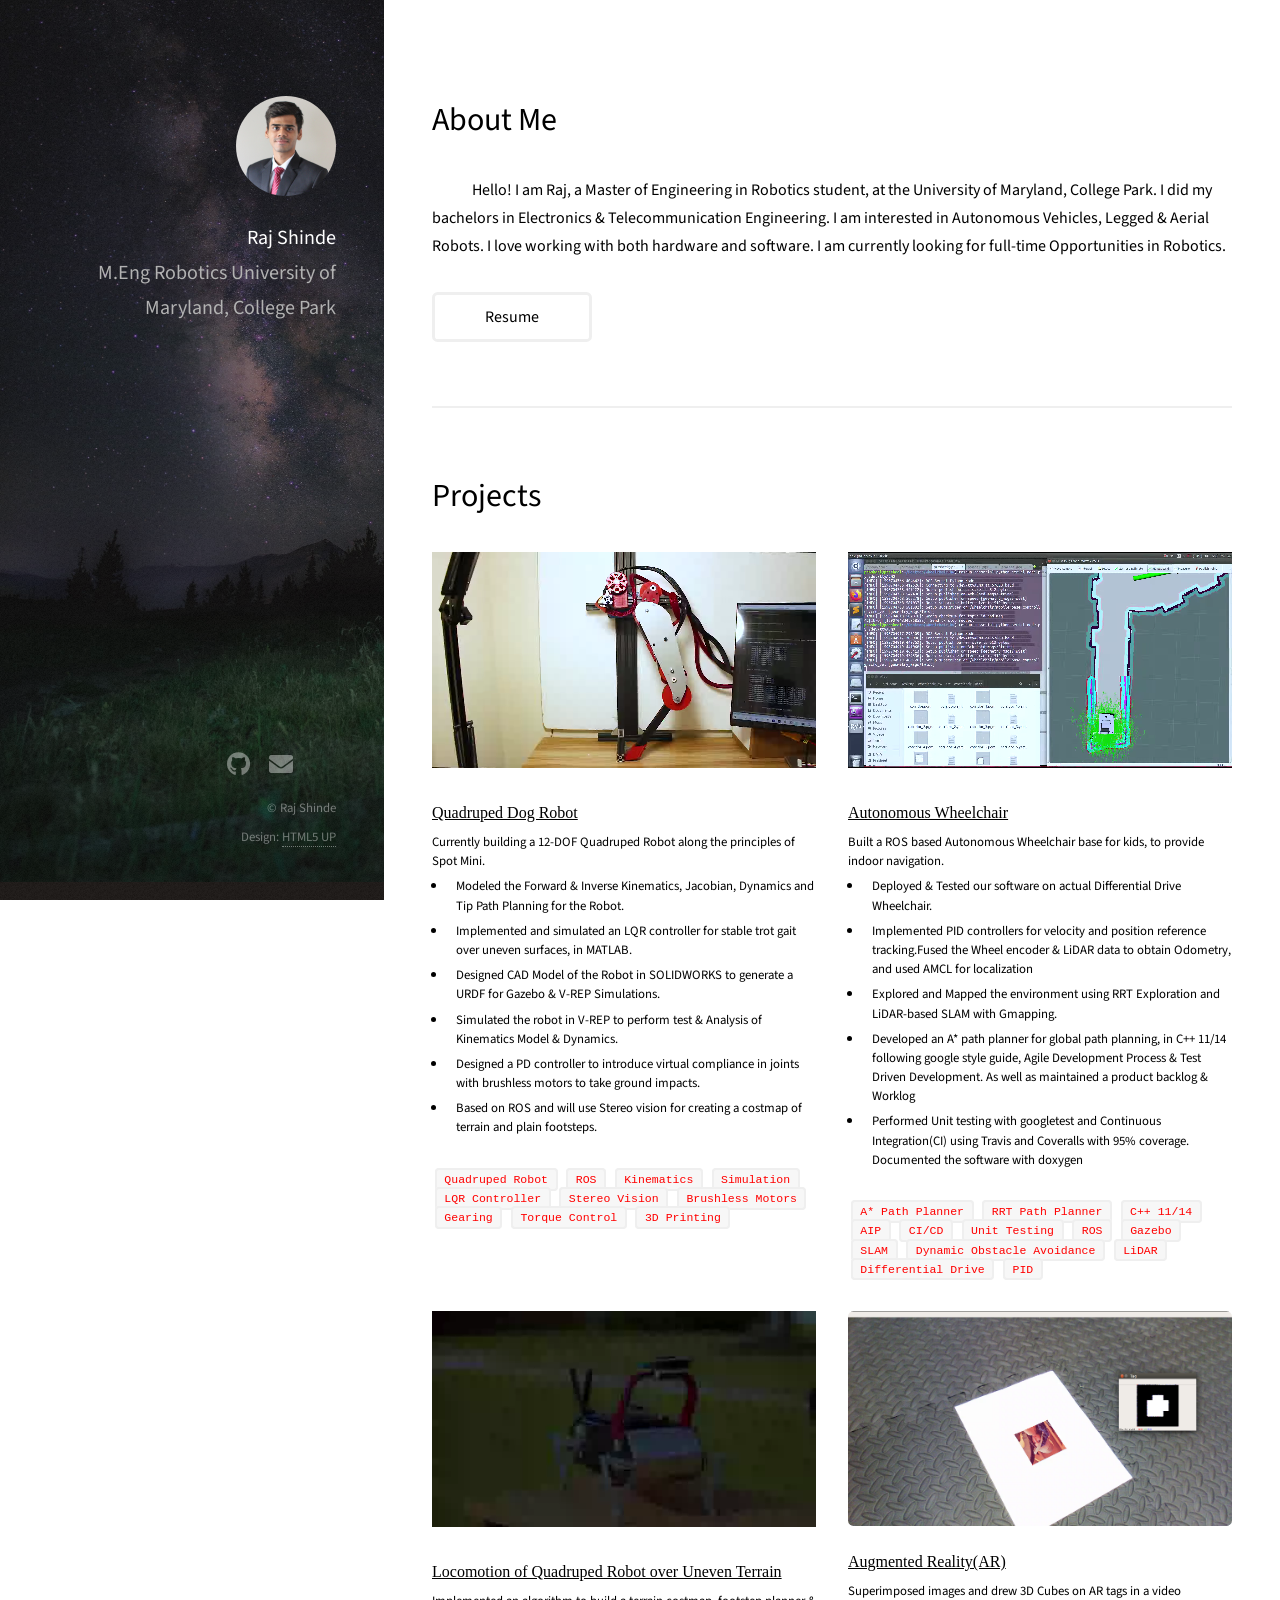
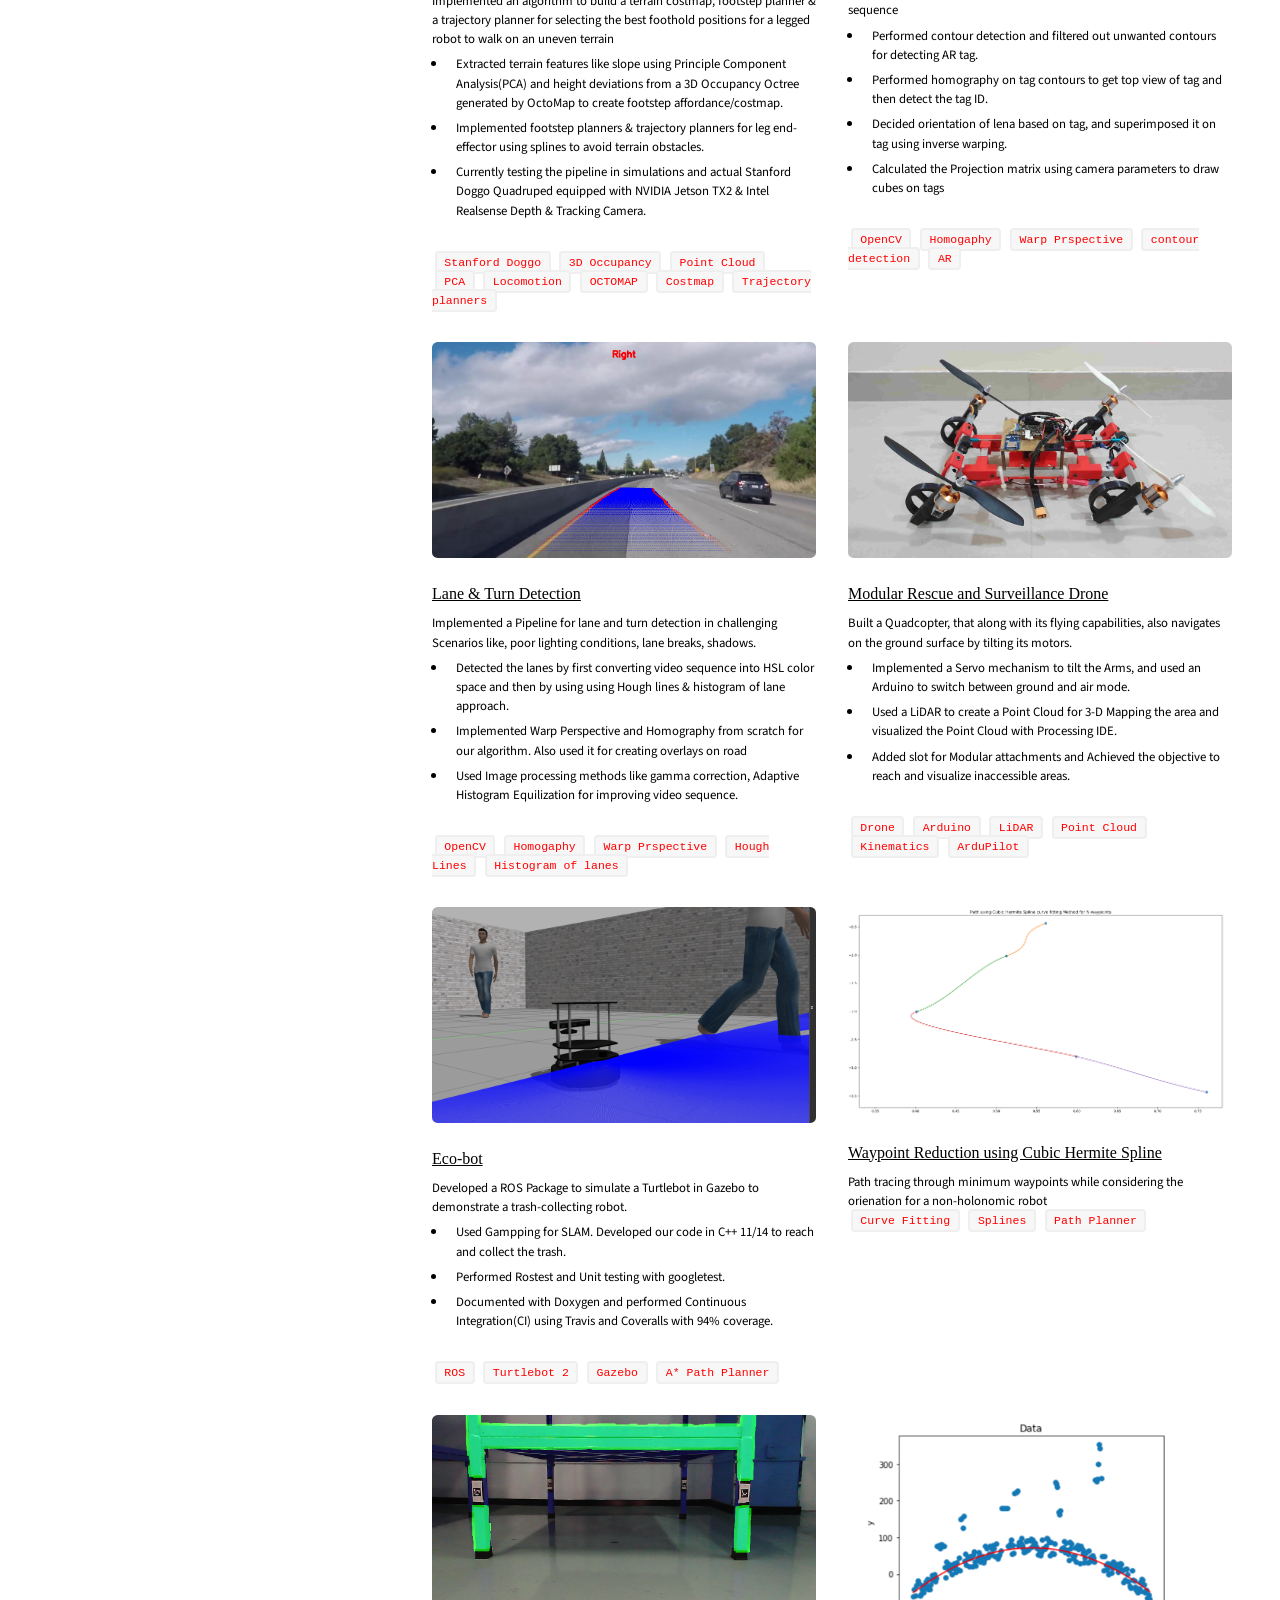
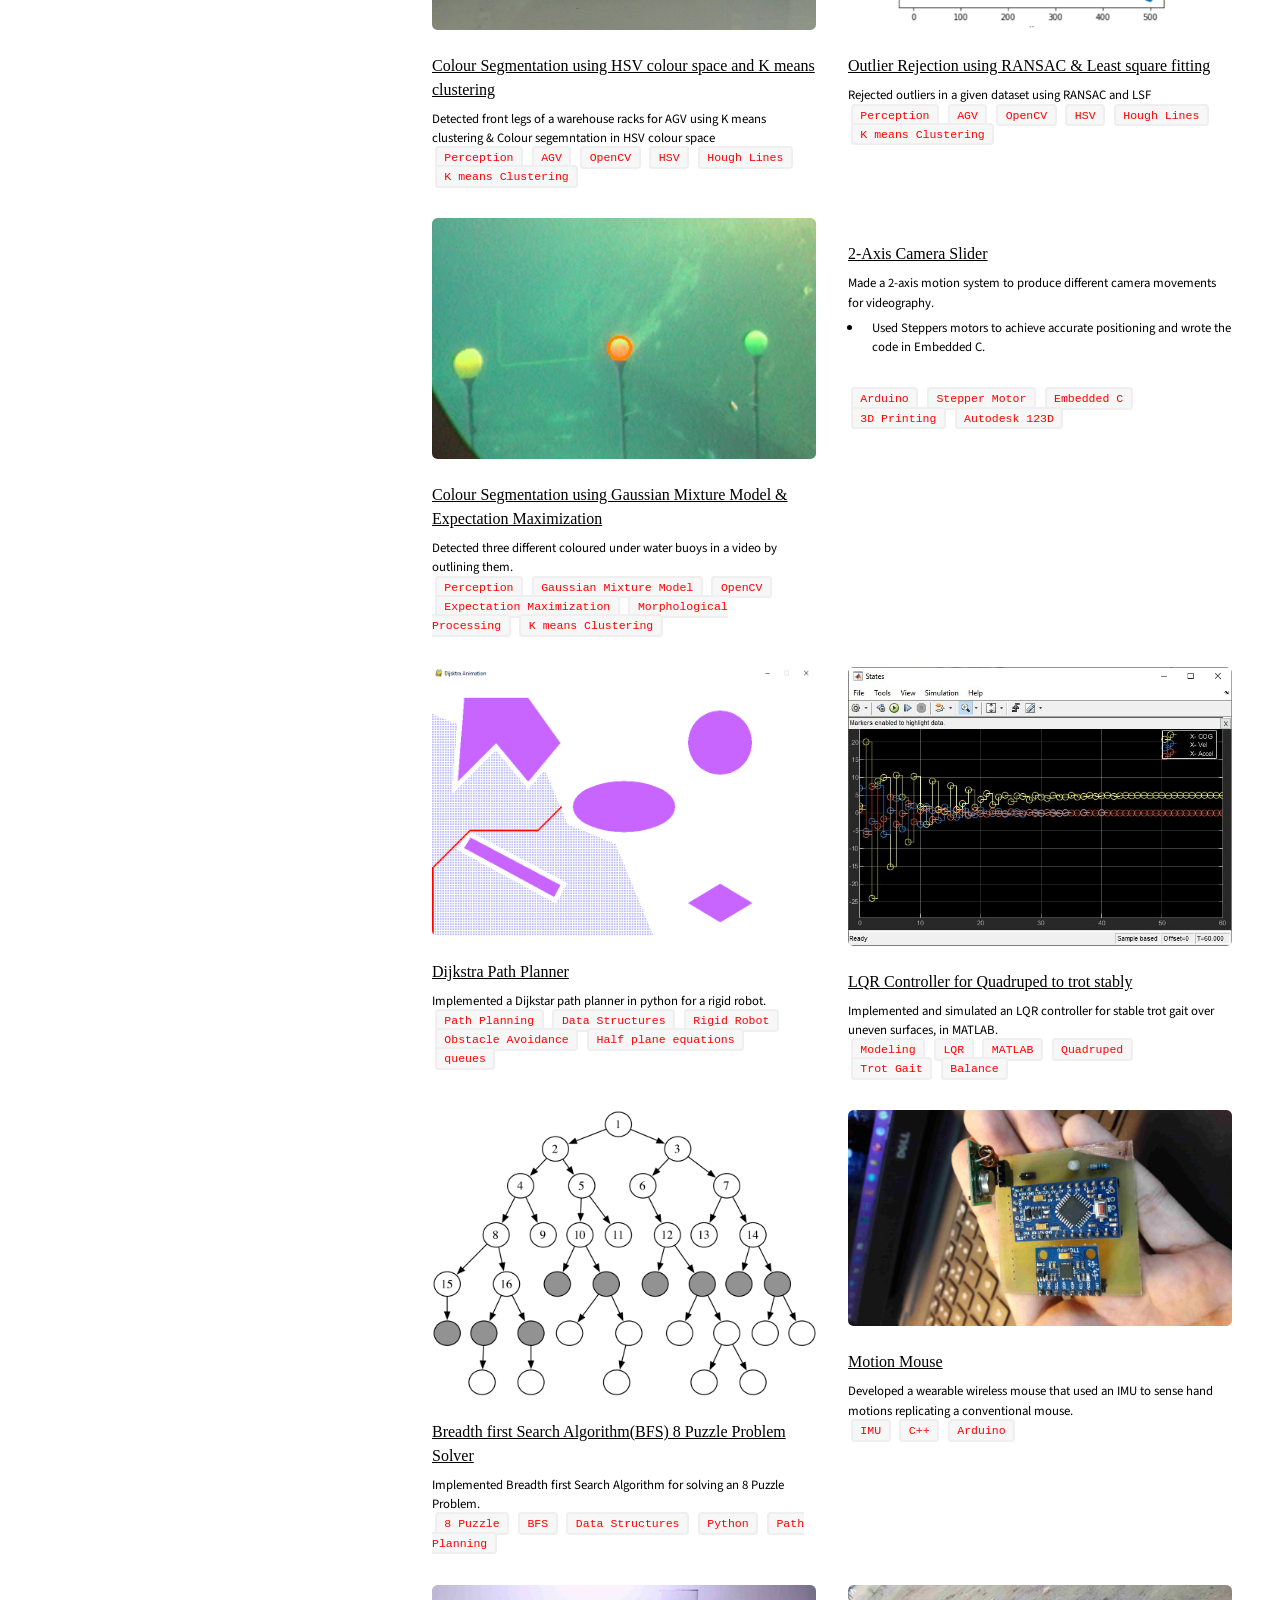
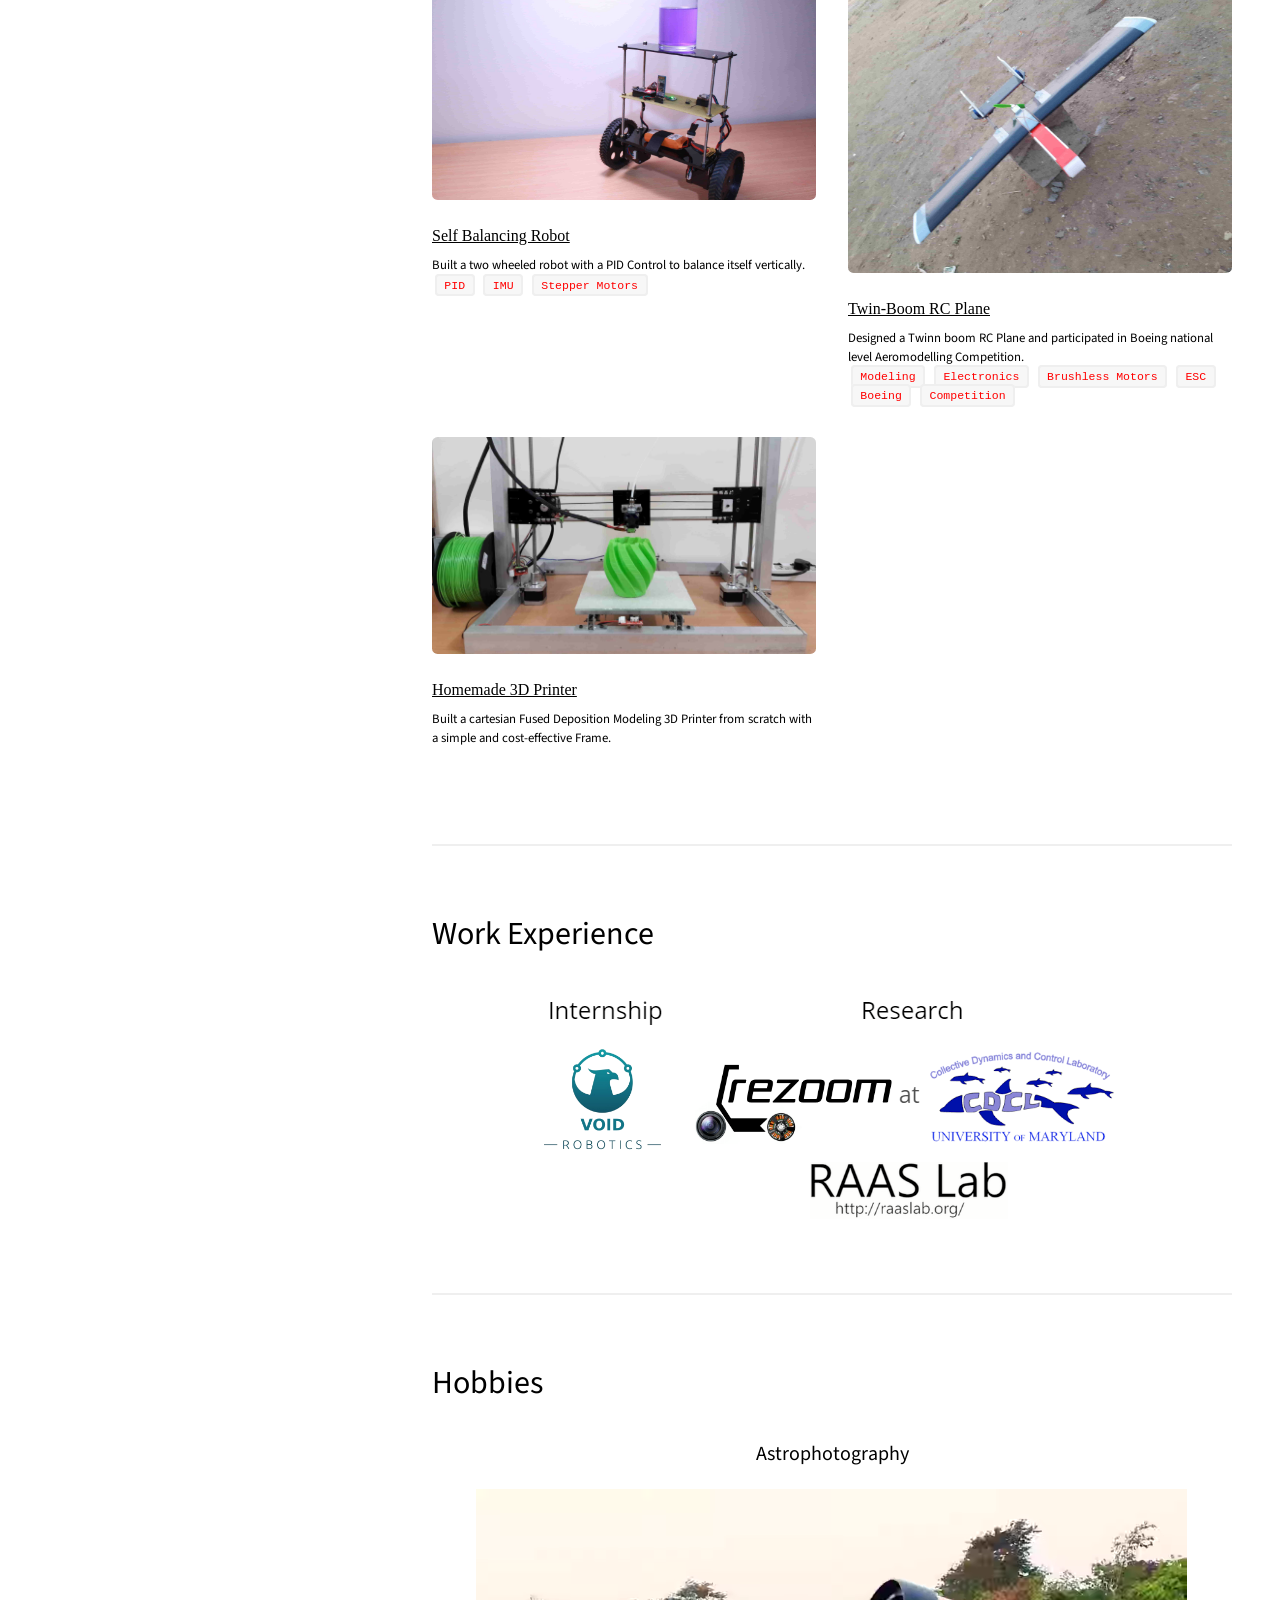
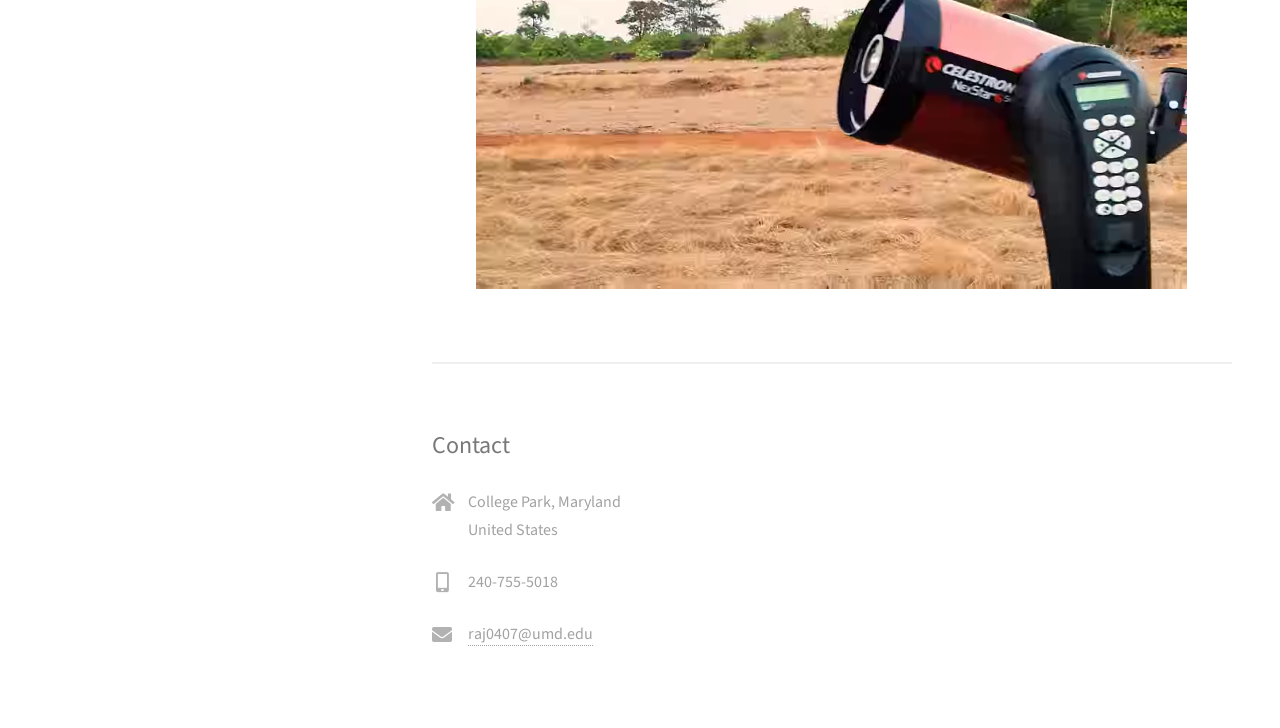
==== index.html @ 2ee38713 "Add new video" ====
<!DOCTYPE HTML>
<!--
	Strata by HTML5 UP
	html5up.net | @ajlkn
	Free for personal and commercial use under the CCA 3.0 license (html5up.net/license)
-->
<html>
	<head>
		<title>Raj Shinde: Portfolio</title>
		<meta charset="utf-8" />
		<meta name="viewport" content="width=device-width, initial-scale=1, user-scalable=no" />
		<link rel="stylesheet" href="assets/css/main.css" />
		<link href="images/r.JPG" rel="icon">
		<style>
			video {
			  width: 100%;
			  
			}
		</style>
	</head>
	<body class="is-preload">

		<!-- Header -->
			<header id="header">
				<div class="inner">
					<a href="index.html" class="image avatar"><img src="images/avatar.jpg" alt="" /></a>
					<h1><strong>Raj Shinde<br /></strong>
					  <div id="home" class="intro route bg-image" style="background-image: url(img/intro-bg.jpg)">
   
					<p class="intro-subtitle">

					M.Eng Robotics<br />
					University of Maryland, College Park<br />
					<!-- <br /><br /> -->
				    <!-- <strong>Work Experience<br /></strong> -->
				</h1>
				</div>
			</header>

		<!-- Main -->
			<div id="main">

				<!-- One -->
					<section id="one">
						<header class="major">
							<font color="black"><h2>About Me</font></h2>
						</header>
						<font color="black"><p style="text-indent: 40px">Hello! I am Raj, a Master of Engineering in Robotics student, at the University of Maryland, College Park. I did my bachelors in Electronics & Telecommunication Engineering. I am interested in Autonomous Vehicles, Legged & Aerial Robots. I love working with both hardware and software. I am currently looking for full-time Opportunities in Robotics.</p></font>
                        <ul class="actions">
							<li><a href="Resume.html" target="_blank" class="button"><font color="black">Resume</font></a></li>
						</ul>
					</section>

				<!-- Two -->
					<section id="two">
					<header class="major">
						<h2><font color="black">Projects</font></h2></header>
						<div class="row">
							<article class="col-6 col-12-xsmall work-item">
								<a href="https://youtu.be/ba20b0fPaM4?autoplay=1" class="image fit thumb"><video autoplay loop id="video-background" muted plays-inline><source src="images/thumbs/quadruped/quadruped.webm" type="video/webm"></video></a>
								<h3 style="font-family:verdana;"><font color="black"><u>Quadruped Dog Robot</u></font></h3>
								<p><font color="black">Currently building a 12-DOF Quadruped Robot along the principles of Spot Mini.<br/>
								<ul>
                                  <li><p>Modeled the Forward & Inverse Kinematics, Jacobian, Dynamics and Tip Path Planning for the Robot.</p></li>
                                  <li><p>Implemented and simulated an LQR controller for stable trot gait over uneven surfaces, in MATLAB.</p></li>
                                  <li><p>Designed CAD Model of the Robot in SOLIDWORKS to generate a URDF for Gazebo & V-REP Simulations.</p></li>
                                  <li><p>Simulated the robot in V-REP to perform test & Analysis of Kinematics Model & Dynamics.</p></li>
                                  <li><p>Designed a PD controller to introduce virtual compliance in joints with brushless motors to take ground impacts.</p></li>
                                  <li><p>Based on ROS and will use Stereo vision for creating a costmap of terrain and plain footsteps.</p></li>
                                </ul></font><p>
                                <code><font color="Red">Quadruped Robot</font></code>
								<code><font color="Red">ROS</font></code>
								<code><font color="Red">Kinematics</font></code>
								<code><font color="Red">Simulation</font></code>
								<code><font color="Red">LQR Controller</font></code>
								<code><font color="Red">Stereo Vision</font></code>
								<code><font color="Red">Brushless Motors</font></code>	
								<code><font color="Red">Gearing</font></code>
								<code><font color="Red">Torque Control</font></code>
								<code><font color="Red">3D Printing</font></code>			
								</p>
							</article>

							<article class="col-6 col-12-xsmall work-item">
								<a href="https://youtu.be/1xzaJWrJJi0?autoplay=1" class="image fit thumb"><video autoplay loop id="video-background" muted plays-inline><source src="images/thumbs/AutonomousWheelchair/AutonomousWheelchair.webm" type="video/webm"></video></a>
								<h3 style="font-family:verdana;"><font color="black"><u>Autonomous Wheelchair</u></font></h3>
								<p><font color="black">Built a ROS based Autonomous Wheelchair base for kids, to provide indoor navigation.<br/>
								<ul>
								  <li><p>Deployed & Tested our software on actual Differential Drive Wheelchair.</p></li>
								  <li><p>Implemented PID controllers for velocity and position reference tracking.Fused the Wheel encoder & LiDAR data to obtain Odometry, and used AMCL for localization</p></li>
								  <li><p>Explored and Mapped the environment using RRT Exploration and LiDAR-based SLAM with Gmapping.</p></li>
								  <li><p>Developed an A* path planner for global path planning, in C++ 11/14 following google style guide, Agile Development Process & Test Driven Development. As well as maintained a product backlog & Worklog</p></li>
								  <li><p>Performed Unit testing with googletest and Continuous Integration(CI) using Travis and Coveralls with 95% coverage. Documented the software with doxygen</p></li>
                                </ul></font><p>
                                <code><font color="Red">A* Path Planner</font></code>
								<code><font color="Red">RRT Path Planner</font></code>
								<code><font color="Red">C++ 11/14</font></code>
								<code><font color="Red">AIP</font></code>
								<code><font color="Red">CI/CD</font></code>
								<code><font color="Red">Unit Testing</font></code>
								<code><font color="Red">ROS</font></code>
								<code><font color="Red">Gazebo</font></code>
								<code><font color="Red">SLAM</font></code>
								<code><font color="Red">Dynamic Obstacle Avoidance</font></code>
								<code><font color="Red">LiDAR</font></code>
								<code><font color="Red">Differential Drive</font></code>
								<code><font color="Red">PID</font></code>
								</p>
							</article>

							<article class="col-6 col-12-xsmall work-item">
								<a href="https://youtu.be/Ulml3lL2lwg?autoplay=1" class="image fit thumb"><video autoplay loop id="video-background" muted plays-inline><source src="images/thumbs/doggo/doggo.webm" type="video/webm"></video></a>
								<h3 style="font-family:verdana;"><font color="black"><u>Locomotion of Quadruped Robot over Uneven Terrain</u></font></h3>
								<p><font color="black">Implemented an algorithm to build a terrain costmap, footstep planner & a trajectory planner for selecting the best foothold positions for a legged robot to walk on an uneven terrain<br/>
								<ul>
                                  <li><p>Extracted terrain features like slope using Principle Component Analysis(PCA) and height deviations from a 3D Occupancy Octree generated by OctoMap to create footstep affordance/costmap.</p></li>
								  <li><p>Implemented footstep planners & trajectory planners for leg end-effector using splines to avoid terrain obstacles.</p></li>
								  <li><p>Currently testing the pipeline in simulations and actual Stanford Doggo Quadruped equipped with NVIDIA Jetson TX2 & Intel Realsense Depth & Tracking Camera.</p></li>
                                </ul></font><p>
								<code><font color="Red">Stanford Doggo</font></code>
								<code><font color="Red">3D Occupancy</font></code>
								<code><font color="Red">Point Cloud</font></code>
								<code><font color="Red">PCA</font></code>
								<code><font color="Red">Locomotion</font></code>
								<code><font color="Red">OCTOMAP</font></code>
								<code><font color="Red">Costmap</font></code>
								<code><font color="Red">Trajectory planners</font></code>
								</p>
							</article>

							<article class="col-6 col-12-xsmall work-item">
								<a href="images/fulls/artag/lena.png" class="image fit thumb"><img src="images/thumbs/artag/lena.png" alt="" /></a>
								<h3 style="font-family:verdana;"><font color="black"><u>Augmented Reality(AR)</u></font></h3>
								<p><font color="black">Superimposed images and drew 3D Cubes on AR tags in a video sequence<br/>
								<ul>
								  <li><p>Performed contour detection and filtered out unwanted contours for detecting AR tag.</p></li>
								  <li><p>Performed homography on tag contours to get top view of tag and then detect the tag ID.</p></li>
								  <li><p>Decided orientation of lena based on tag, and superimposed it on tag using inverse warping.</p></li>
								  <li><p>Calculated the Projection matrix using camera parameters to draw cubes on tags</p></li>
								</ul></font><p>								
								<code><font color="Red">OpenCV</font></code>
								<code><font color="Red">Homogaphy</font></code>
								<code><font color="Red">Warp Prspective</font></code>
								<code><font color="Red">contour detection</font></code>
								<code><font color="Red">AR</font></code>
								</p>	
							</article>

							<article class="col-6 col-12-xsmall work-item">
								<a href="images/fulls/LaneDetection/LaneDetection.png" class="image fit thumb"><img src="images/thumbs/LaneDetection/LaneDetection.png" alt="" /></a>
								<h3 style="font-family:verdana;"><font color="black"><u>Lane & Turn Detection</u></font></h3>
								<p><font color="black">Implemented a Pipeline for lane and turn detection in challenging Scenarios like, poor lighting conditions, lane breaks, shadows.<br/>
								<ul>
                                  <li><p>Detected the lanes by first converting video sequence into HSL color space and then by using using Hough lines & histogram of lane approach.</p></li>
								  <li><p>Implemented Warp Perspective and Homography from scratch for our algorithm. Also used it for creating overlays on road</p></li>
								  <li><p>Used Image processing methods like gamma correction, Adaptive Histogram Equilization for improving video sequence.</p></li>
                                </ul></font><p>								
								<code><font color="Red">OpenCV</font></code>
								<code><font color="Red">Homogaphy</font></code>
								<code><font color="Red">Warp Prspective</font></code>
								<code><font color="Red">Hough Lines</font></code>
								<code><font color="Red">Histogram of lanes</font></code>
								</p>		
							</article>

							<article class="col-6 col-12-xsmall work-item">
								<a href="https://youtu.be/Osv7k-miXK8?autoplay=1" class="image fit thumb"><img src="images/thumbs/drone/drone.jpg" alt="" /></a>
								<h3 style="font-family:verdana;"><font color="black"><u>Modular Rescue and Surveillance Drone</u></font></h3>
								<p><font color="black">Built a Quadcopter, that along with its flying capabilities, also navigates on the ground surface by tilting its motors.<br/>
								<ul>
                                  <li><p>Implemented a Servo mechanism to tilt the Arms, and used an Arduino to switch between ground and air mode.</p></li>
								  <li><p>Used a LiDAR to create a Point Cloud for 3-D Mapping the area and visualized the Point Cloud with Processing IDE.</p></li>
								  <li><p>Added slot for Modular attachments and Achieved the objective to reach and visualize inaccessible areas.</p></li>
                                </ul></font><p>
								<code><font color="Red">Drone</font></code>
								<code><font color="Red">Arduino</font></code>
								<code><font color="Red">LiDAR</font></code>
								<code><font color="Red">Point Cloud</font></code>
								<code><font color="Red">Kinematics</font></code>
								<code><font color="Red">ArduPilot</font></code>
								</p>  	
							</article>

							<article class="col-6 col-12-xsmall work-item">
								<a href="https://github.com/RajPShinde/eco-bot" class="image fit thumb"><img src="images/thumbs/ecobot/ecobot.png" alt="" /></a>
								<h3 style="font-family:verdana;"><font color="black"><u>Eco-bot</u></font></h3>
								<p><font color="black">Developed a ROS Package to simulate a Turtlebot in Gazebo to demonstrate a trash-collecting robot.<br/>
								<ul>
                                  <li><p>Used Gampping for SLAM. Developed our code in C++ 11/14 to reach and collect the trash.</p></li>
								  <li><p>Performed Rostest and Unit testing with googletest.</p></li>
								  <li><p>Documented with Doxygen and performed Continuous Integration(CI) using Travis and Coveralls with 94% coverage.</p></li>
                                </ul></font><p>
								<code><font color="Red">ROS</font></code>
								<code><font color="Red">Turtlebot 2</font></code>
								<code><font color="Red">Gazebo</font></code>
								<code><font color="Red">A* Path Planner</font></code>
								</p>
							</article>




							<article class="col-6 col-12-xsmall work-item">
								<a href="images/fulls/WaypointReducer/WaypointReducer.png" class="image fit thumb"><img src="images/thumbs/WaypointReducer/WaypointReducer.png" alt="" /></a>
								<h3 style="font-family:verdana;"><font color="black"><u>Waypoint Reduction using Cubic Hermite Spline</u></font></h3>
								<p><font color="black">Path tracing through minimum waypoints while considering the orienation for a non-holonomic robot<br/>
																</font>
																
								<code><font color="Red">Curve Fitting</font></code>
								<code><font color="Red">Splines</font></code>
								<code><font color="Red">Path Planner</font></code>
								</p>
								
							</article>


							<article class="col-6 col-12-xsmall work-item">
								<a href="images/fulls/ColourSegmentation/ColourSegmentation.PNG" class="image fit thumb"><img src="images/thumbs/ColourSegmentation/ColourSegmentation.PNG" alt="" /></a>
								<h3 style="font-family:verdana;"><font color="black"><u>Colour Segmentation using HSV colour space and K means clustering</u></font></h3>
								<p><font color="black">Detected front legs of a warehouse racks for AGV using K means clustering & Colour segemntation in HSV colour space<br/>
																</font>
																
								<code><font color="Red">Perception</font></code>
								<code><font color="Red">AGV</font></code>
								<code><font color="Red">OpenCV</font></code>
								<code><font color="Red">HSV</font></code>
								<code><font color="Red">Hough Lines</font></code>
								<code><font color="Red">K means Clustering</font></code>
								</p>
								
							</article>


							<article class="col-6 col-12-xsmall work-item">
								<a href="images/fulls/ransac/ransac.png" class="image fit thumb"><img src="images/thumbs/ransac/ransac.png" alt="" /></a>
								<h3 style="font-family:verdana;"><font color="black"><u>Outlier Rejection using RANSAC & Least square fitting</u></font></h3>
								<p><font color="black">Rejected outliers in a given dataset using RANSAC and LSF<br/>
																</font>
																
								<code><font color="Red">Perception</font></code> 
								<code><font color="Red">AGV</font></code>
								<code><font color="Red">OpenCV</font></code>
								<code><font color="Red">HSV</font></code>
								<code><font color="Red">Hough Lines</font></code>
								<code><font color="Red">K means Clustering</font></code>
								</p>
								
							</article>

							<article class="col-6 col-12-xsmall work-item">
								<a href="images/fulls/Gaussian/Gaussian.PNG" class="image fit thumb"><img src="images/thumbs/Gaussian/Gaussian.PNG" alt="" /></a>
								<h3 style="font-family:verdana;"><font color="black"><u>Colour Segmentation using Gaussian Mixture Model & Expectation Maximization</u></font></h3>
								<p><font color="black">Detected three different coloured under water buoys in a video by outlining them.<br/>
																</font>
																
								<code><font color="Red">Perception</font></code>
								<code><font color="Red">Gaussian Mixture Model</font></code>
								<code><font color="Red">OpenCV</font></code>
								<code><font color="Red">Expectation Maximization</font></code>
								<code><font color="Red">Morphological Processing</font></code>
								<code><font color="Red">K means Clustering</font></code>
								</p>
								
							</article>


							<article class="col-6 col-12-xsmall work-item">
								<a href="images/fulls/slider/slider.gif" class="image fit thumb"><img src="images/fulls/slider/slider.gif" alt="" /></a>
								<h3 style="font-family:verdana;"><font color="black"><u>2-Axis Camera Slider</u></font></h3>
								<p><font color="black">Made a 2-axis motion system to produce different camera movements for videography.<br/>
										
										<ul>
                                  <li><p>Used Steppers motors to achieve accurate positioning and wrote the code in Embedded C.</p></li>
                                </ul></font><p>					
								<code><font color="Red">Arduino</font></code>
								<code><font color="Red">Stepper Motor</font></code>
								<code><font color="Red">Embedded C</font></code><br/>
								<code><font color="Red">3D Printing</font></code>
								<code><font color="Red">Autodesk 123D</font></code></p>
								
							</article>	

						    <article class="col-6 col-12-xsmall work-item">
								<a href="images/fulls/Dijkstra/Dijkstra.PNG" class="image fit thumb"><img src="images/thumbs/Dijkstra/Dijkstra.PNG" alt="" /></a>
								<h3 style="font-family:verdana;"><font color="black"><u>Dijkstra Path Planner</u></font></h3>
								<p><font color="black">Implemented a Dijkstar path planner in python for a rigid robot.<br/>
																</font>
																
								<code><font color="Red">Path Planning</font></code>
								<code><font color="Red">Data Structures</font></code>
								<code><font color="Red">Rigid Robot</font></code>
								<code><font color="Red">Obstacle Avoidance</font></code>
								<code><font color="Red">Half plane equations</font></code>
								<code><font color="Red">queues</font></code>
								</p>
								
							</article>

							<article class="col-6 col-12-xsmall work-item">
								<a href="images/fulls/lqr/lqr.jpg" class="image fit thumb"><img src="images/thumbs/lqr/lqr.jpg" alt="" /></a>
								<h3 style="font-family:verdana;"><font color="black"><u>LQR Controller for Quadruped to trot stably</u></font></h3>
								<p><font color="black">Implemented and simulated an LQR controller for stable trot gait over uneven surfaces, in MATLAB.<br/>
								</font>
																<code><font color="Red">Modeling</font></code>
								<code><font color="Red">LQR</font></code>
								<code><font color="Red">MATLAB</font></code>
								<code><font color="Red">Quadruped</font></code><br/>
								<code><font color="Red">Trot Gait</font></code>
								<code><font color="Red">Balance</font></code></p>
							</article>
                             
                             <article class="col-6 col-12-xsmall work-item">
								<a href="images/fulls/BFS/BFS.PNG" class="image fit thumb"><img src="images/thumbs/BFS/BFS.PNG" alt="" /></a>
								<h3 style="font-family:verdana;"><font color="black"><u>Breadth first Search Algorithm(BFS) 8 Puzzle Problem Solver</u></font></h3>
								<p><font color="black">Implemented Breadth first Search Algorithm for solving an 8 Puzzle Problem.<br/>
																</font>
																
								<code><font color="Red">8 Puzzle</font></code>
								<code><font color="Red">BFS</font></code>
								<code><font color="Red">Data Structures</font></code>
								<code><font color="Red">Python</font></code>
								<code><font color="Red">Path Planning</font></code>
								</p>
								
							</article>
                             							
							<article class="col-6 col-12-xsmall work-item">
								<a href="images/fulls/mouse/mouse.gif" class="image fit thumb"><img src="images/thumbs/mouse/mouse.jpg" alt="" /></a>
								<h3 style="font-family:verdana;"><font color="black"><u>Motion Mouse</u></font></h3>
								<p><font color="black">Developed a wearable wireless mouse that used an IMU to sense hand motions replicating a conventional mouse.<br/>
								</font>
								<code><font color="Red">IMU</font></code>
								<code><font color="Red">C++</font></code>
								<code><font color="Red">Arduino</font></code></p>
								
							</article>
														
							<article class="col-6 col-12-xsmall work-item">
								<a href="images/fulls/balance/balance.gif" class="image fit thumb"><img src="images/thumbs/balance/balance.JPG" alt="" /></a>
								<h3 style="font-family:verdana;"><font color="black"><u>Self Balancing Robot</u></font></h3>
								<p><font color="black">Built a two wheeled robot with a PID Control to balance itself vertically.<br/>
								</font>
								<code><font color="Red">PID</font></code>
								<code><font color="Red">IMU</font></code>
								<code><font color="Red">Stepper Motors</font></code><br/>
							</article>

							<article class="col-6 col-12-xsmall work-item">
								<a href="images/fulls/plane/plane.gif" class="image fit thumb"><img src="images/thumbs/plane/plane.jpg" alt="" /></a>
								<h3 style="font-family:verdana;"><font color="black"><u>Twin-Boom RC Plane</u></font></h3>
								<p><font color="black">Designed a Twinn boom RC Plane and participated in Boeing national level Aeromodelling Competition.<br/>
																</font>
																
								<code><font color="Red">Modeling</font></code>
								<code><font color="Red">Electronics</font></code>
								<code><font color="Red">Brushless Motors</font></code>
								<code><font color="Red">ESC</font></code>
								<code><font color="Red">Boeing</font></code>
								<code><font color="Red">Competition</font></code>
								</p>		
							</article>
							
							<article class="col-6 col-12-xsmall work-item">
								<a href="images/fulls/printer/printer.gif" class="image fit thumb"><img src="images/thumbs/printer/printer.jpg" alt="" /></a>
								<h3 style="font-family:verdana;"><font color="black"><u>Homemade 3D Printer</u></font></h3>
								<p><font color="black">Built a cartesian Fused Deposition Modeling 3D Printer from scratch with a simple and cost-effective Frame.<br/>
								</font>
								</p>
								
							</article>
						</div>
					</section>

				<!-- Three -->
					<section id="three">
						<header class="major">
							<font color="black"><h2>Work Experience</font></h2>
						</header>
						<center>
							<img src="images/1.png" alt=""/>
							<img src="images/2.png" alt=""/>
						</center>
					</section>

				    <!-- Four -->
					<section id="Four">
						<header class="major">
							<font color="black"><h2>Hobbies</font></h2>
						</header>
						<center><font color="black"><h3>Astrophotography</font></h2></center>
						<center>
							<video height="400" autoplay loop id="video-background" muted plays-inline><source src="images/thumbs/hobbies/astrophotography.webm" type="video/webm"></video>
						</center>
<!-- 						<center><font color="black"><h3>Rubik's Cubes</font></h2></center>
						<center><font color="black"><h3>MIDI</font></h2></center> -->
					</section>

				<!-- Five -->
					<section id="Four">
<!-- 						<header class="major">
							<font color="black"><h2>Contact</font></h2>
						</header> -->
						<h2>Contact</h2>
							<div class="col-4 col-12-small">
								<ul class="labeled-icons">
									<li>
										<h3 class="icon solid fa-home"><span class="label">Address</span></h3>
										College Park, Maryland<br />
										United States
									</li>
									<li>
										<h3 class="icon solid fa-mobile-alt"><span class="label">Phone</span></h3>
										240-755-5018
									</li>
									<li>
										<h3 class="icon solid fa-envelope"><span class="label">Email</span></h3>
										<a href="#">raj0407@umd.edu</a>
									</li>
								</ul>
							</div>
						</div>
					</section>
				<!-- Four -->
				<!--
					<section id="four">
						<h2>Elements</h2>

						<section>
							<h4>Text</h4>
							<p>This is <b>bold</b> and this is <strong>strong</strong>. This is <i>italic</i> and this is <em>emphasized</em>.
							This is <sup>superscript</sup> text and this is <sub>subscript</sub> text.
							This is <u>underlined</u> and this is code: <code>for (;;) { ... }</code>. Finally, <a href="#">this is a link</a>.</p>
							<hr />
							<header>
								<h4>Heading with a Subtitle</h4>
								<p>Lorem ipsum dolor sit amet nullam id egestas urna aliquam</p>
							</header>
							<p>Nunc lacinia ante nunc ac lobortis. Interdum adipiscing gravida odio porttitor sem non mi integer non faucibus ornare mi ut ante amet placerat aliquet. Volutpat eu sed ante lacinia sapien lorem accumsan varius montes viverra nibh in adipiscing blandit tempus accumsan.</p>
							<header>
								<h5>Heading with a Subtitle</h5>
								<p>Lorem ipsum dolor sit amet nullam id egestas urna aliquam</p>
							</header>
							<p>Nunc lacinia ante nunc ac lobortis. Interdum adipiscing gravida odio porttitor sem non mi integer non faucibus ornare mi ut ante amet placerat aliquet. Volutpat eu sed ante lacinia sapien lorem accumsan varius montes viverra nibh in adipiscing blandit tempus accumsan.</p>
							<hr />
							<h2>Heading Level 2</h2>
							<h3>Heading Level 3</h3>
							<h4>Heading Level 4</h4>
							<h5>Heading Level 5</h5>
							<h6>Heading Level 6</h6>
							<hr />
							<h5>Blockquote</h5>
							<blockquote>Fringilla nisl. Donec accumsan interdum nisi, quis tincidunt felis sagittis eget tempus euismod. Vestibulum ante ipsum primis in faucibus vestibulum. Blandit adipiscing eu felis iaculis volutpat ac adipiscing accumsan faucibus. Vestibulum ante ipsum primis in faucibus lorem ipsum dolor sit amet nullam adipiscing eu felis.</blockquote>
							<h5>Preformatted</h5>
							<pre><code>i = 0;

while (!deck.isInOrder()) {
print 'Iteration ' + i;
deck.shuffle();
i++;
}

print 'It took ' + i + ' iterations to sort the deck.';</code></pre>
						</section>

						<section>
							<h4>Lists</h4>
							<div class="row">
								<div class="col-6 col-12-xsmall">
									<h5>Unordered</h5>
									<ul>
										<li>Dolor pulvinar etiam magna etiam.</li>
										<li>Sagittis adipiscing lorem eleifend.</li>
										<li>Felis enim feugiat dolore viverra.</li>
									</ul>
									<h5>Alternate</h5>
									<ul class="alt">
										<li>Dolor pulvinar etiam magna etiam.</li>
										<li>Sagittis adipiscing lorem eleifend.</li>
										<li>Felis enim feugiat dolore viverra.</li>
									</ul>
								</div>
								<div class="col-6 col-12-xsmall">
									<h5>Ordered</h5>
									<ol>
										<li>Dolor pulvinar etiam magna etiam.</li>
										<li>Etiam vel felis at lorem sed viverra.</li>
										<li>Felis enim feugiat dolore viverra.</li>
										<li>Dolor pulvinar etiam magna etiam.</li>
										<li>Etiam vel felis at lorem sed viverra.</li>
										<li>Felis enim feugiat dolore viverra.</li>
									</ol>
									<h5>Icons</h5>
									<ul class="icons">
										<li><a href="#" class="icon brands fa-twitter"><span class="label">Twitter</span></a></li>
										<li><a href="#" class="icon brands fa-facebook-f"><span class="label">Facebook</span></a></li>
										<li><a href="#" class="icon brands fa-instagram"><span class="label">Instagram</span></a></li>
										<li><a href="#" class="icon brands fa-github"><span class="label">Github</span></a></li>
										<li><a href="#" class="icon brands fa-dribbble"><span class="label">Dribbble</span></a></li>
										<li><a href="#" class="icon brands fa-tumblr"><span class="label">Tumblr</span></a></li>
									</ul>
								</div>
							</div>
							<h5>Actions</h5>
							<ul class="actions">
								<li><a href="#" class="button primary">Default</a></li>
								<li><a href="#" class="button">Default</a></li>
							</ul>
							<ul class="actions small">
								<li><a href="#" class="button primary small">Small</a></li>
								<li><a href="#" class="button small">Small</a></li>
							</ul>
							<div class="row">
								<div class="col-6 col-12-small">
									<ul class="actions stacked">
										<li><a href="#" class="button primary">Default</a></li>
										<li><a href="#" class="button">Default</a></li>
									</ul>
								</div>
								<div class="col-6 col-12-small">
									<ul class="actions stacked">
										<li><a href="#" class="button primary small">Small</a></li>
										<li><a href="#" class="button small">Small</a></li>
									</ul>
								</div>
								<div class="col-6 col-12-small">
									<ul class="actions stacked">
										<li><a href="#" class="button primary fit">Default</a></li>
										<li><a href="#" class="button fit">Default</a></li>
									</ul>
								</div>
								<div class="col-6 col-12-small">
									<ul class="actions stacked">
										<li><a href="#" class="button primary small fit">Small</a></li>
										<li><a href="#" class="button small fit">Small</a></li>
									</ul>
								</div>
							</div>
						</section>

						<section>
							<h4>Table</h4>
							<h5>Default</h5>
							<div class="table-wrapper">
								<table>
									<thead>
										<tr>
											<th>Name</th>
											<th>Description</th>
											<th>Price</th>
										</tr>
									</thead>
									<tbody>
										<tr>
											<td>Item One</td>
											<td>Ante turpis integer aliquet porttitor.</td>
											<td>29.99</td>
										</tr>
										<tr>
											<td>Item Two</td>
											<td>Vis ac commodo adipiscing arcu aliquet.</td>
											<td>19.99</td>
										</tr>
										<tr>
											<td>Item Three</td>
											<td> Morbi faucibus arcu accumsan lorem.</td>
											<td>29.99</td>
										</tr>
										<tr>
											<td>Item Four</td>
											<td>Vitae integer tempus condimentum.</td>
											<td>19.99</td>
										</tr>
										<tr>
											<td>Item Five</td>
											<td>Ante turpis integer aliquet porttitor.</td>
											<td>29.99</td>
										</tr>
									</tbody>
									<tfoot>
										<tr>
											<td colspan="2"></td>
											<td>100.00</td>
										</tr>
									</tfoot>
								</table>
							</div>

							<h5>Alternate</h5>
							<div class="table-wrapper">
								<table class="alt">
									<thead>
										<tr>
											<th>Name</th>
											<th>Description</th>
											<th>Price</th>
										</tr>
									</thead>
									<tbody>
										<tr>
											<td>Item One</td>
											<td>Ante turpis integer aliquet porttitor.</td>
											<td>29.99</td>
										</tr>
										<tr>
											<td>Item Two</td>
											<td>Vis ac commodo adipiscing arcu aliquet.</td>
											<td>19.99</td>
										</tr>
										<tr>
											<td>Item Three</td>
											<td> Morbi faucibus arcu accumsan lorem.</td>
											<td>29.99</td>
										</tr>
										<tr>
											<td>Item Four</td>
											<td>Vitae integer tempus condimentum.</td>
											<td>19.99</td>
										</tr>
										<tr>
											<td>Item Five</td>
											<td>Ante turpis integer aliquet porttitor.</td>
											<td>29.99</td>
										</tr>
									</tbody>
									<tfoot>
										<tr>
											<td colspan="2"></td>
											<td>100.00</td>
										</tr>
									</tfoot>
								</table>
							</div>
						</section>

						<section>
							<h4>Buttons</h4>
							<ul class="actions">
								<li><a href="#" class="button primary">Primary</a></li>
								<li><a href="#" class="button">Default</a></li>
							</ul>
							<ul class="actions">
								<li><a href="#" class="button large">Large</a></li>
								<li><a href="#" class="button">Default</a></li>
								<li><a href="#" class="button small">Small</a></li>
							</ul>
							<ul class="actions fit">
								<li><a href="#" class="button primary fit">Fit</a></li>
								<li><a href="#" class="button fit">Fit</a></li>
							</ul>
							<ul class="actions fit small">
								<li><a href="#" class="button primary fit small">Fit + Small</a></li>
								<li><a href="#" class="button fit small">Fit + Small</a></li>
							</ul>
							<ul class="actions">
								<li><a href="#" class="button primary icon solid fa-download">Icon</a></li>
								<li><a href="#" class="button icon solid fa-download">Icon</a></li>
							</ul>
							<ul class="actions">
								<li><span class="button primary disabled">Primary</span></li>
								<li><span class="button disabled">Default</span></li>
							</ul>
						</section>

						<section>
							<h4>Form</h4>
							<form method="post" action="#">
								<div class="row gtr-uniform gtr-50">
									<div class="col-6 col-12-xsmall">
										<input type="text" name="demo-name" id="demo-name" value="" placeholder="Name" />
									</div>
									<div class="col-6 col-12-xsmall">
										<input type="email" name="demo-email" id="demo-email" value="" placeholder="Email" />
									</div>
									<div class="col-12">
										<select name="demo-category" id="demo-category">
											<option value="">- Category -</option>
											<option value="1">Manufacturing</option>
											<option value="1">Shipping</option>
											<option value="1">Administration</option>
											<option value="1">Human Resources</option>
										</select>
									</div>
									<div class="col-4 col-12-small">
										<input type="radio" id="demo-priority-low" name="demo-priority" checked>
										<label for="demo-priority-low">Low Priority</label>
									</div>
									<div class="col-4 col-12-small">
										<input type="radio" id="demo-priority-normal" name="demo-priority">
										<label for="demo-priority-normal">Normal Priority</label>
									</div>
									<div class="col-4 col-12-small">
										<input type="radio" id="demo-priority-high" name="demo-priority">
										<label for="demo-priority-high">High Priority</label>
									</div>
									<div class="col-6 col-12-small">
										<input type="checkbox" id="demo-copy" name="demo-copy">
										<label for="demo-copy">Email me a copy of this message</label>
									</div>
									<div class="col-6 col-12-small">
										<input type="checkbox" id="demo-human" name="demo-human" checked>
										<label for="demo-human">I am a human and not a robot</label>
									</div>
									<div class="col-12">
										<textarea name="demo-message" id="demo-message" placeholder="Enter your message" rows="6"></textarea>
									</div>
									<div class="col-12">
										<ul class="actions">
											<li><input type="submit" value="Send Message" class="primary" /></li>
											<li><input type="reset" value="Reset" /></li>
										</ul>
									</div>
								</div>
							</form>
						</section>

						<section>
							<h4>Image</h4>
							<h5>Fit</h5>
							<div class="box alt">
								<div class="row gtr-50 gtr-uniform">
									<div class="col-12"><span class="image fit"><img src="images/fulls/05.jpg" alt="" /></span></div>
									<div class="col-4"><span class="image fit"><img src="images/thumbs/01.jpg" alt="" /></span></div>
									<div class="col-4"><span class="image fit"><img src="images/thumbs/02.jpg" alt="" /></span></div>
									<div class="col-4"><span class="image fit"><img src="images/thumbs/03.jpg" alt="" /></span></div>
									<div class="col-4"><span class="image fit"><img src="images/thumbs/04.jpg" alt="" /></span></div>
									<div class="col-4"><span class="image fit"><img src="images/thumbs/05.jpg" alt="" /></span></div>
									<div class="col-4"><span class="image fit"><img src="images/thumbs/06.jpg" alt="" /></span></div>
									<div class="col-4"><span class="image fit"><img src="images/thumbs/03.jpg" alt="" /></span></div>
									<div class="col-4"><span class="image fit"><img src="images/thumbs/02.jpg" alt="" /></span></div>
									<div class="col-4"><span class="image fit"><img src="images/thumbs/01.jpg" alt="" /></span></div>
								</div>
							</div>
							<h5>Left &amp; Right</h5>
							<p><span class="image left"><img src="images/avatar.jpg" alt="" /></span>Fringilla nisl. Donec accumsan interdum nisi, quis tincidunt felis sagittis eget. tempus euismod. Vestibulum ante ipsum primis in faucibus vestibulum. Blandit adipiscing eu felis iaculis volutpat ac adipiscing accumsan eu faucibus. Integer ac pellentesque praesent tincidunt felis sagittis eget. tempus euismod. Vestibulum ante ipsum primis in faucibus vestibulum. Blandit adipiscing eu felis iaculis volutpat ac adipiscing accumsan eu faucibus. Integer ac pellentesque praesent. Donec accumsan interdum nisi, quis tincidunt felis sagittis eget. tempus euismod. Vestibulum ante ipsum primis in faucibus vestibulum. Blandit adipiscing eu felis iaculis volutpat ac adipiscing accumsan eu faucibus. Integer ac pellentesque praesent tincidunt felis sagittis eget. tempus euismod. Vestibulum ante ipsum primis in faucibus vestibulum. Blandit adipiscing eu felis iaculis volutpat ac adipiscing accumsan eu faucibus. Integer ac pellentesque praesent.</p>
							<p><span class="image right"><img src="images/avatar.jpg" alt="" /></span>Fringilla nisl. Donec accumsan interdum nisi, quis tincidunt felis sagittis eget. tempus euismod. Vestibulum ante ipsum primis in faucibus vestibulum. Blandit adipiscing eu felis iaculis volutpat ac adipiscing accumsan eu faucibus. Integer ac pellentesque praesent tincidunt felis sagittis eget. tempus euismod. Vestibulum ante ipsum primis in faucibus vestibulum. Blandit adipiscing eu felis iaculis volutpat ac adipiscing accumsan eu faucibus. Integer ac pellentesque praesent. Donec accumsan interdum nisi, quis tincidunt felis sagittis eget. tempus euismod. Vestibulum ante ipsum primis in faucibus vestibulum. Blandit adipiscing eu felis iaculis volutpat ac adipiscing accumsan eu faucibus. Integer ac pellentesque praesent tincidunt felis sagittis eget. tempus euismod. Vestibulum ante ipsum primis in faucibus vestibulum. Blandit adipiscing eu felis iaculis volutpat ac adipiscing accumsan eu faucibus. Integer ac pellentesque praesent.</p>
						</section>

					</section>
				-->

			</div>

		<!-- Footer -->
			<footer id="footer">
				<div class="inner">
					<ul class="icons">
						<li><a href="https://github.com/RajPShinde" target="_blank" class="icon brands fa-github"><span class="label">Github</span></a></li>
						<li><a href="raj0407@umd.edu" target="_blank" class="icon solid fa-envelope"><span class="label">Email</span></a></li>
						<li><a href="raj0407@umd.edu" target="_blank" class="icon solid fa-linkedin"><span class="label">Email</span></a></li>
					</ul>
					<ul class="copyright">
						<li>&copy; Raj Shinde</li><li>Design: <a href="http://html5up.net">HTML5 UP</a></li>
					</ul>
				</div>
			</footer>

		<!-- Scripts -->
			<script src="assets/js/jquery.min.js"></script>
			<script src="assets/js/jquery.poptrox.min.js"></script>
			<script src="assets/js/browser.min.js"></script>
			<script src="assets/js/breakpoints.min.js"></script>
			<script src="assets/js/util.js"></script>
			<script src="assets/js/main.js"></script>

	</body>
</html>
---- assets/css/main.css ----
@import url("fontawesome-all.min.css");
@import url("https://fonts.googleapis.com/css?family=Source+Sans+Pro:400,400italic");

/*
	Strata by HTML5 UP
	html5up.net | @ajlkn
	Free for personal and commercial use under the CCA 3.0 license (html5up.net/license)
*/

html, body, div, span, applet, object,
iframe, h1, h2, h3, h4, h5, h6, p, blockquote,
pre, a, abbr, acronym, address, big, cite,
code, del, dfn, em, img, ins, kbd, q, s, samp,
small, strike, strong, sub, sup, tt, var, b,
u, i, center, dl, dt, dd, ol, ul, li, fieldset,
form, label, legend, table, caption, tbody,
tfoot, thead, tr, th, td, article, aside,
canvas, details, embed, figure, figcaption,
footer, header, hgroup, menu, nav, output, ruby,
section, summary, time, mark, audio, video {
	margin: 0;
	padding: 0;
	border: 0;
	font-size: 100%;
	font: inherit;
	vertical-align: baseline;}

article, aside, details, figcaption, figure,
footer, header, hgroup, menu, nav, section {
	display: block;}

body {
	line-height: 1;
}

ol, ul {
	list-style: none;
}

blockquote, q {
	quotes: none;
}

	blockquote:before, blockquote:after, q:before, q:after {
		content: '';
		content: none;
	}

table {
	border-collapse: collapse;
	border-spacing: 0;
}

body {
	-webkit-text-size-adjust: none;
}

mark {
	background-color: transparent;
	color: inherit;
}

input::-moz-focus-inner {
	border: 0;
	padding: 0;
}

input, select, textarea {
	-moz-appearance: none;
	-webkit-appearance: none;
	-ms-appearance: none;
	appearance: none;
}

/* Basic */

	html {
		box-sizing: border-box;
	}

	*, *:before, *:after {
		box-sizing: inherit;
	}

	body {
		background: #fff;
	}

		body.is-preload *, body.is-preload *:before, body.is-preload *:after {
			-moz-animation: none !important;
			-webkit-animation: none !important;
			-ms-animation: none !important;
			animation: none !important;
			-moz-transition: none !important;
			-webkit-transition: none !important;
			-ms-transition: none !important;
			transition: none !important;
		}

	body, input, select, textarea {
		color: #a2a2a2;
		font-family: "Source Sans Pro", Helvetica, sans-serif;
		font-size: 16pt;
		font-weight: 400;
		line-height: 1.75em;
	}

	a {
		-moz-transition: color 0.2s ease-in-out, border-color 0.2s ease-in-out;
		-webkit-transition: color 0.2s ease-in-out, border-color 0.2s ease-in-out;
		-ms-transition: color 0.2s ease-in-out, border-color 0.2s ease-in-out;
		transition: color 0.2s ease-in-out, border-color 0.2s ease-in-out;
		border-bottom: dotted 1px;
		color: #49bf9d;
		text-decoration: none;
	}

		a:hover {
			border-bottom-color: transparent;
			color: #49bf9d !important;
			text-decoration: none;
		}

	strong, b {
		color: #787878;
		font-weight: 400;
	}

	em, i {
		font-style: italic;
	}

	p {
		margin: 0 0 2em 0;
	}

	h1, h2, h3, h4, h5, h6 {
		color: #787878;
		font-weight: 400;
		line-height: 1em;
		margin: 0 0 1em 0;
	}

		h1 a, h2 a, h3 a, h4 a, h5 a, h6 a {
			color: inherit;
			text-decoration: none;
		}

	h1 {
		font-size: 2em;
		line-height: 1.5em;
	}

	h2 {
		font-size: 1.5em;
		line-height: 1.5em;
	}

	h3 {
		font-size: 1.25em;
		line-height: 1.5em;
	}

	h4 {
		font-size: 1.1em;
		line-height: 1.5em;
	}

	h5 {
		font-size: 0.9em;
		line-height: 1.5em;
	}

	h6 {
		font-size: 0.7em;
		line-height: 1.5em;
	}

	sub {
		font-size: 0.8em;
		position: relative;
		top: 0.5em;
	}

	sup {
		font-size: 0.8em;
		position: relative;
		top: -0.5em;
	}

	hr {
		border: 0;
		border-bottom: solid 2px #efefef;
		margin: 2em 0;
	}

		hr.major {
			margin: 3em 0;
		}

	blockquote {
		border-left: solid 6px #efefef;
		font-style: italic;
		margin: 0 0 2em 0;
		padding: 0.5em 0 0.5em 1.5em;
	}

	code {
		background: #f7f7f7;
		border-radius: 0.35em;
		border: solid 2px #efefef;
		font-family: "Courier New", monospace;
		font-size: 0.9em;
		margin: 0 0.25em;
		padding: 0.25em 0.65em;
	}

	pre {
		-webkit-overflow-scrolling: touch;
		font-family: "Courier New", monospace;
		font-size: 0.9em;
		margin: 0 0 2em 0;
	}

		pre code {
			display: block;
			line-height: 1.75em;
			padding: 1em 1.5em;
			overflow-x: auto;
		}

	.align-left {
		text-align: left;
	}

	.align-center {
		text-align: center;
	}

	.align-right {
		text-align: right;
	}

/* Container */

	.container {
		margin: 0 auto;
		max-width: calc(100% - 4em);
		width: 100%;
	}

		.container.xsmall {
			width: 25%;
		}

		.container.small {
			width: 50%;
		}

		.container.medium {
			width: 75%;
		}

		.container.large {
			width: 125%;
		}

		.container.xlarge {
			width: 150%;
		}

		.container.max {
			width: 100%;
		}

		@media screen and (max-width: 980px) {

			.container {
				width: 100% !important;
				max-width: 100% !important;
			}

		}

		@media screen and (max-width: 480px) {

			.container {
				max-width: calc(100% - 3em);
			}

		}

/* Row */

	.row {
		display: flex;
		flex-wrap: wrap;
		box-sizing: border-box;
		align-items: stretch;
	}

		.row > * {
			box-sizing: border-box;
		}

		.row.gtr-uniform > * > :last-child {
			margin-bottom: 0;
		}

		.row.aln-left {
			justify-content: flex-start;
		}

		.row.aln-center {
			justify-content: center;
		}

		.row.aln-right {
			justify-content: flex-end;
		}

		.row.aln-top {
			align-items: flex-start;
		}

		.row.aln-middle {
			align-items: center;
		}

		.row.aln-bottom {
			align-items: flex-end;
		}

		.row > .imp {
			order: -1;
		}

		.row > .col-1 {
			width: 8.33333%;
		}

		.row > .off-1 {
			margin-left: 8.33333%;
		}

		.row > .col-2 {
			width: 16.66667%;
		}

		.row > .off-2 {
			margin-left: 16.66667%;
		}

		.row > .col-3 {
			width: 25%;
		}

		.row > .off-3 {
			margin-left: 25%;
		}

		.row > .col-4 {
			width: 33.33333%;
		}

		.row > .off-4 {
			margin-left: 33.33333%;
		}

		.row > .col-5 {
			width: 41.66667%;
		}

		.row > .off-5 {
			margin-left: 41.66667%;
		}

		.row > .col-6 {
			width: 50%;
		}

		.row > .off-6 {
			margin-left: 50%;
		}

		.row > .col-7 {
			width: 58.33333%;
		}

		.row > .off-7 {
			margin-left: 58.33333%;
		}

		.row > .col-8 {
			width: 66.66667%;
		}

		.row > .off-8 {
			margin-left: 66.66667%;
		}

		.row > .col-9 {
			width: 75%;
		}

		.row > .off-9 {
			margin-left: 75%;
		}

		.row > .col-10 {
			width: 83.33333%;
		}

		.row > .off-10 {
			margin-left: 83.33333%;
		}

		.row > .col-11 {
			width: 91.66667%;
		}

		.row > .off-11 {
			margin-left: 91.66667%;
		}

		.row > .col-12 {
			width: 100%;
		}

		.row > .off-12 {
			margin-left: 100%;
		}

		.row.gtr-0 {
			margin-top: 0;
			margin-left: 0em;
		}

			.row.gtr-0 > * {
				padding: 0 0 0 0em;
			}

			.row.gtr-0.gtr-uniform {
				margin-top: 0em;
			}

				.row.gtr-0.gtr-uniform > * {
					padding-top: 0em;
				}

		.row.gtr-25 {
			margin-top: 0;
			margin-left: -0.625em;
		}

			.row.gtr-25 > * {
				padding: 0 0 0 0.625em;
			}

			.row.gtr-25.gtr-uniform {
				margin-top: -0.625em;
			}

				.row.gtr-25.gtr-uniform > * {
					padding-top: 0.625em;
				}

		.row.gtr-50 {
			margin-top: 0;
			margin-left: -1.25em;
		}

			.row.gtr-50 > * {
				padding: 0 0 0 1.25em;
			}

			.row.gtr-50.gtr-uniform {
				margin-top: -1.25em;
			}

				.row.gtr-50.gtr-uniform > * {
					padding-top: 1.25em;
				}

		.row {
			margin-top: 0;
			margin-left: -2.5em;
		}

			.row > * {
				padding: 0 0 0 2.5em;
			}

			.row.gtr-uniform {
				margin-top: -2.5em;
			}

				.row.gtr-uniform > * {
					padding-top: 2.5em;
				}

		.row.gtr-150 {
			margin-top: 0;
			margin-left: -3.75em;
		}

			.row.gtr-150 > * {
				padding: 0 0 0 3.75em;
			}

			.row.gtr-150.gtr-uniform {
				margin-top: -3.75em;
			}

				.row.gtr-150.gtr-uniform > * {
					padding-top: 3.75em;
				}

		.row.gtr-200 {
			margin-top: 0;
			margin-left: -5em;
		}

			.row.gtr-200 > * {
				padding: 0 0 0 5em;
			}

			.row.gtr-200.gtr-uniform {
				margin-top: -5em;
			}

				.row.gtr-200.gtr-uniform > * {
					padding-top: 5em;
				}

		@media screen and (max-width: 1800px) {

			.row {
				display: flex;
				flex-wrap: wrap;
				box-sizing: border-box;
				align-items: stretch;
			}

				.row > * {
					box-sizing: border-box;
				}

				.row.gtr-uniform > * > :last-child {
					margin-bottom: 0;
				}

				.row.aln-left {
					justify-content: flex-start;
				}

				.row.aln-center {
					justify-content: center;
				}

				.row.aln-right {
					justify-content: flex-end;
				}

				.row.aln-top {
					align-items: flex-start;
				}

				.row.aln-middle {
					align-items: center;
				}

				.row.aln-bottom {
					align-items: flex-end;
				}

				.row > .imp-xlarge {
					order: -1;
				}

				.row > .col-1-xlarge {
					width: 8.33333%;
				}

				.row > .off-1-xlarge {
					margin-left: 8.33333%;
				}

				.row > .col-2-xlarge {
					width: 16.66667%;
				}

				.row > .off-2-xlarge {
					margin-left: 16.66667%;
				}

				.row > .col-3-xlarge {
					width: 25%;
				}

				.row > .off-3-xlarge {
					margin-left: 25%;
				}

				.row > .col-4-xlarge {
					width: 33.33333%;
				}

				.row > .off-4-xlarge {
					margin-left: 33.33333%;
				}

				.row > .col-5-xlarge {
					width: 41.66667%;
				}

				.row > .off-5-xlarge {
					margin-left: 41.66667%;
				}

				.row > .col-6-xlarge {
					width: 50%;
				}

				.row > .off-6-xlarge {
					margin-left: 50%;
				}

				.row > .col-7-xlarge {
					width: 58.33333%;
				}

				.row > .off-7-xlarge {
					margin-left: 58.33333%;
				}

				.row > .col-8-xlarge {
					width: 66.66667%;
				}

				.row > .off-8-xlarge {
					margin-left: 66.66667%;
				}

				.row > .col-9-xlarge {
					width: 75%;
				}

				.row > .off-9-xlarge {
					margin-left: 75%;
				}

				.row > .col-10-xlarge {
					width: 83.33333%;
				}

				.row > .off-10-xlarge {
					margin-left: 83.33333%;
				}

				.row > .col-11-xlarge {
					width: 91.66667%;
				}

				.row > .off-11-xlarge {
					margin-left: 91.66667%;
				}

				.row > .col-12-xlarge {
					width: 100%;
				}

				.row > .off-12-xlarge {
					margin-left: 100%;
				}

				.row.gtr-0 {
					margin-top: 0;
					margin-left: 0em;
				}

					.row.gtr-0 > * {
						padding: 0 0 0 0em;
					}

					.row.gtr-0.gtr-uniform {
						margin-top: 0em;
					}

						.row.gtr-0.gtr-uniform > * {
							padding-top: 0em;
						}

				.row.gtr-25 {
					margin-top: 0;
					margin-left: -0.625em;
				}

					.row.gtr-25 > * {
						padding: 0 0 0 0.625em;
					}

					.row.gtr-25.gtr-uniform {
						margin-top: -0.625em;
					}

						.row.gtr-25.gtr-uniform > * {
							padding-top: 0.625em;
						}

				.row.gtr-50 {
					margin-top: 0;
					margin-left: -1.25em;
				}

					.row.gtr-50 > * {
						padding: 0 0 0 1.25em;
					}

					.row.gtr-50.gtr-uniform {
						margin-top: -1.25em;
					}

						.row.gtr-50.gtr-uniform > * {
							padding-top: 1.25em;
						}

				.row {
					margin-top: 0;
					margin-left: -2.5em;
				}

					.row > * {
						padding: 0 0 0 2.5em;
					}

					.row.gtr-uniform {
						margin-top: -2.5em;
					}

						.row.gtr-uniform > * {
							padding-top: 2.5em;
						}

				.row.gtr-150 {
					margin-top: 0;
					margin-left: -3.75em;
				}

					.row.gtr-150 > * {
						padding: 0 0 0 3.75em;
					}

					.row.gtr-150.gtr-uniform {
						margin-top: -3.75em;
					}

						.row.gtr-150.gtr-uniform > * {
							padding-top: 3.75em;
						}

				.row.gtr-200 {
					margin-top: 0;
					margin-left: -5em;
				}

					.row.gtr-200 > * {
						padding: 0 0 0 5em;
					}

					.row.gtr-200.gtr-uniform {
						margin-top: -5em;
					}

						.row.gtr-200.gtr-uniform > * {
							padding-top: 5em;
						}

		}

		@media screen and (max-width: 1280px) {

			.row {
				display: flex;
				flex-wrap: wrap;
				box-sizing: border-box;
				align-items: stretch;
			}

				.row > * {
					box-sizing: border-box;
				}

				.row.gtr-uniform > * > :last-child {
					margin-bottom: 0;
				}

				.row.aln-left {
					justify-content: flex-start;
				}

				.row.aln-center {
					justify-content: center;
				}

				.row.aln-right {
					justify-content: flex-end;
				}

				.row.aln-top {
					align-items: flex-start;
				}

				.row.aln-middle {
					align-items: center;
				}

				.row.aln-bottom {
					align-items: flex-end;
				}

				.row > .imp-large {
					order: -1;
				}

				.row > .col-1-large {
					width: 8.33333%;
				}

				.row > .off-1-large {
					margin-left: 8.33333%;
				}

				.row > .col-2-large {
					width: 16.66667%;
				}

				.row > .off-2-large {
					margin-left: 16.66667%;
				}

				.row > .col-3-large {
					width: 25%;
				}

				.row > .off-3-large {
					margin-left: 25%;
				}

				.row > .col-4-large {
					width: 33.33333%;
				}

				.row > .off-4-large {
					margin-left: 33.33333%;
				}

				.row > .col-5-large {
					width: 41.66667%;
				}

				.row > .off-5-large {
					margin-left: 41.66667%;
				}

				.row > .col-6-large {
					width: 50%;
				}

				.row > .off-6-large {
					margin-left: 50%;
				}

				.row > .col-7-large {
					width: 58.33333%;
				}

				.row > .off-7-large {
					margin-left: 58.33333%;
				}

				.row > .col-8-large {
					width: 66.66667%;
				}

				.row > .off-8-large {
					margin-left: 66.66667%;
				}

				.row > .col-9-large {
					width: 75%;
				}

				.row > .off-9-large {
					margin-left: 75%;
				}

				.row > .col-10-large {
					width: 83.33333%;
				}

				.row > .off-10-large {
					margin-left: 83.33333%;
				}

				.row > .col-11-large {
					width: 91.66667%;
				}

				.row > .off-11-large {
					margin-left: 91.66667%;
				}

				.row > .col-12-large {
					width: 100%;
				}

				.row > .off-12-large {
					margin-left: 100%;
				}

				.row.gtr-0 {
					margin-top: 0;
					margin-left: 0em;
				}

					.row.gtr-0 > * {
						padding: 0 0 0 0em;
					}

					.row.gtr-0.gtr-uniform {
						margin-top: 0em;
					}

						.row.gtr-0.gtr-uniform > * {
							padding-top: 0em;
						}

				.row.gtr-25 {
					margin-top: 0;
					margin-left: -0.5em;
				}

					.row.gtr-25 > * {
						padding: 0 0 0 0.5em;
					}

					.row.gtr-25.gtr-uniform {
						margin-top: -0.5em;
					}

						.row.gtr-25.gtr-uniform > * {
							padding-top: 0.5em;
						}

				.row.gtr-50 {
					margin-top: 0;
					margin-left: -1em;
				}

					.row.gtr-50 > * {
						padding: 0 0 0 1em;
					}

					.row.gtr-50.gtr-uniform {
						margin-top: -1em;
					}

						.row.gtr-50.gtr-uniform > * {
							padding-top: 1em;
						}

				.row {
					margin-top: 0;
					margin-left: -2em;
				}

					.row > * {
						padding: 0 0 0 2em;
					}

					.row.gtr-uniform {
						margin-top: -2em;
					}

						.row.gtr-uniform > * {
							padding-top: 2em;
						}

				.row.gtr-150 {
					margin-top: 0;
					margin-left: -3em;
				}

					.row.gtr-150 > * {
						padding: 0 0 0 3em;
					}

					.row.gtr-150.gtr-uniform {
						margin-top: -3em;
					}

						.row.gtr-150.gtr-uniform > * {
							padding-top: 3em;
						}

				.row.gtr-200 {
					margin-top: 0;
					margin-left: -4em;
				}

					.row.gtr-200 > * {
						padding: 0 0 0 4em;
					}

					.row.gtr-200.gtr-uniform {
						margin-top: -4em;
					}

						.row.gtr-200.gtr-uniform > * {
							padding-top: 4em;
						}

		}

		@media screen and (max-width: 980px) {

			.row {
				display: flex;
				flex-wrap: wrap;
				box-sizing: border-box;
				align-items: stretch;
			}

				.row > * {
					box-sizing: border-box;
				}

				.row.gtr-uniform > * > :last-child {
					margin-bottom: 0;
				}

				.row.aln-left {
					justify-content: flex-start;
				}

				.row.aln-center {
					justify-content: center;
				}

				.row.aln-right {
					justify-content: flex-end;
				}

				.row.aln-top {
					align-items: flex-start;
				}

				.row.aln-middle {
					align-items: center;
				}

				.row.aln-bottom {
					align-items: flex-end;
				}

				.row > .imp-medium {
					order: -1;
				}

				.row > .col-1-medium {
					width: 8.33333%;
				}

				.row > .off-1-medium {
					margin-left: 8.33333%;
				}

				.row > .col-2-medium {
					width: 16.66667%;
				}

				.row > .off-2-medium {
					margin-left: 16.66667%;
				}

				.row > .col-3-medium {
					width: 25%;
				}

				.row > .off-3-medium {
					margin-left: 25%;
				}

				.row > .col-4-medium {
					width: 33.33333%;
				}

				.row > .off-4-medium {
					margin-left: 33.33333%;
				}

				.row > .col-5-medium {
					width: 41.66667%;
				}

				.row > .off-5-medium {
					margin-left: 41.66667%;
				}

				.row > .col-6-medium {
					width: 50%;
				}

				.row > .off-6-medium {
					margin-left: 50%;
				}

				.row > .col-7-medium {
					width: 58.33333%;
				}

				.row > .off-7-medium {
					margin-left: 58.33333%;
				}

				.row > .col-8-medium {
					width: 66.66667%;
				}

				.row > .off-8-medium {
					margin-left: 66.66667%;
				}

				.row > .col-9-medium {
					width: 75%;
				}

				.row > .off-9-medium {
					margin-left: 75%;
				}

				.row > .col-10-medium {
					width: 83.33333%;
				}

				.row > .off-10-medium {
					margin-left: 83.33333%;
				}

				.row > .col-11-medium {
					width: 91.66667%;
				}

				.row > .off-11-medium {
					margin-left: 91.66667%;
				}

				.row > .col-12-medium {
					width: 100%;
				}

				.row > .off-12-medium {
					margin-left: 100%;
				}

				.row.gtr-0 {
					margin-top: 0;
					margin-left: 0em;
				}

					.row.gtr-0 > * {
						padding: 0 0 0 0em;
					}

					.row.gtr-0.gtr-uniform {
						margin-top: 0em;
					}

						.row.gtr-0.gtr-uniform > * {
							padding-top: 0em;
						}

				.row.gtr-25 {
					margin-top: 0;
					margin-left: -0.5em;
				}

					.row.gtr-25 > * {
						padding: 0 0 0 0.5em;
					}

					.row.gtr-25.gtr-uniform {
						margin-top: -0.5em;
					}

						.row.gtr-25.gtr-uniform > * {
							padding-top: 0.5em;
						}

				.row.gtr-50 {
					margin-top: 0;
					margin-left: -1em;
				}

					.row.gtr-50 > * {
						padding: 0 0 0 1em;
					}

					.row.gtr-50.gtr-uniform {
						margin-top: -1em;
					}

						.row.gtr-50.gtr-uniform > * {
							padding-top: 1em;
						}

				.row {
					margin-top: 0;
					margin-left: -2em;
				}

					.row > * {
						padding: 0 0 0 2em;
					}

					.row.gtr-uniform {
						margin-top: -2em;
					}

						.row.gtr-uniform > * {
							padding-top: 2em;
						}

				.row.gtr-150 {
					margin-top: 0;
					margin-left: -3em;
				}

					.row.gtr-150 > * {
						padding: 0 0 0 3em;
					}

					.row.gtr-150.gtr-uniform {
						margin-top: -3em;
					}

						.row.gtr-150.gtr-uniform > * {
							padding-top: 3em;
						}

				.row.gtr-200 {
					margin-top: 0;
					margin-left: -4em;
				}

					.row.gtr-200 > * {
						padding: 0 0 0 4em;
					}

					.row.gtr-200.gtr-uniform {
						margin-top: -4em;
					}

						.row.gtr-200.gtr-uniform > * {
							padding-top: 4em;
						}

		}

		@media screen and (max-width: 736px) {

			.row {
				display: flex;
				flex-wrap: wrap;
				box-sizing: border-box;
				align-items: stretch;
			}

				.row > * {
					box-sizing: border-box;
				}

				.row.gtr-uniform > * > :last-child {
					margin-bottom: 0;
				}

				.row.aln-left {
					justify-content: flex-start;
				}

				.row.aln-center {
					justify-content: center;
				}

				.row.aln-right {
					justify-content: flex-end;
				}

				.row.aln-top {
					align-items: flex-start;
				}

				.row.aln-middle {
					align-items: center;
				}

				.row.aln-bottom {
					align-items: flex-end;
				}

				.row > .imp-small {
					order: -1;
				}

				.row > .col-1-small {
					width: 8.33333%;
				}

				.row > .off-1-small {
					margin-left: 8.33333%;
				}

				.row > .col-2-small {
					width: 16.66667%;
				}

				.row > .off-2-small {
					margin-left: 16.66667%;
				}

				.row > .col-3-small {
					width: 25%;
				}

				.row > .off-3-small {
					margin-left: 25%;
				}

				.row > .col-4-small {
					width: 33.33333%;
				}

				.row > .off-4-small {
					margin-left: 33.33333%;
				}

				.row > .col-5-small {
					width: 41.66667%;
				}

				.row > .off-5-small {
					margin-left: 41.66667%;
				}

				.row > .col-6-small {
					width: 50%;
				}

				.row > .off-6-small {
					margin-left: 50%;
				}

				.row > .col-7-small {
					width: 58.33333%;
				}

				.row > .off-7-small {
					margin-left: 58.33333%;
				}

				.row > .col-8-small {
					width: 66.66667%;
				}

				.row > .off-8-small {
					margin-left: 66.66667%;
				}

				.row > .col-9-small {
					width: 75%;
				}

				.row > .off-9-small {
					margin-left: 75%;
				}

				.row > .col-10-small {
					width: 83.33333%;
				}

				.row > .off-10-small {
					margin-left: 83.33333%;
				}

				.row > .col-11-small {
					width: 91.66667%;
				}

				.row > .off-11-small {
					margin-left: 91.66667%;
				}

				.row > .col-12-small {
					width: 100%;
				}

				.row > .off-12-small {
					margin-left: 100%;
				}

				.row.gtr-0 {
					margin-top: 0;
					margin-left: 0em;
				}

					.row.gtr-0 > * {
						padding: 0 0 0 0em;
					}

					.row.gtr-0.gtr-uniform {
						margin-top: 0em;
					}

						.row.gtr-0.gtr-uniform > * {
							padding-top: 0em;
						}

				.row.gtr-25 {
					margin-top: 0;
					margin-left: -0.375em;
				}

					.row.gtr-25 > * {
						padding: 0 0 0 0.375em;
					}

					.row.gtr-25.gtr-uniform {
						margin-top: -0.375em;
					}

						.row.gtr-25.gtr-uniform > * {
							padding-top: 0.375em;
						}

				.row.gtr-50 {
					margin-top: 0;
					margin-left: -0.75em;
				}

					.row.gtr-50 > * {
						padding: 0 0 0 0.75em;
					}

					.row.gtr-50.gtr-uniform {
						margin-top: -0.75em;
					}

						.row.gtr-50.gtr-uniform > * {
							padding-top: 0.75em;
						}

				.row {
					margin-top: 0;
					margin-left: -1.5em;
				}

					.row > * {
						padding: 0 0 0 1.5em;
					}

					.row.gtr-uniform {
						margin-top: -1.5em;
					}

						.row.gtr-uniform > * {
							padding-top: 1.5em;
						}

				.row.gtr-150 {
					margin-top: 0;
					margin-left: -2.25em;
				}

					.row.gtr-150 > * {
						padding: 0 0 0 2.25em;
					}

					.row.gtr-150.gtr-uniform {
						margin-top: -2.25em;
					}

						.row.gtr-150.gtr-uniform > * {
							padding-top: 2.25em;
						}

				.row.gtr-200 {
					margin-top: 0;
					margin-left: -3em;
				}

					.row.gtr-200 > * {
						padding: 0 0 0 3em;
					}

					.row.gtr-200.gtr-uniform {
						margin-top: -3em;
					}

						.row.gtr-200.gtr-uniform > * {
							padding-top: 3em;
						}

		}

		@media screen and (max-width: 480px) {

			.row {
				display: flex;
				flex-wrap: wrap;
				box-sizing: border-box;
				align-items: stretch;
			}

				.row > * {
					box-sizing: border-box;
				}

				.row.gtr-uniform > * > :last-child {
					margin-bottom: 0;
				}

				.row.aln-left {
					justify-content: flex-start;
				}

				.row.aln-center {
					justify-content: center;
				}

				.row.aln-right {
					justify-content: flex-end;
				}

				.row.aln-top {
					align-items: flex-start;
				}

				.row.aln-middle {
					align-items: center;
				}

				.row.aln-bottom {
					align-items: flex-end;
				}

				.row > .imp-xsmall {
					order: -1;
				}

				.row > .col-1-xsmall {
					width: 8.33333%;
				}

				.row > .off-1-xsmall {
					margin-left: 8.33333%;
				}

				.row > .col-2-xsmall {
					width: 16.66667%;
				}

				.row > .off-2-xsmall {
					margin-left: 16.66667%;
				}

				.row > .col-3-xsmall {
					width: 25%;
				}

				.row > .off-3-xsmall {
					margin-left: 25%;
				}

				.row > .col-4-xsmall {
					width: 33.33333%;
				}

				.row > .off-4-xsmall {
					margin-left: 33.33333%;
				}

				.row > .col-5-xsmall {
					width: 41.66667%;
				}

				.row > .off-5-xsmall {
					margin-left: 41.66667%;
				}

				.row > .col-6-xsmall {
					width: 50%;
				}

				.row > .off-6-xsmall {
					margin-left: 50%;
				}

				.row > .col-7-xsmall {
					width: 58.33333%;
				}

				.row > .off-7-xsmall {
					margin-left: 58.33333%;
				}

				.row > .col-8-xsmall {
					width: 66.66667%;
				}

				.row > .off-8-xsmall {
					margin-left: 66.66667%;
				}

				.row > .col-9-xsmall {
					width: 75%;
				}

				.row > .off-9-xsmall {
					margin-left: 75%;
				}

				.row > .col-10-xsmall {
					width: 83.33333%;
				}

				.row > .off-10-xsmall {
					margin-left: 83.33333%;
				}

				.row > .col-11-xsmall {
					width: 91.66667%;
				}

				.row > .off-11-xsmall {
					margin-left: 91.66667%;
				}

				.row > .col-12-xsmall {
					width: 100%;
				}

				.row > .off-12-xsmall {
					margin-left: 100%;
				}

				.row.gtr-0 {
					margin-top: 0;
					margin-left: 0em;
				}

					.row.gtr-0 > * {
						padding: 0 0 0 0em;
					}

					.row.gtr-0.gtr-uniform {
						margin-top: 0em;
					}

						.row.gtr-0.gtr-uniform > * {
							padding-top: 0em;
						}

				.row.gtr-25 {
					margin-top: 0;
					margin-left: -0.375em;
				}

					.row.gtr-25 > * {
						padding: 0 0 0 0.375em;
					}

					.row.gtr-25.gtr-uniform {
						margin-top: -0.375em;
					}

						.row.gtr-25.gtr-uniform > * {
							padding-top: 0.375em;
						}

				.row.gtr-50 {
					margin-top: 0;
					margin-left: -0.75em;
				}

					.row.gtr-50 > * {
						padding: 0 0 0 0.75em;
					}

					.row.gtr-50.gtr-uniform {
						margin-top: -0.75em;
					}

						.row.gtr-50.gtr-uniform > * {
							padding-top: 0.75em;
						}

				.row {
					margin-top: 0;
					margin-left: -1.5em;
				}

					.row > * {
						padding: 0 0 0 1.5em;
					}

					.row.gtr-uniform {
						margin-top: -1.5em;
					}

						.row.gtr-uniform > * {
							padding-top: 1.5em;
						}

				.row.gtr-150 {
					margin-top: 0;
					margin-left: -2.25em;
				}

					.row.gtr-150 > * {
						padding: 0 0 0 2.25em;
					}

					.row.gtr-150.gtr-uniform {
						margin-top: -2.25em;
					}

						.row.gtr-150.gtr-uniform > * {
							padding-top: 2.25em;
						}

				.row.gtr-200 {
					margin-top: 0;
					margin-left: -3em;
				}

					.row.gtr-200 > * {
						padding: 0 0 0 3em;
					}

					.row.gtr-200.gtr-uniform {
						margin-top: -3em;
					}

						.row.gtr-200.gtr-uniform > * {
							padding-top: 3em;
						}

		}

/* Section/Article */

	section.special, article.special {
		text-align: center;
	}

	header p {
		color: #b2b2b2;
		position: relative;
		margin: 0 0 1.5em 0;
	}

	header h2 + p {
		font-size: 1.25em;
		margin-top: -1em;
		line-height: 1.5em;
	}

	header h3 + p {
		font-size: 1.1em;
		margin-top: -0.8em;
		line-height: 1.5em;
	}

	header h4 + p,
	header h5 + p,
	header h6 + p {
		font-size: 0.9em;
		margin-top: -0.6em;
		line-height: 1.5em;
	}

	header.major h2 {
		font-size: 2em;
	}

/* Form */

	form {
		margin: 0 0 2em 0;
	}

	label {
		color: #787878;
		display: block;
		font-size: 0.9em;
		font-weight: 400;
		margin: 0 0 1em 0;
	}

	input[type="text"],
	input[type="password"],
	input[type="email"],
	select,
	textarea {
		-moz-appearance: none;
		-webkit-appearance: none;
		-ms-appearance: none;
		appearance: none;
		background: #f7f7f7;
		border-radius: 0.35em;
		border: solid 2px transparent;
		color: inherit;
		display: block;
		outline: 0;
		padding: 0 0.75em;
		text-decoration: none;
		width: 100%;
	}

		input[type="text"]:invalid,
		input[type="password"]:invalid,
		input[type="email"]:invalid,
		select:invalid,
		textarea:invalid {
			box-shadow: none;
		}

		input[type="text"]:focus,
		input[type="password"]:focus,
		input[type="email"]:focus,
		select:focus,
		textarea:focus {
			border-color: #49bf9d;
		}

	select {
		background-image: url("data:image/svg+xml;charset=utf8,%3Csvg xmlns='http://www.w3.org/2000/svg' width='40' height='40' preserveAspectRatio='none' viewBox='0 0 40 40'%3E%3Cpath d='M9.4,12.3l10.4,10.4l10.4-10.4c0.2-0.2,0.5-0.4,0.9-0.4c0.3,0,0.6,0.1,0.9,0.4l3.3,3.3c0.2,0.2,0.4,0.5,0.4,0.9 c0,0.4-0.1,0.6-0.4,0.9L20.7,31.9c-0.2,0.2-0.5,0.4-0.9,0.4c-0.3,0-0.6-0.1-0.9-0.4L4.3,17.3c-0.2-0.2-0.4-0.5-0.4-0.9 c0-0.4,0.1-0.6,0.4-0.9l3.3-3.3c0.2-0.2,0.5-0.4,0.9-0.4S9.1,12.1,9.4,12.3z' fill='%23dfdfdf' /%3E%3C/svg%3E");
		background-size: 1.25rem;
		background-repeat: no-repeat;
		background-position: calc(100% - 1rem) center;
		height: 2.75em;
		padding-right: 2.75em;
		text-overflow: ellipsis;
	}

		select option {
			color: #787878;
			background: #fff;
		}

		select:focus::-ms-value {
			background-color: transparent;
		}

		select::-ms-expand {
			display: none;
		}

	input[type="text"],
	input[type="password"],
	input[type="email"],
	select {
		height: 2.75em;
	}

	textarea {
		padding: 0.75em;
	}

	input[type="checkbox"],
	input[type="radio"] {
		-moz-appearance: none;
		-webkit-appearance: none;
		-ms-appearance: none;
		appearance: none;
		display: block;
		float: left;
		margin-right: -2em;
		opacity: 0;
		width: 1em;
		z-index: -1;
	}

		input[type="checkbox"] + label,
		input[type="radio"] + label {
			text-decoration: none;
			color: #a2a2a2;
			cursor: pointer;
			display: inline-block;
			font-size: 1em;
			font-weight: 400;
			padding-left: 2.4em;
			padding-right: 0.75em;
			position: relative;
		}

			input[type="checkbox"] + label:before,
			input[type="radio"] + label:before {
				-moz-osx-font-smoothing: grayscale;
				-webkit-font-smoothing: antialiased;
				display: inline-block;
				font-style: normal;
				font-variant: normal;
				text-rendering: auto;
				line-height: 1;
				text-transform: none !important;
				font-family: 'Font Awesome 5 Free';
				font-weight: 900;
			}

			input[type="checkbox"] + label:before,
			input[type="radio"] + label:before {
				background: #f7f7f7;
				border-radius: 0.35em;
				border: solid 2px transparent;
				content: '';
				display: inline-block;
				font-size: 0.8em;
				height: 2.0625em;
				left: 0;
				line-height: 1.85625em;
				position: absolute;
				text-align: center;
				top: 0;
				width: 2.0625em;
			}

		input[type="checkbox"]:checked + label:before,
		input[type="radio"]:checked + label:before {
			background: #787878;
			border-color: #787878;
			color: #fff;
			content: '\f00c';
		}

		input[type="checkbox"]:focus + label:before,
		input[type="radio"]:focus + label:before {
			border-color: #49bf9d;
		}

	input[type="checkbox"] + label:before {
		border-radius: 0.35em;
	}

	input[type="radio"] + label:before {
		border-radius: 100%;
	}

	::-webkit-input-placeholder {
		color: #b2b2b2 !important;
		opacity: 1.0;
	}

	:-moz-placeholder {
		color: #b2b2b2 !important;
		opacity: 1.0;
	}

	::-moz-placeholder {
		color: #b2b2b2 !important;
		opacity: 1.0;
	}

	:-ms-input-placeholder {
		color: #b2b2b2 !important;
		opacity: 1.0;
	}

/* Box */

	.box {
		border-radius: 0.35em;
		border: solid 2px #efefef;
		margin-bottom: 2em;
		padding: 1.5em;
	}

		.box > :last-child,
		.box > :last-child > :last-child,
		.box > :last-child > :last-child > :last-child {
			margin-bottom: 0;
		}

		.box.alt {
			border: 0;
			border-radius: 0;
			padding: 0;
		}

/* Icon */

	.icon {
		text-decoration: none;
		border-bottom: none;
		position: relative;
	}

		.icon:before {
			-moz-osx-font-smoothing: grayscale;
			-webkit-font-smoothing: antialiased;
			display: inline-block;
			font-style: normal;
			font-variant: normal;
			text-rendering: auto;
			line-height: 1;
			text-transform: none !important;
			font-family: 'Font Awesome 5 Free';
			font-weight: 400;
		}

		.icon > .label {
			display: none;
		}

		.icon:before {
			line-height: inherit;
		}

		.icon.solid:before {
			font-weight: 900;
		}

		.icon.brands:before {
			font-family: 'Font Awesome 5 Brands';
		}

/* Image */

	.image {
		border-radius: 0.35em;
		border: 0;
		display: inline-block;
		position: relative;
	}

		.image:before {
			-moz-transition: opacity 0.2s ease-in-out;
			-webkit-transition: opacity 0.2s ease-in-out;
			-ms-transition: opacity 0.2s ease-in-out;
			transition: opacity 0.2s ease-in-out;
			background: url("images/overlay.png");
			border-radius: 0.35em;
			content: '';
			display: block;
			height: 100%;
			left: 0;
			opacity: 0.0;
			position: absolute;
			top: 0;
			width: 100%;
		}

		.image.thumb {
			text-align: center;
		}

			.image.thumb:after {
				-moz-transition: opacity 0.2s ease-in-out;
				-webkit-transition: opacity 0.2s ease-in-out;
				-ms-transition: opacity 0.2s ease-in-out;
				transition: opacity 0.2s ease-in-out;
				border-radius: 0.35em;
				border: solid 3px rgba(255, 255, 255, 0.5);
				color: #fff;
				content: 'View';
				display: inline-block;
				font-size: 0.8em;
				font-weight: 400;
				left: 50%;
				line-height: 2.25em;
				margin: -1.25em 0 0 -3em;
				opacity: 0;
				padding: 0 1.5em;
				position: absolute;
				text-align: center;
				text-decoration: none;
				top: 50%;
				white-space: nowrap;
			}

			.image.thumb:hover:after {
				opacity: 1.0;
			}

			.image.thumb:hover:before {
				background: url("images/overlay.png"), url("images/overlay.png");
				opacity: 0.7;
			}

		.image img {
			border-radius: 0.35em;
			display: block;
		}

		.image.left {
			float: left;
			margin: 0 1.5em 1em 0;
			top: 0.25em;
		}

		.image.right {
			float: right;
			margin: 0 0 1em 1.5em;
			top: 0.25em;
		}

		.image.left, .image.right {
			max-width: 40%;
		}

			.image.left img, .image.right img {
				width: 100%;
			}

		.image.fit {
			display: block;
			margin: 0 0 2em 0;
			width: 100%;
		}

			.image.fit img {
				width: 100%;
			}

		.image.avatar {
			border-radius: 100%;
		}

			.image.avatar:before {
				display: none;
			}

			.image.avatar img {
				border-radius: 100%;
				width: 100%;
			}

/* List */

	ol {
		list-style: decimal;
		margin: 0 0 2em 0;
		padding-left: 1.25em;
	}

		ol li {
			padding-left: 0.25em;
		}

	ul {
		list-style: disc;
		margin: 0 0 2em 0;
		padding-left: 1em;
	}

		ul li {
			padding-left: 0.5em;
		}

		ul.alt {
			list-style: none;
			padding-left: 0;
		}

			ul.alt li {
				border-top: solid 2px #efefef;
				padding: 0.5em 0;
			}

				ul.alt li:first-child {
					border-top: 0;
					padding-top: 0;
				}

	dl {
		margin: 0 0 2em 0;
	}

/* Icons */

	ul.icons {
		cursor: default;
		list-style: none;
		padding-left: 0;
	}

		ul.icons li {
			display: inline-block;
			padding: 0 1em 0 0;
		}

			ul.icons li:last-child {
				padding-right: 0;
			}

			ul.icons li .icon:before {
				font-size: 1.5em;
			}

/* Labeled Icons */

	ul.labeled-icons {
		list-style: none;
		padding: 0;
	}

		ul.labeled-icons li {
			line-height: 1.75em;
			margin: 1.5em 0 0 0;
			padding-left: 2.25em;
			position: relative;
		}

			ul.labeled-icons li:first-child {
				margin-top: 0;
			}

			ul.labeled-icons li a {
				color: inherit;
			}

			ul.labeled-icons li h3 {
				color: #b2b2b2;
				left: 0;
				position: absolute;
				text-align: center;
				top: 0;
				width: 1em;
			}

/* Actions */

	ul.actions {
		display: -moz-flex;
		display: -webkit-flex;
		display: -ms-flex;
		display: flex;
		cursor: default;
		list-style: none;
		margin-left: -1em;
		padding-left: 0;
	}

		ul.actions li {
			padding: 0 0 0 1em;
			vertical-align: middle;
		}

		ul.actions.special {
			-moz-justify-content: center;
			-webkit-justify-content: center;
			-ms-justify-content: center;
			justify-content: center;
			width: 100%;
			margin-left: 0;
		}

			ul.actions.special li:first-child {
				padding-left: 0;
			}

		ul.actions.stacked {
			-moz-flex-direction: column;
			-webkit-flex-direction: column;
			-ms-flex-direction: column;
			flex-direction: column;
			margin-left: 0;
		}

			ul.actions.stacked li {
				padding: 1.3em 0 0 0;
			}

				ul.actions.stacked li:first-child {
					padding-top: 0;
				}

		ul.actions.fit {
			width: calc(100% + 1em);
		}

			ul.actions.fit li {
				-moz-flex-grow: 1;
				-webkit-flex-grow: 1;
				-ms-flex-grow: 1;
				flex-grow: 1;
				-moz-flex-shrink: 1;
				-webkit-flex-shrink: 1;
				-ms-flex-shrink: 1;
				flex-shrink: 1;
				width: 100%;
			}

				ul.actions.fit li > * {
					width: 100%;
				}

			ul.actions.fit.stacked {
				width: 100%;
			}

		@media screen and (max-width: 480px) {

			ul.actions:not(.fixed) {
				-moz-flex-direction: column;
				-webkit-flex-direction: column;
				-ms-flex-direction: column;
				flex-direction: column;
				margin-left: 0;
				width: 100% !important;
			}

				ul.actions:not(.fixed) li {
					-moz-flex-grow: 1;
					-webkit-flex-grow: 1;
					-ms-flex-grow: 1;
					flex-grow: 1;
					-moz-flex-shrink: 1;
					-webkit-flex-shrink: 1;
					-ms-flex-shrink: 1;
					flex-shrink: 1;
					padding: 1em 0 0 0;
					text-align: center;
					width: 100%;
				}

					ul.actions:not(.fixed) li > * {
						width: 100%;
					}

					ul.actions:not(.fixed) li:first-child {
						padding-top: 0;
					}

					ul.actions:not(.fixed) li input[type="submit"],
					ul.actions:not(.fixed) li input[type="reset"],
					ul.actions:not(.fixed) li input[type="button"],
					ul.actions:not(.fixed) li button,
					ul.actions:not(.fixed) li .button {
						width: 100%;
					}

						ul.actions:not(.fixed) li input[type="submit"].icon:before,
						ul.actions:not(.fixed) li input[type="reset"].icon:before,
						ul.actions:not(.fixed) li input[type="button"].icon:before,
						ul.actions:not(.fixed) li button.icon:before,
						ul.actions:not(.fixed) li .button.icon:before {
							margin-left: -0.5em;
						}

		}

/* Table */

	.table-wrapper {
		-webkit-overflow-scrolling: touch;
		overflow-x: auto;
	}

	table {
		margin: 0 0 2em 0;
		width: 100%;
	}

		table tbody tr {
			border: solid 1px #efefef;
			border-left: 0;
			border-right: 0;
		}

			table tbody tr:nth-child(2n + 1) {
				background-color: #f7f7f7;
			}

		table td {
			padding: 0.75em 0.75em;
		}

		table th {
			color: #787878;
			font-size: 0.9em;
			font-weight: 400;
			padding: 0 0.75em 0.75em 0.75em;
			text-align: left;
		}

		table thead {
			border-bottom: solid 2px #efefef;
		}

		table tfoot {
			border-top: solid 2px #efefef;
		}

		table.alt {
			border-collapse: separate;
		}

			table.alt tbody tr td {
				border: solid 2px #efefef;
				border-left-width: 0;
				border-top-width: 0;
			}

				table.alt tbody tr td:first-child {
					border-left-width: 2px;
				}

			table.alt tbody tr:first-child td {
				border-top-width: 2px;
			}

			table.alt thead {
				border-bottom: 0;
			}

			table.alt tfoot {
				border-top: 0;
			}

/* Button */

	input[type="submit"],
	input[type="reset"],
	input[type="button"],
	.button {
		-moz-appearance: none;
		-webkit-appearance: none;
		-ms-appearance: none;
		appearance: none;
		-moz-transition: background-color 0.2s ease-in-out, color 0.2s ease-in-out, border-color 0.2s ease-in-out;
		-webkit-transition: background-color 0.2s ease-in-out, color 0.2s ease-in-out, border-color 0.2s ease-in-out;
		-ms-transition: background-color 0.2s ease-in-out, color 0.2s ease-in-out, border-color 0.2s ease-in-out;
		transition: background-color 0.2s ease-in-out, color 0.2s ease-in-out, border-color 0.2s ease-in-out;
		background-color: transparent;
		border-radius: 0.35em;
		border: solid 3px #efefef;
		color: #787878 !important;
		cursor: pointer;
		display: inline-block;
		font-weight: 400;
		height: 3.15em;
		height: calc(2.75em + 6px);
		line-height: 2.75em;
		min-width: 10em;
		padding: 0 1.5em;
		text-align: center;
		text-decoration: none;
		white-space: nowrap;
	}

		input[type="submit"]:hover,
		input[type="reset"]:hover,
		input[type="button"]:hover,
		.button:hover {
			border-color: #49bf9d;
			color: #49bf9d !important;
		}

		input[type="submit"]:active,
		input[type="reset"]:active,
		input[type="button"]:active,
		.button:active {
			background-color: rgba(73, 191, 157, 0.1);
			border-color: #49bf9d;
			color: #49bf9d !important;
		}

		input[type="submit"].icon,
		input[type="reset"].icon,
		input[type="button"].icon,
		.button.icon {
			padding-left: 1.35em;
		}

			input[type="submit"].icon:before,
			input[type="reset"].icon:before,
			input[type="button"].icon:before,
			.button.icon:before {
				margin-right: 0.5em;
			}

		input[type="submit"].fit,
		input[type="reset"].fit,
		input[type="button"].fit,
		.button.fit {
			min-width: 0;
			width: 100%;
		}

		input[type="submit"].small,
		input[type="reset"].small,
		input[type="button"].small,
		.button.small {
			font-size: 0.8em;
		}

		input[type="submit"].large,
		input[type="reset"].large,
		input[type="button"].large,
		.button.large {
			font-size: 1.35em;
		}

		input[type="submit"].primary,
		input[type="reset"].primary,
		input[type="button"].primary,
		.button.primary {
			background-color: #49bf9d;
			border-color: #49bf9d;
			color: #ffffff !important;
		}

			input[type="submit"].primary:hover,
			input[type="reset"].primary:hover,
			input[type="button"].primary:hover,
			.button.primary:hover {
				background-color: #5cc6a7;
				border-color: #5cc6a7;
			}

			input[type="submit"].primary:active,
			input[type="reset"].primary:active,
			input[type="button"].primary:active,
			.button.primary:active {
				background-color: #3eb08f;
				border-color: #3eb08f;
			}

		input[type="submit"].disabled, input[type="submit"]:disabled,
		input[type="reset"].disabled,
		input[type="reset"]:disabled,
		input[type="button"].disabled,
		input[type="button"]:disabled,
		.button.disabled,
		.button:disabled {
			background-color: #e7e7e7 !important;
			border-color: #e7e7e7 !important;
			color: #b2b2b2 !important;
			cursor: default;
		}

/* Work Item */

	.work-item {
		margin: 0 0 2em 0;
	}

		.work-item .image {
			margin: 0 0 1.5em 0;
		}

		.work-item h3 {
			font-size: 1em;
			margin: 0 0 0.5em 0;
		}

		.work-item p {
			font-size: 0.8em;
			line-height: 1.5em;
			margin: 0;
		}

/* Header */

	#header {
		display: -moz-flex;
		display: -webkit-flex;
		display: -ms-flex;
		display: flex;
		-moz-flex-direction: column;
		-webkit-flex-direction: column;
		-ms-flex-direction: column;
		flex-direction: column;
		-moz-align-items: -moz-flex-end;
		-webkit-align-items: -webkit-flex-end;
		-ms-align-items: -ms-flex-end;
		align-items: flex-end;
		-moz-justify-content: space-between;
		-webkit-justify-content: space-between;
		-ms-justify-content: space-between;
		justify-content: space-between;
		background-color: #1f1815;
		background-attachment: scroll,								scroll;
		background-image: url("images/overlay.png"), url("../../images/bg.jpg");
		background-position: top left,							top left;
		background-repeat: repeat,								no-repeat;
		background-size: auto,								150%;
		color: rgba(255, 255, 255, 0.5);
		height: 100%;
		left: 0;
		padding: 8em 4em;
		position: fixed;
		text-align: right;
		top: 0;
		width: 35%;
	}

		#header > * {
			-moz-flex-shrink: 0;
			-webkit-flex-shrink: 0;
			-ms-flex-shrink: 0;
			flex-shrink: 0;
			width: 100%;
		}

		#header > .inner {
			-moz-flex-grow: 1;
			-webkit-flex-grow: 1;
			-ms-flex-grow: 1;
			flex-grow: 1;
			margin: 0 0 2em 0;
		}

		#header strong, #header b {
			color: #ffffff;
		}

		#header h2, #header h3, #header h4, #header h5, #header h6 {
			color: #ffffff;
		}

		#header h1 {
			color: rgba(255, 255, 255, 0.5);
			font-size: 1.35em;
			line-height: 1.75em;
			margin: 0;
		}

		#header .image.avatar {
			margin: 0 0 1em 0;
			width: 6.25em;
		}

/* Footer */

	#footer .icons {
		margin: 1em 0 0 0;
	}

		#footer .icons a {
			color: rgba(255, 255, 255, 0.4);
		}

	#footer .copyright {
		color: rgba(255, 255, 255, 0.4);
		font-size: 0.8em;
		list-style: none;
		margin: 1em 0 0 0;
		padding: 0;
	}

		#footer .copyright li {
			border-left: solid 1px rgba(255, 255, 255, 0.25);
			display: inline-block;
			line-height: 1em;
			margin-left: 0.75em;
			padding-left: 0.75em;
		}

			#footer .copyright li:first-child {
				border-left: 0;
				margin-left: 0;
				padding-left: 0;
			}

			#footer .copyright li a {
				color: inherit;
			}

/* Main */

	#main {
		margin-left: 35%;
		max-width: 54em;
		padding: 8em 4em 4em 4em;
		width: calc(100% - 35%);
	}

		#main > section {
			border-top: solid 2px #efefef;
			margin: 4em 0 0 0;
			padding: 4em 0 0 0;
		}

			#main > section:first-child {
				border-top: 0;
				margin-top: 0;
				padding-top: 0;
			}

/* Poptrox */

	@-moz-keyframes spin {
		0% {
			-moz-transform: rotate(0deg);
			-webkit-transform: rotate(0deg);
			-ms-transform: rotate(0deg);
			transform: rotate(0deg);
		}

		100% {
			-moz-transform: rotate(360deg);
			-webkit-transform: rotate(360deg);
			-ms-transform: rotate(360deg);
			transform: rotate(360deg);
		}
	}

	@-webkit-keyframes spin {
		0% {
			-moz-transform: rotate(0deg);
			-webkit-transform: rotate(0deg);
			-ms-transform: rotate(0deg);
			transform: rotate(0deg);
		}

		100% {
			-moz-transform: rotate(360deg);
			-webkit-transform: rotate(360deg);
			-ms-transform: rotate(360deg);
			transform: rotate(360deg);
		}
	}

	@-ms-keyframes spin {
		0% {
			-moz-transform: rotate(0deg);
			-webkit-transform: rotate(0deg);
			-ms-transform: rotate(0deg);
			transform: rotate(0deg);
		}

		100% {
			-moz-transform: rotate(360deg);
			-webkit-transform: rotate(360deg);
			-ms-transform: rotate(360deg);
			transform: rotate(360deg);
		}
	}

	@keyframes spin {
		0% {
			-moz-transform: rotate(0deg);
			-webkit-transform: rotate(0deg);
			-ms-transform: rotate(0deg);
			transform: rotate(0deg);
		}

		100% {
			-moz-transform: rotate(360deg);
			-webkit-transform: rotate(360deg);
			-ms-transform: rotate(360deg);
			transform: rotate(360deg);
		}
	}

	.poptrox-popup {
		-moz-box-sizing: content-box;
		-webkit-box-sizing: content-box;
		-ms-box-sizing: content-box;
		box-sizing: content-box;
		-webkit-tap-highlight-color: rgba(255, 255, 255, 0);
		background: #fff;
		border-radius: 0.35em;
		box-shadow: 0 0.1em 0.15em 0 rgba(0, 0, 0, 0.15);
		overflow: hidden;
		padding-bottom: 3em;
	}

		.poptrox-popup .loader {
			text-decoration: none;
			-moz-animation: spin 1s linear infinite;
			-webkit-animation: spin 1s linear infinite;
			-ms-animation: spin 1s linear infinite;
			animation: spin 1s linear infinite;
			font-size: 1.5em;
			height: 1em;
			left: 50%;
			line-height: 1em;
			margin: -0.5em 0 0 -0.5em;
			position: absolute;
			top: 50%;
			width: 1em;
		}

			.poptrox-popup .loader:before {
				-moz-osx-font-smoothing: grayscale;
				-webkit-font-smoothing: antialiased;
				display: inline-block;
				font-style: normal;
				font-variant: normal;
				text-rendering: auto;
				line-height: 1;
				text-transform: none !important;
				font-family: 'Font Awesome 5 Free';
				font-weight: 900;
			}

			.poptrox-popup .loader:before {
				content: '\f1ce';
			}

		.poptrox-popup .caption {
			background: #fff;
			bottom: 0;
			cursor: default;
			font-size: 0.9em;
			height: 3em;
			left: 0;
			line-height: 2.8em;
			position: absolute;
			text-align: center;
			width: 100%;
			z-index: 1;
		}

		.poptrox-popup .nav-next,
		.poptrox-popup .nav-previous {
			text-decoration: none;
			-moz-transition: opacity 0.2s ease-in-out;
			-webkit-transition: opacity 0.2s ease-in-out;
			-ms-transition: opacity 0.2s ease-in-out;
			transition: opacity 0.2s ease-in-out;
			-webkit-tap-highlight-color: rgba(255, 255, 255, 0);
			background: rgba(0, 0, 0, 0.01);
			cursor: pointer;
			height: 100%;
			opacity: 0;
			position: absolute;
			top: 0;
			width: 50%;
		}

			.poptrox-popup .nav-next:before,
			.poptrox-popup .nav-previous:before {
				-moz-osx-font-smoothing: grayscale;
				-webkit-font-smoothing: antialiased;
				display: inline-block;
				font-style: normal;
				font-variant: normal;
				text-rendering: auto;
				line-height: 1;
				text-transform: none !important;
				font-family: 'Font Awesome 5 Free';
				font-weight: 900;
			}

			.poptrox-popup .nav-next:before,
			.poptrox-popup .nav-previous:before {
				color: #fff;
				font-size: 2.5em;
				height: 1em;
				line-height: 1em;
				margin-top: -0.75em;
				position: absolute;
				text-align: center;
				top: 50%;
				width: 1.5em;
			}

		.poptrox-popup .nav-next {
			right: 0;
		}

			.poptrox-popup .nav-next:before {
				content: '\f105';
				right: 0;
			}

		.poptrox-popup .nav-previous {
			left: 0;
		}

			.poptrox-popup .nav-previous:before {
				content: '\f104';
				left: 0;
			}

		.poptrox-popup .closer {
			text-decoration: none;
			-moz-transition: opacity 0.2s ease-in-out;
			-webkit-transition: opacity 0.2s ease-in-out;
			-ms-transition: opacity 0.2s ease-in-out;
			transition: opacity 0.2s ease-in-out;
			-webkit-tap-highlight-color: rgba(255, 255, 255, 0);
			color: #fff;
			height: 4em;
			line-height: 4em;
			opacity: 0;
			position: absolute;
			right: 0;
			text-align: center;
			top: 0;
			width: 4em;
			z-index: 2;
		}

			.poptrox-popup .closer:before {
				-moz-osx-font-smoothing: grayscale;
				-webkit-font-smoothing: antialiased;
				display: inline-block;
				font-style: normal;
				font-variant: normal;
				text-rendering: auto;
				line-height: 1;
				text-transform: none !important;
				font-family: 'Font Awesome 5 Free';
				font-weight: 900;
			}

			.poptrox-popup .closer:before {
				-moz-box-sizing: content-box;
				-webkit-box-sizing: content-box;
				-ms-box-sizing: content-box;
				box-sizing: content-box;
				border-radius: 100%;
				border: solid 3px rgba(255, 255, 255, 0.5);
				content: '\f00d';
				display: block;
				font-size: 1em;
				height: 1.75em;
				left: 50%;
				line-height: 1.75em;
				margin: -0.875em 0 0 -0.875em;
				position: absolute;
				top: 50%;
				width: 1.75em;
			}

		.poptrox-popup:hover .nav-next,
		.poptrox-popup:hover .nav-previous {
			opacity: 0.5;
		}

			.poptrox-popup:hover .nav-next:hover,
			.poptrox-popup:hover .nav-previous:hover {
				opacity: 1.0;
			}

		.poptrox-popup:hover .closer {
			opacity: 0.5;
		}

			.poptrox-popup:hover .closer:hover {
				opacity: 1.0;
			}

/* Touch */

	body.is-touch .image.thumb:before {
		opacity: 0.5 !important;
	}

	body.is-touch .image.thumb:after {
		display: none !important;
	}

	body.is-touch #header {
		background-attachment: scroll;
		background-size: auto, cover;
	}

	body.is-touch .poptrox-popup .nav-next,
	body.is-touch .poptrox-popup .nav-previous,
	body.is-touch .poptrox-popup .closer {
		opacity: 1.0 !important;
	}

/* XLarge */

	@media screen and (max-width: 1800px) {

		/* Basic */

			body, input, select, textarea {
				font-size: 12pt;
			}

	}

/* Large */

	@media screen and (max-width: 1280px) {

		/* Header */

			#header {
				padding: 6em 3em 3em 3em;
				width: 30%;
			}

				#header h1 {
					font-size: 1.25em;
				}

					#header h1 br {
						display: none;
					}

				#header > .inner {
					margin-bottom: 0;
				}

		/* Footer */

			#footer .copyright li {
				border-left-width: 0;
				display: block;
				line-height: 2.25em;
				margin-left: 0;
				padding-left: 0;
			}

		/* Main */

			#main {
				margin-left: 30%;
				max-width: none;
				padding: 6em 3em 3em 3em;
				width: calc(100% - 30%);
			}

	}

/* Medium */

	@media screen and (max-width: 980px) {

		/* Basic */

			h1 br, h2 br, h3 br, h4 br, h5 br, h6 br {
				display: none;
			}

		/* List */

			ul.icons li .icon {
				font-size: 1.25em;
			}

		/* Header */

			#header {
				background-attachment: scroll;
				background-position: top left, center center;
				background-size: auto,		cover;
				left: auto;
				padding: 6em 4em;
				position: relative;
				text-align: center;
				top: auto;
				width: 100%;
				display: block;
			}

				#header h1 {
					font-size: 1.75em;
				}

					#header h1 br {
						display: inline;
					}

		/* Footer */

			#footer {
				background-attachment: scroll;
				background-color: #1f1815;
				background-image: url("images/overlay.png"), url("../../images/bg.jpg");
				background-position: top left,						bottom center;
				background-repeat: repeat,							no-repeat;
				background-size: auto,							cover;
				bottom: auto;
				left: auto;
				padding: 4em 4em 6em 4em;
				position: relative;
				text-align: center;
				width: 100%;
			}

				#footer .icons {
					margin: 0 0 1em 0;
				}

				#footer .copyright {
					margin: 0 0 1em 0;
				}

					#footer .copyright li {
						border-left-width: 1px;
						display: inline-block;
						line-height: 1em;
						margin-left: 0.75em;
						padding-left: 0.75em;
					}

		/* Main */

			#main {
				margin: 0;
				padding: 6em 4em;
				width: 100%;
			}

	}

/* Small */

	@media screen and (max-width: 736px) {

		/* Basic */

			h1 {
				font-size: 1.5em;
			}

			h2 {
				font-size: 1.2em;
			}

			h3 {
				font-size: 1em;
			}

		/* Section/Article */

			section.special, article.special {
				text-align: center;
			}

			header.major h2 {
				font-size: 1.35em;
			}

		/* List */

			ul.labeled-icons li {
				padding-left: 2em;
			}

				ul.labeled-icons li h3 {
					line-height: 1.75em;
				}

		/* Header */

			#header {
				padding: 2.25em 1.5em;
			}

				#header h1 {
					font-size: 1.35em;
				}

		/* Footer */

			#footer {
				padding: 2.25em 1.5em;
			}

		/* Main */

			#main {
				padding: 2.25em 1.5em 0.25em 1.5em;
			}

				#main > section {
					margin: 2.25em 0 0 0;
					padding: 2.25em 0 0 0;
				}

		/* Poptrox */

			.poptrox-popup {
				border-radius: 0;
			}

				.poptrox-popup .nav-next:before,
				.poptrox-popup .nav-previous:before {
					margin-top: -1em;
				}

	}

/* XSmall */

	@media screen and (max-width: 480px) {

		/* Header */

			#header {
				padding: 4.5em 1.5em;
			}

				#header h1 br {
					display: none;
				}

		/* Footer */

			#footer .copyright li {
				border-left-width: 0;
				display: block;
				line-height: 2.25em;
				margin-left: 0;
				padding-left: 0;
			}

	}
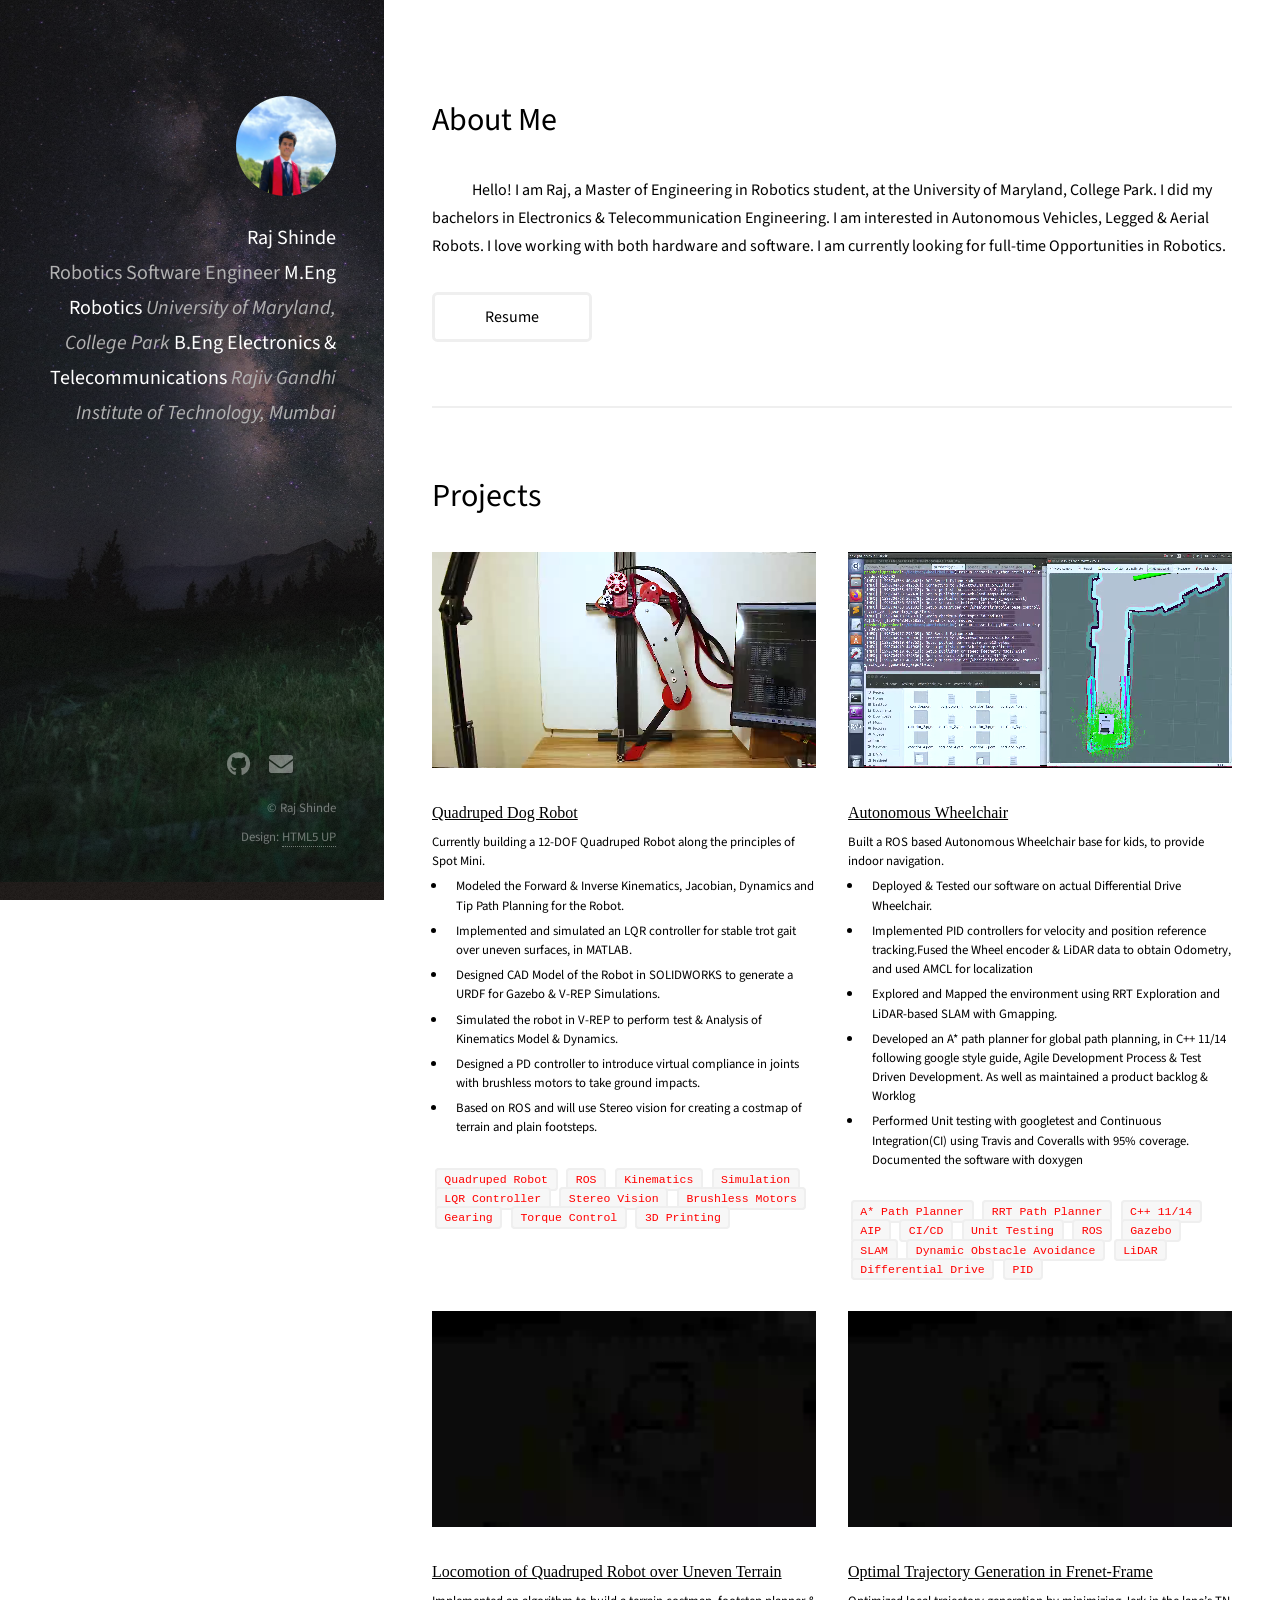
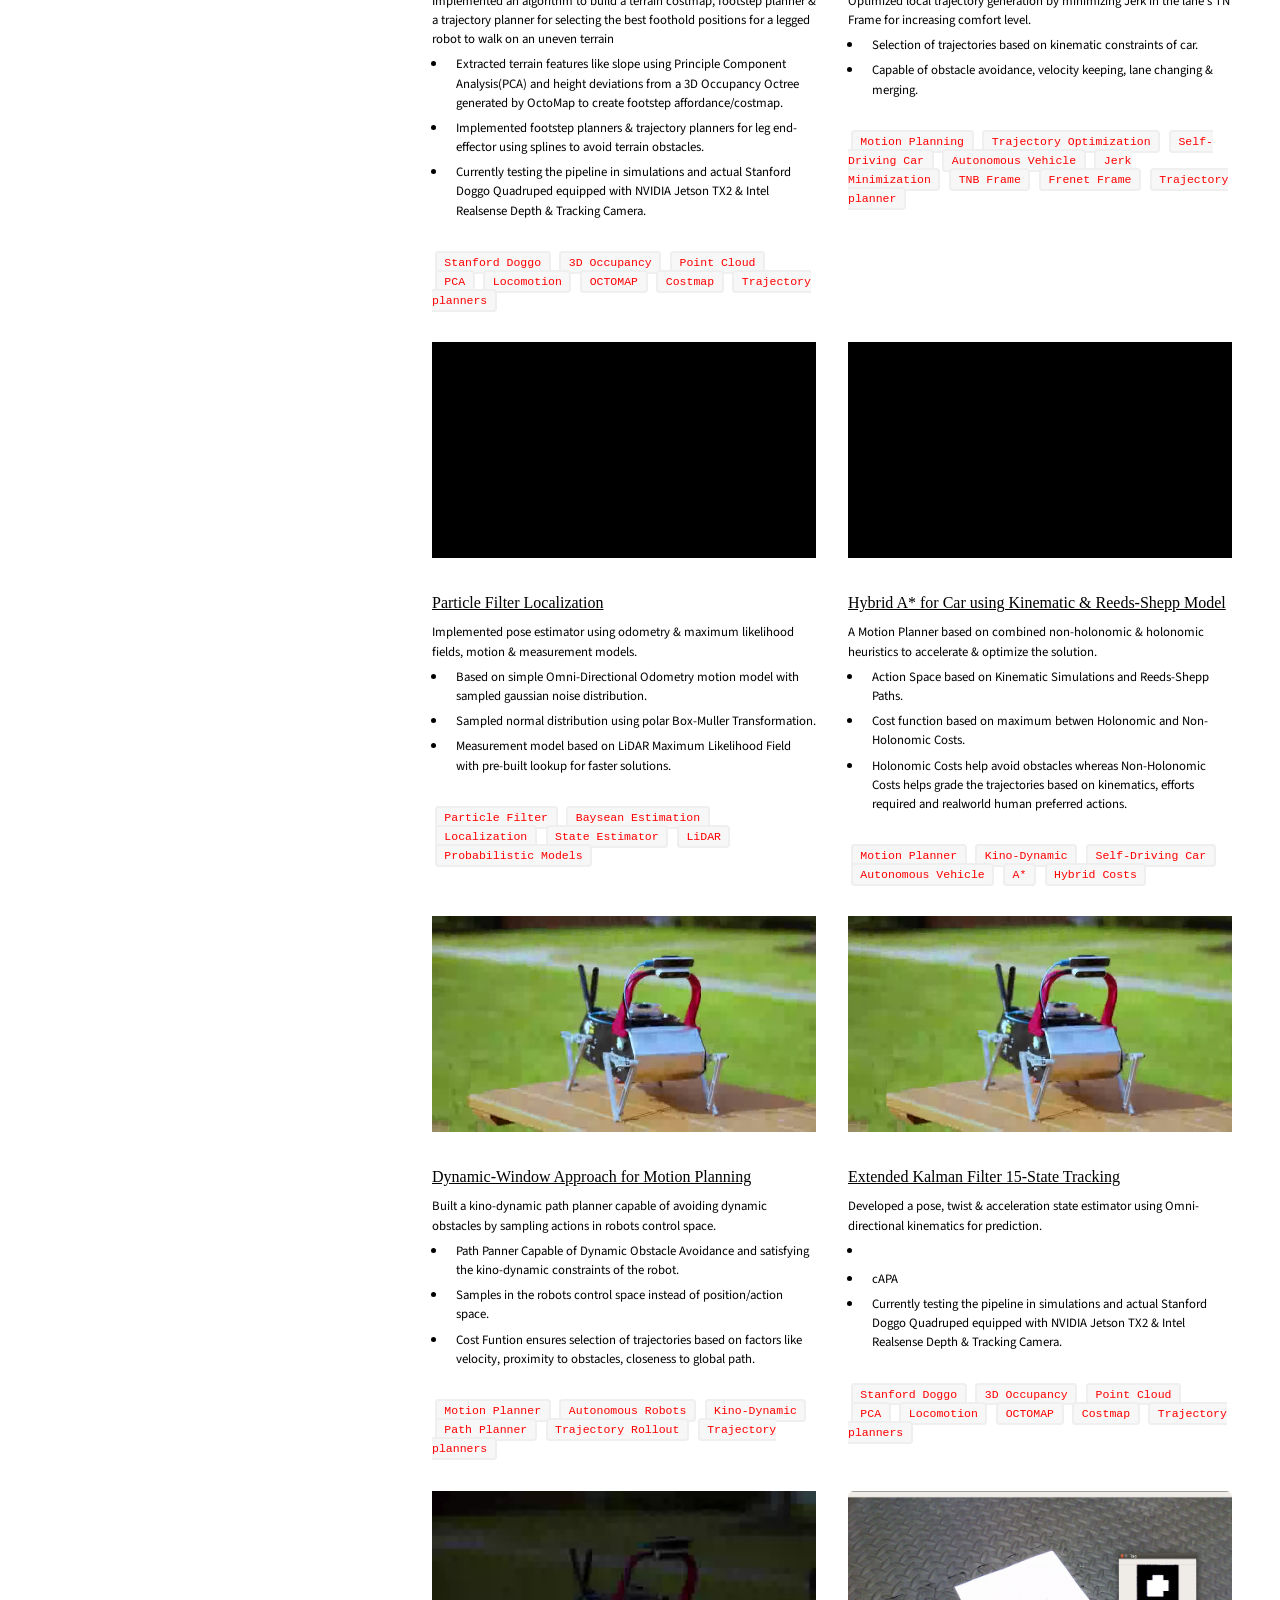
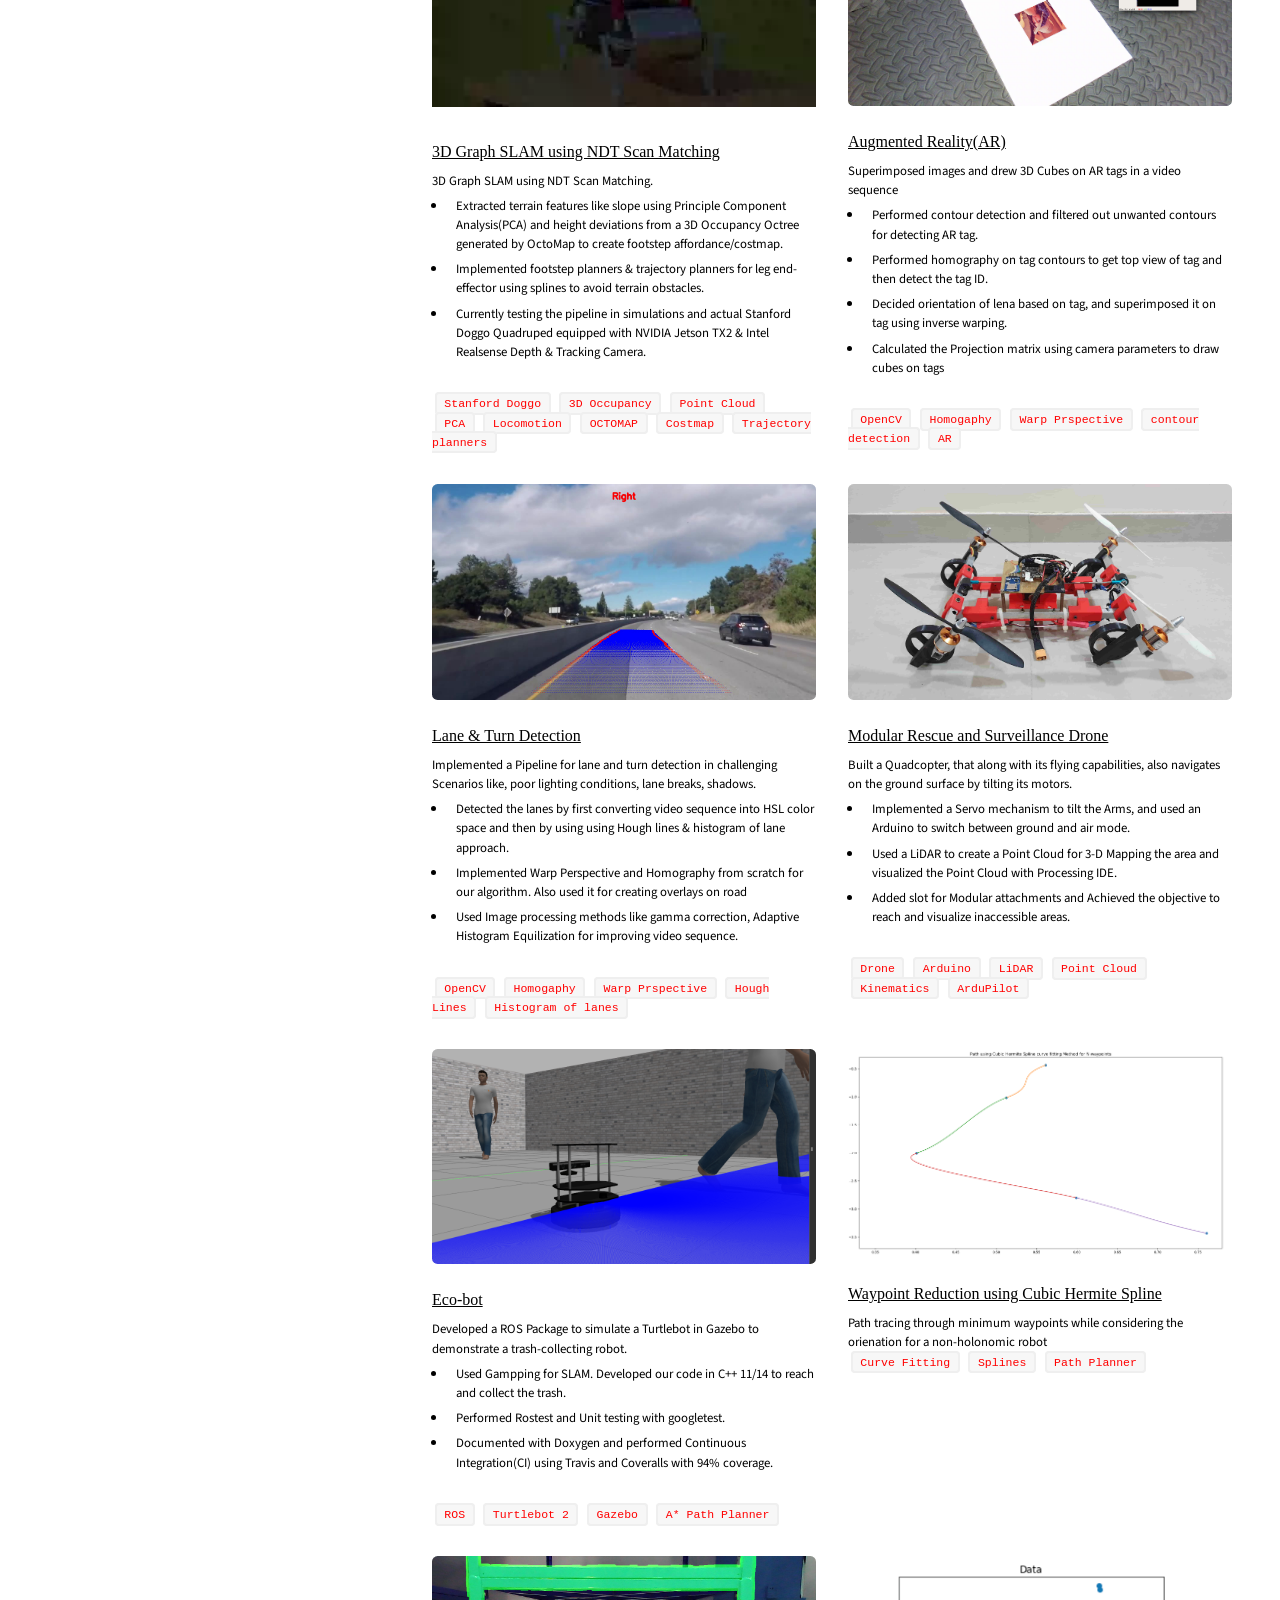
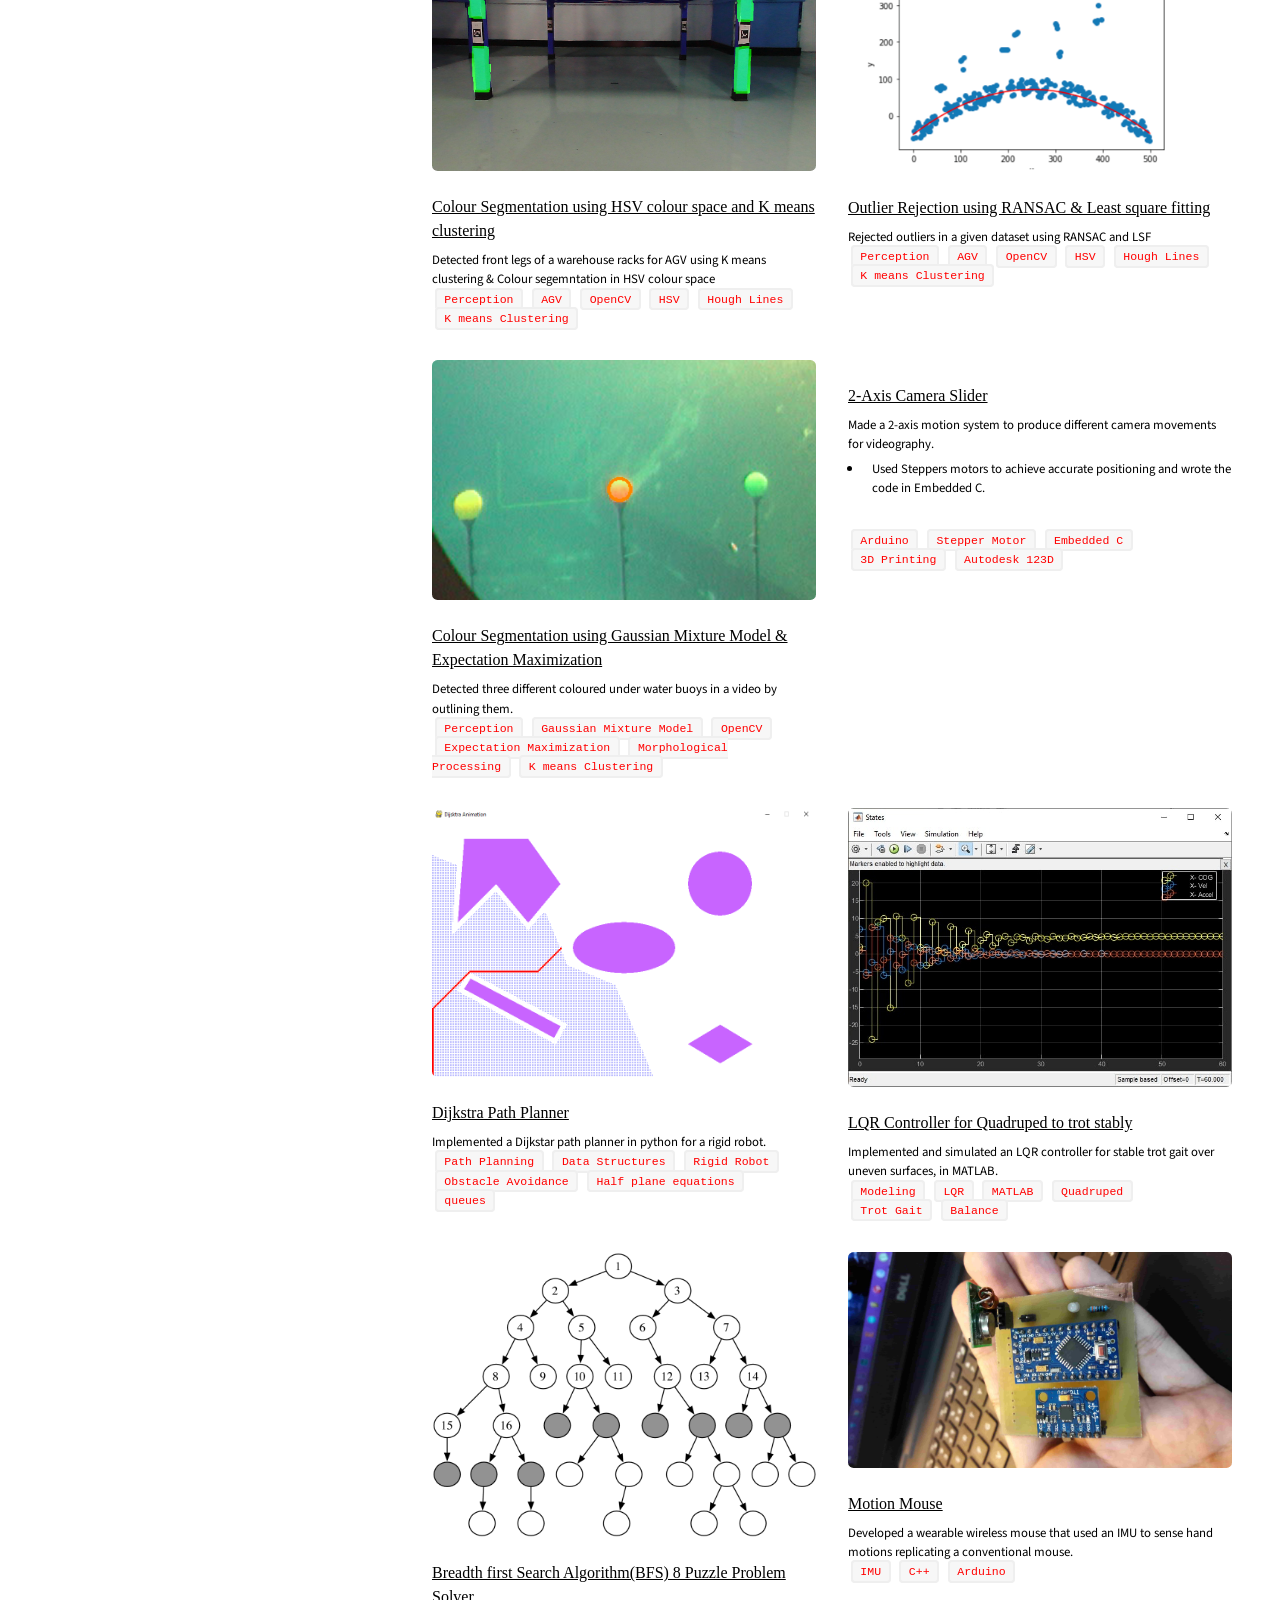
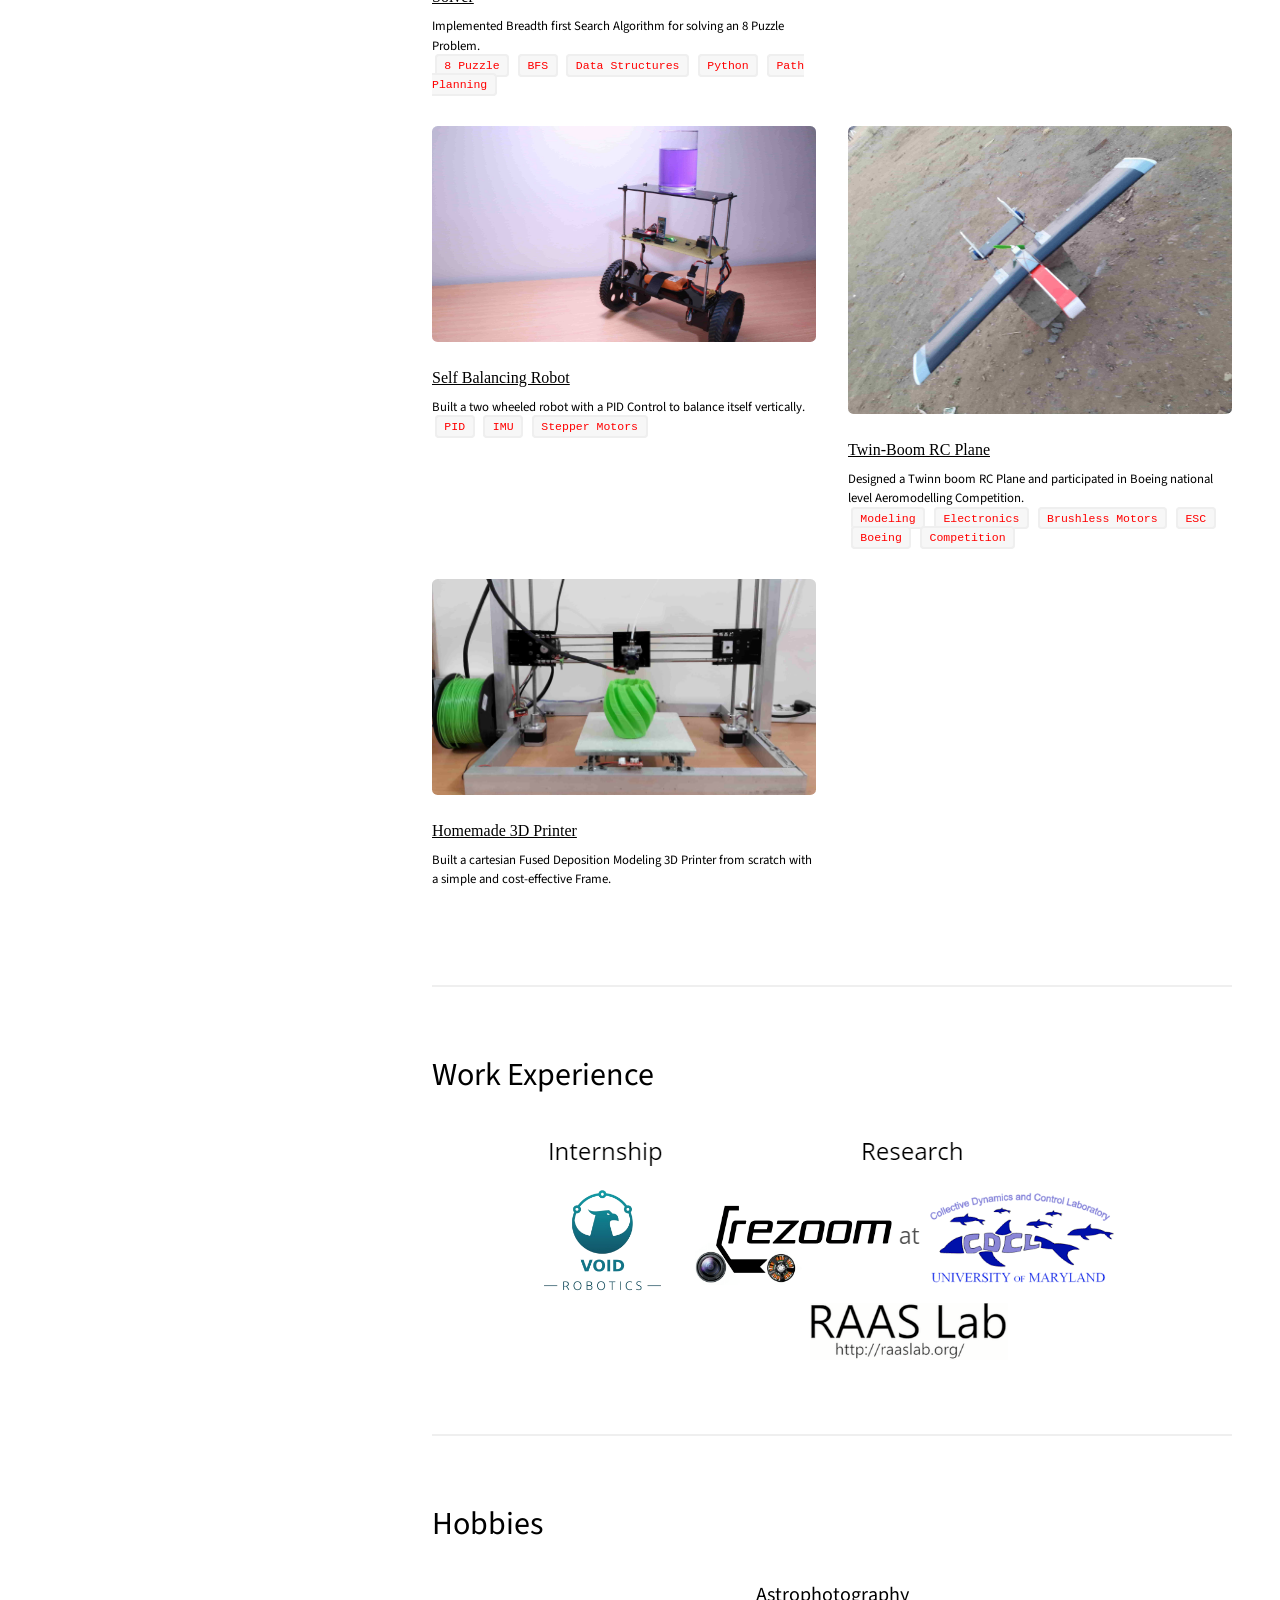
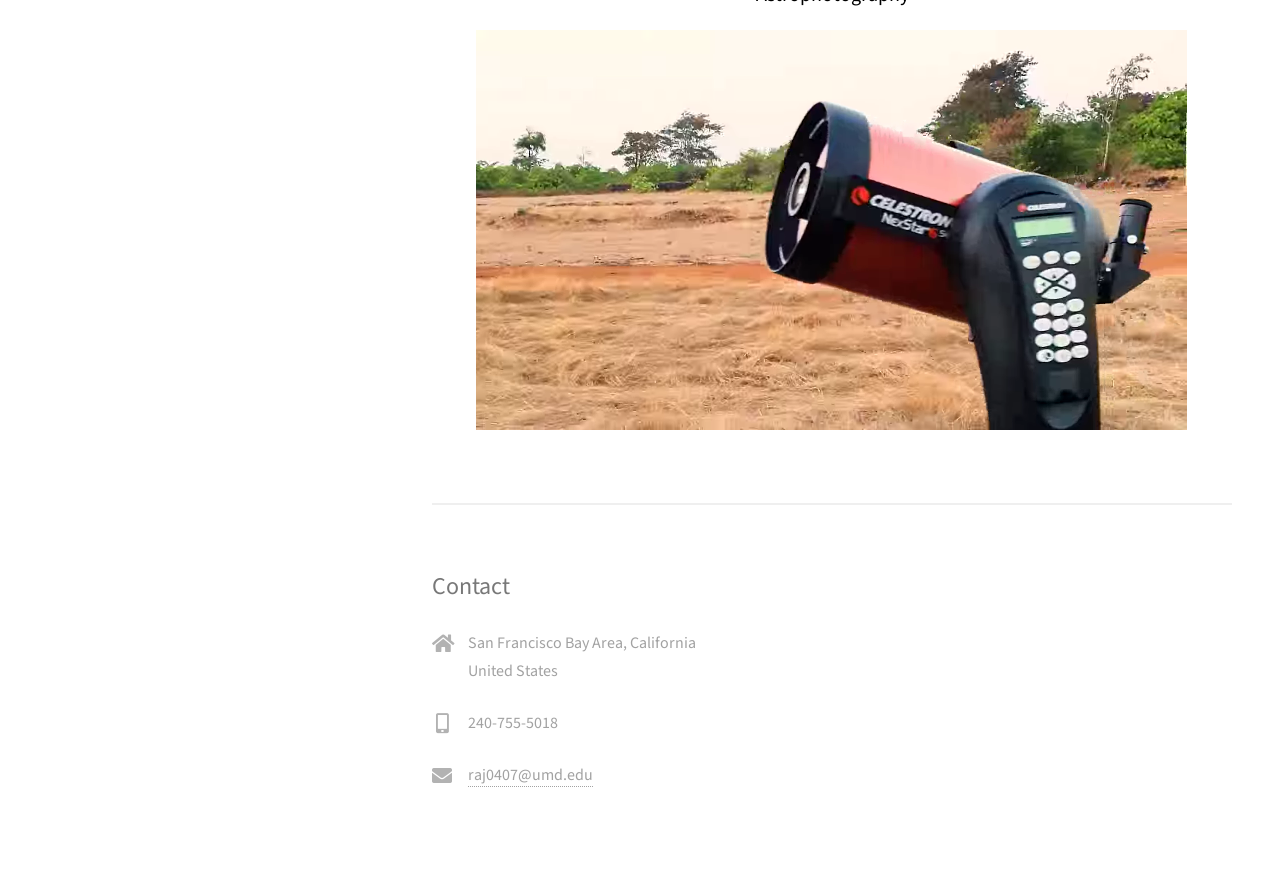
==== commit 8e6bde36: "Update main Page" ====
--- a/index.html
+++ b/index.html
@@ -23,16 +23,19 @@
 		<!-- Header -->
 			<header id="header">
 				<div class="inner">
-					<a href="index.html" class="image avatar"><img src="images/avatar.jpg" alt="" /></a>
-					<h1><strong>Raj Shinde<br /></strong>
+					<a href="index.html" class="image avatar"><img src="images/avatar.jpg" alt=""/></a>
+					<h1><strong>Raj Shinde</strong>
 					  <div id="home" class="intro route bg-image" style="background-image: url(img/intro-bg.jpg)">
    
 					<p class="intro-subtitle">
 
-					M.Eng Robotics<br />
-					University of Maryland, College Park<br />
-					<!-- <br /><br /> -->
-				    <!-- <strong>Work Experience<br /></strong> -->
+					Robotics Software Engineer<br></br>
+					<br><b>M.Eng Robotics</b></br>
+					<i>University of Maryland, College Park</i><br>
+					<b>B.Eng Electronics & Telecommunications</b><br>
+					<i>Rajiv Gandhi Institute of Technology, Mumbai</i><br>
+
+
 				</h1>
 				</div>
 			</header>
@@ -112,6 +115,120 @@
 								<a href="https://youtu.be/Ulml3lL2lwg?autoplay=1" class="image fit thumb"><video autoplay loop id="video-background" muted plays-inline><source src="images/thumbs/doggo/doggo.webm" type="video/webm"></video></a>
 								<h3 style="font-family:verdana;"><font color="black"><u>Locomotion of Quadruped Robot over Uneven Terrain</u></font></h3>
 								<p><font color="black">Implemented an algorithm to build a terrain costmap, footstep planner & a trajectory planner for selecting the best foothold positions for a legged robot to walk on an uneven terrain<br/>
+								<ul>
+                                  <li><p>Extracted terrain features like slope using Principle Component Analysis(PCA) and height deviations from a 3D Occupancy Octree generated by OctoMap to create footstep affordance/costmap.</p></li>
+								  <li><p>Implemented footstep planners & trajectory planners for leg end-effector using splines to avoid terrain obstacles.</p></li>
+								  <li><p>Currently testing the pipeline in simulations and actual Stanford Doggo Quadruped equipped with NVIDIA Jetson TX2 & Intel Realsense Depth & Tracking Camera.</p></li>
+                                </ul></font><p>
+								<code><font color="Red">Stanford Doggo</font></code>
+								<code><font color="Red">3D Occupancy</font></code>
+								<code><font color="Red">Point Cloud</font></code>
+								<code><font color="Red">PCA</font></code>
+								<code><font color="Red">Locomotion</font></code>
+								<code><font color="Red">OCTOMAP</font></code>
+								<code><font color="Red">Costmap</font></code>
+								<code><font color="Red">Trajectory planners</font></code>
+								</p>
+							</article>
+
+							<article class="col-6 col-12-xsmall work-item">
+								<a href="https://youtu.be/Ulml3lL2lwg?autoplay=1" class="image fit thumb"><video autoplay loop id="video-background" muted plays-inline><source src="images/thumbs/doggo/doggo.webm" type="video/webm"></video></a>
+								<h3 style="font-family:verdana;"><font color="black"><u>Optimal Trajectory Generation in Frenet-Frame</u></font></h3>
+								<p><font color="black">Optimized local trajectory generation by minimizing Jerk in the lane’s TN Frame for increasing comfort level.<br/>
+								<ul>
+                                  <li><p>Selection of trajectories based on kinematic constraints of car.</p></li>
+								  <li><p>Capable of obstacle avoidance, velocity keeping, lane changing & merging.</p></li>
+                                </ul></font><p>
+								<code><font color="Red">Motion Planning</font></code>
+								<code><font color="Red">Trajectory Optimization</font></code>
+								<code><font color="Red">Self-Driving Car</font></code>
+								<code><font color="Red">Autonomous Vehicle</font></code>
+								<code><font color="Red">Jerk Minimization</font></code>
+								<code><font color="Red">TNB Frame</font></code>
+								<code><font color="Red">Frenet Frame</font></code>
+								<code><font color="Red">Trajectory planner</font></code>
+								</p>
+							</article>
+
+							<article class="col-6 col-12-xsmall work-item">
+								<a href="https://youtu.be/Ulml3lL2lwg?autoplay=1" class="image fit thumb"><video autoplay loop id="video-background" muted plays-inline><source src="images/thumbs/doggo/doggo.webm" type="video/webm"></video></a>
+								<h3 style="font-family:verdana;"><font color="black"><u>Particle Filter Localization</u></font></h3>
+								<p><font color="black">Implemented pose estimator using odometry & maximum likelihood fields, motion & measurement models.<br/>
+								<ul>
+                                  <li><p>Based on simple Omni-Directional Odometry motion model with sampled gaussian noise distribution.</p></li>
+                                  <li><p>Sampled normal distribution using polar Box-Muller Transformation.</p></li>
+								  <li><p>Measurement model based on LiDAR Maximum Likelihood Field with pre-built lookup for faster solutions.</p></li>
+                                </ul></font><p>
+								<code><font color="Red">Particle Filter</font></code>
+								<code><font color="Red">Baysean Estimation</font></code>
+								<code><font color="Red">Localization</font></code>
+								<code><font color="Red">State Estimator</font></code>
+								<code><font color="Red">LiDAR</font></code>
+								<code><font color="Red">Probabilistic Models</font></code>
+								</p>
+							</article>
+
+							<article class="col-6 col-12-xsmall work-item">
+								<a href="https://youtu.be/Ulml3lL2lwg?autoplay=1" class="image fit thumb"><video autoplay loop id="video-background" muted plays-inline><source src="images/thumbs/doggo/doggo.webm" type="video/webm"></video></a>
+								<h3 style="font-family:verdana;"><font color="black"><u>Hybrid A* for Car using Kinematic & Reeds-Shepp Model</u></font></h3>
+								<p><font color="black">A Motion Planner based on combined non-holonomic & holonomic heuristics to accelerate & optimize the solution.<br/>
+								<ul>
+                                  <li><p>Action Space based on Kinematic Simulations and Reeds-Shepp Paths.</p></li>
+								  <li><p>Cost function based on maximum betwen Holonomic and Non-Holonomic Costs.</p></li>
+								  <li><p>Holonomic Costs help avoid obstacles whereas Non-Holonomic Costs helps grade the trajectories based on kinematics, efforts required and realworld human preferred actions.</p></li>
+                                </ul></font><p>
+								<code><font color="Red">Motion Planner</font></code>
+								<code><font color="Red">Kino-Dynamic</font></code>
+								<code><font color="Red">Self-Driving Car</font></code>
+								<code><font color="Red">Autonomous Vehicle</font></code>
+								<code><font color="Red">A*</font></code>
+								<code><font color="Red">Hybrid Costs</font></code>
+								</p>
+							</article>
+
+							<article class="col-6 col-12-xsmall work-item">
+								<a href="https://youtu.be/Ulml3lL2lwg?autoplay=1" class="image fit thumb"><video autoplay loop id="video-background" muted plays-inline><source src="images/thumbs/doggo/doggo.webm" type="video/webm"></video></a>
+								<h3 style="font-family:verdana;"><font color="black"><u>Dynamic-Window Approach for Motion Planning</u></font></h3>
+								<p><font color="black">Built a kino-dynamic path planner capable of avoiding dynamic obstacles by sampling actions in robots control space.<br/>
+								<ul>
+                                  <li><p>Path Panner Capable of Dynamic Obstacle Avoidance and satisfying the kino-dynamic constraints of the robot.</p></li>
+								  <li><p>Samples in the robots control space instead of position/action space.</p></li>
+								  <li><p>Cost Funtion ensures selection of trajectories based on factors like velocity, proximity to obstacles, closeness to global path. </p></li>
+                                </ul></font><p>
+								<code><font color="Red">Motion Planner</font></code>
+								<code><font color="Red">Autonomous Robots</font></code>
+								<code><font color="Red">Kino-Dynamic</font></code>
+								<code><font color="Red">Path Planner</font></code>
+								<code><font color="Red">Trajectory Rollout</font></code>
+								<code><font color="Red">Trajectory planners</font></code>
+								</p>
+							</article>
+
+
+							<article class="col-6 col-12-xsmall work-item">
+								<a href="https://youtu.be/Ulml3lL2lwg?autoplay=1" class="image fit thumb"><video autoplay loop id="video-background" muted plays-inline><source src="images/thumbs/doggo/doggo.webm" type="video/webm"></video></a>
+								<h3 style="font-family:verdana;"><font color="black"><u>Extended Kalman Filter 15-State Tracking</u></font></h3>
+								<p><font color="black">Developed a pose, twist & acceleration state estimator using Omni-directional kinematics for prediction.<br/>
+								<ul>
+                                  <li><p></p></li>
+								  <li><p>cAPA</p></li>
+								  <li><p>Currently testing the pipeline in simulations and actual Stanford Doggo Quadruped equipped with NVIDIA Jetson TX2 & Intel Realsense Depth & Tracking Camera.</p></li>
+                                </ul></font><p>
+								<code><font color="Red">Stanford Doggo</font></code>
+								<code><font color="Red">3D Occupancy</font></code>
+								<code><font color="Red">Point Cloud</font></code>
+								<code><font color="Red">PCA</font></code>
+								<code><font color="Red">Locomotion</font></code>
+								<code><font color="Red">OCTOMAP</font></code>
+								<code><font color="Red">Costmap</font></code>
+								<code><font color="Red">Trajectory planners</font></code>
+								</p>
+							</article>
+
+							<article class="col-6 col-12-xsmall work-item">
+								<a href="https://youtu.be/Ulml3lL2lwg?autoplay=1" class="image fit thumb"><video autoplay loop id="video-background" muted plays-inline><source src="images/thumbs/doggo/doggo.webm" type="video/webm"></video></a>
+								<h3 style="font-family:verdana;"><font color="black"><u>3D Graph SLAM using NDT Scan Matching</u></font></h3>
+								<p><font color="black">3D Graph SLAM using NDT Scan Matching.<br/>
 								<ul>
                                   <li><p>Extracted terrain features like slope using Principle Component Analysis(PCA) and height deviations from a 3D Occupancy Octree generated by OctoMap to create footstep affordance/costmap.</p></li>
 								  <li><p>Implemented footstep planners & trajectory planners for leg end-effector using splines to avoid terrain obstacles.</p></li>
@@ -405,7 +522,7 @@
 								<ul class="labeled-icons">
 									<li>
 										<h3 class="icon solid fa-home"><span class="label">Address</span></h3>
-										College Park, Maryland<br />
+										San Francisco Bay Area, California<br />
 										United States
 									</li>
 									<li>
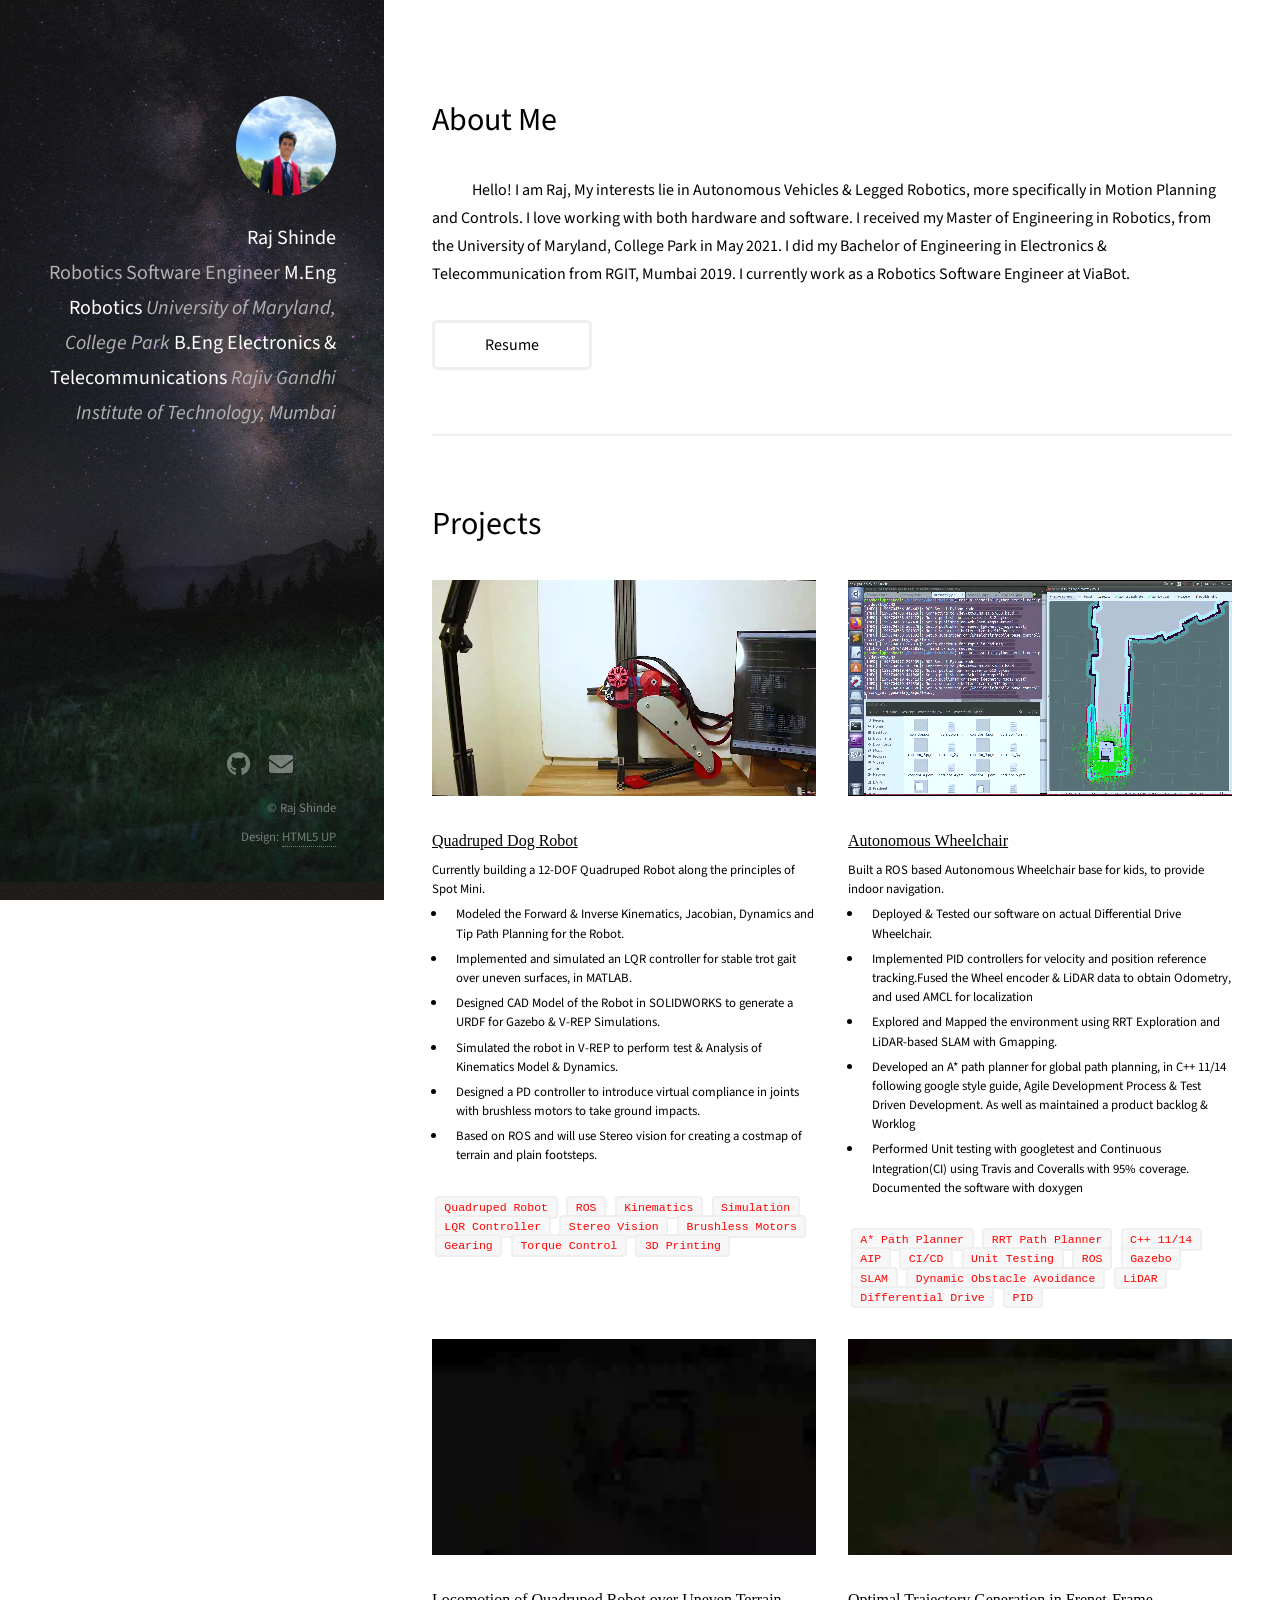
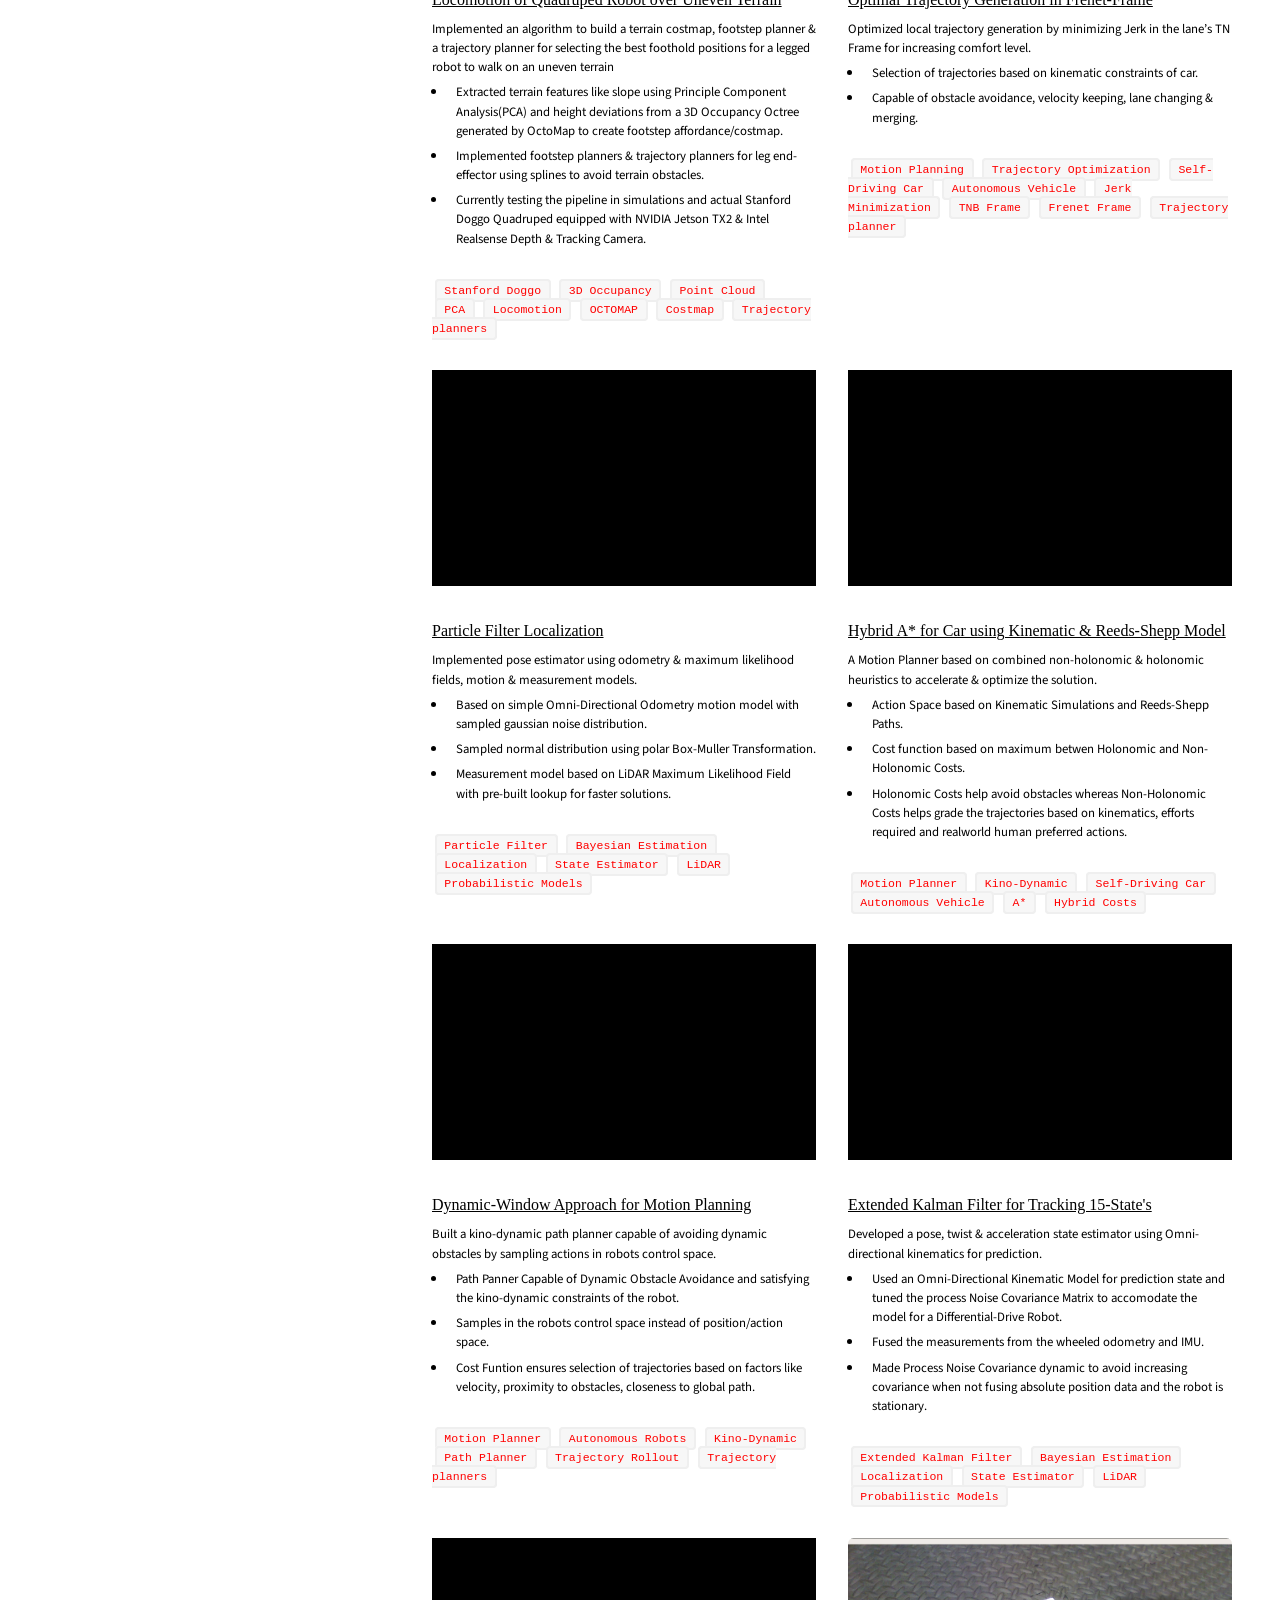
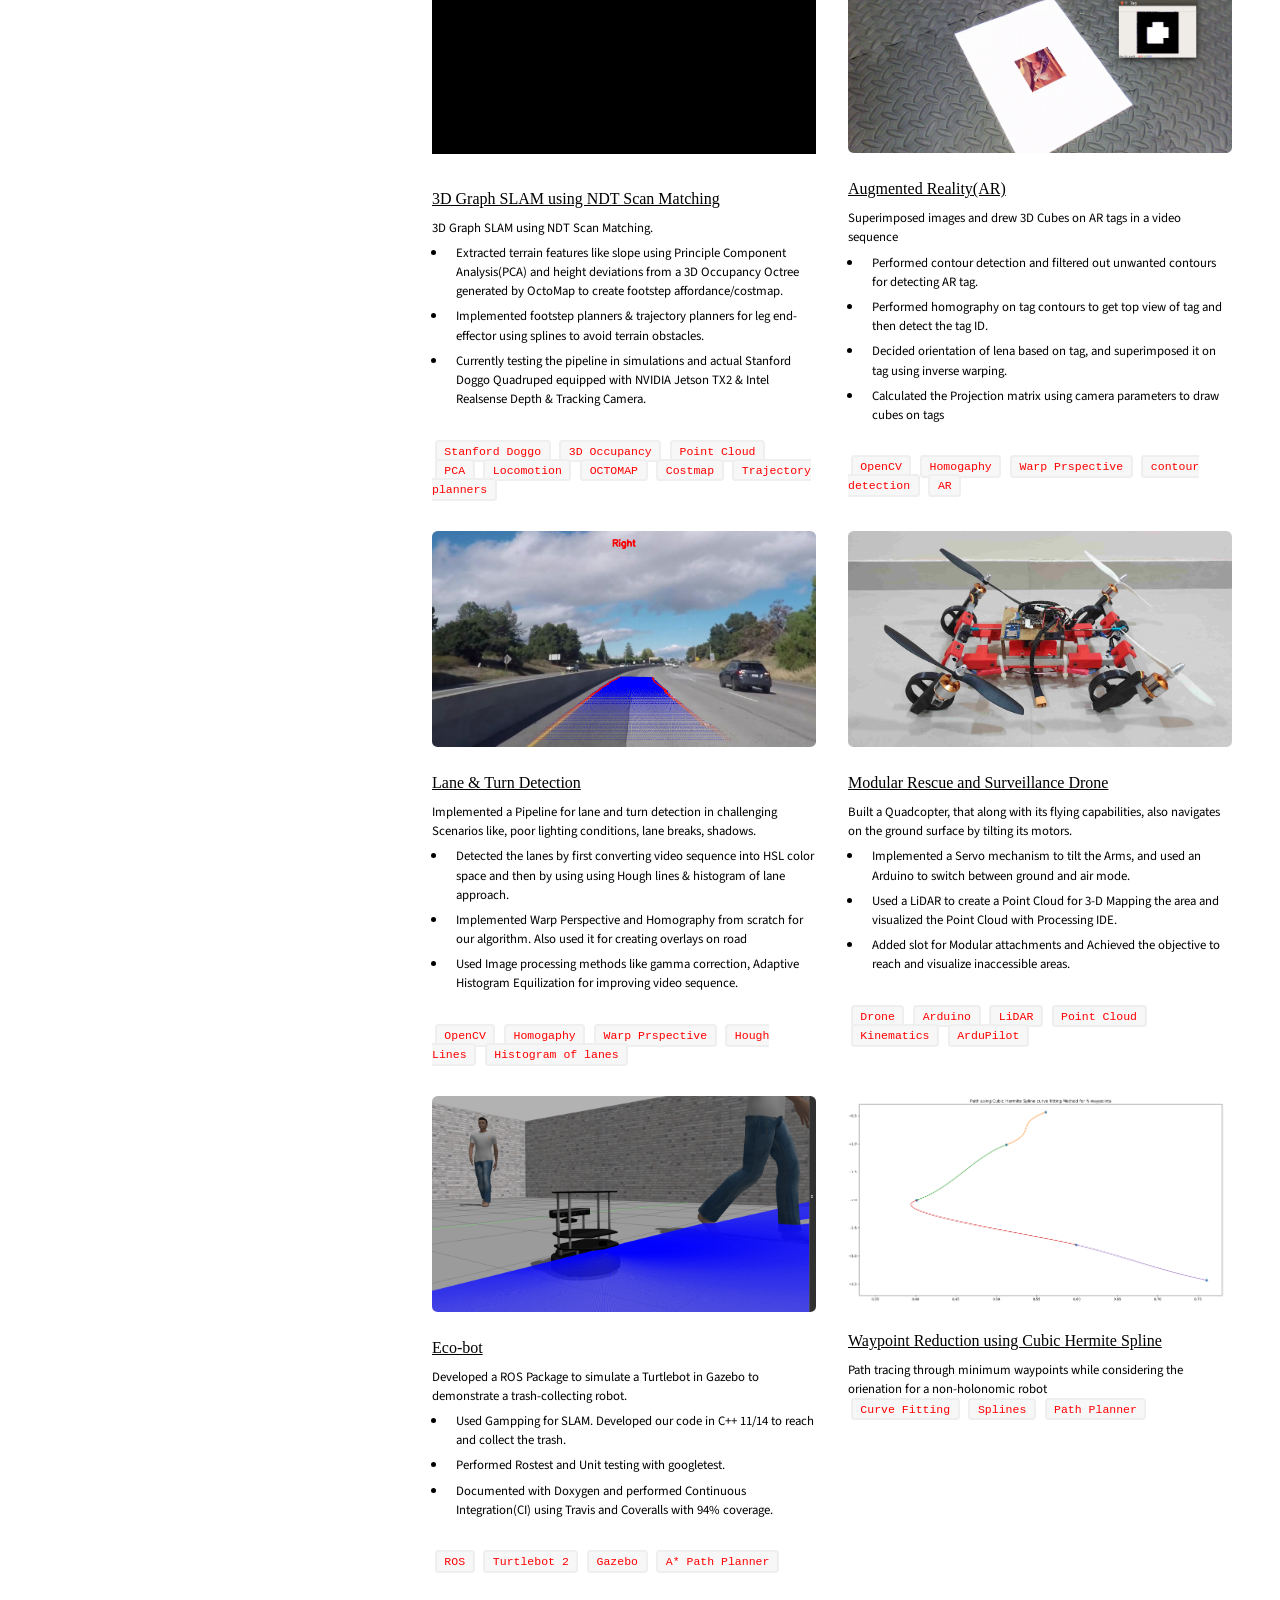
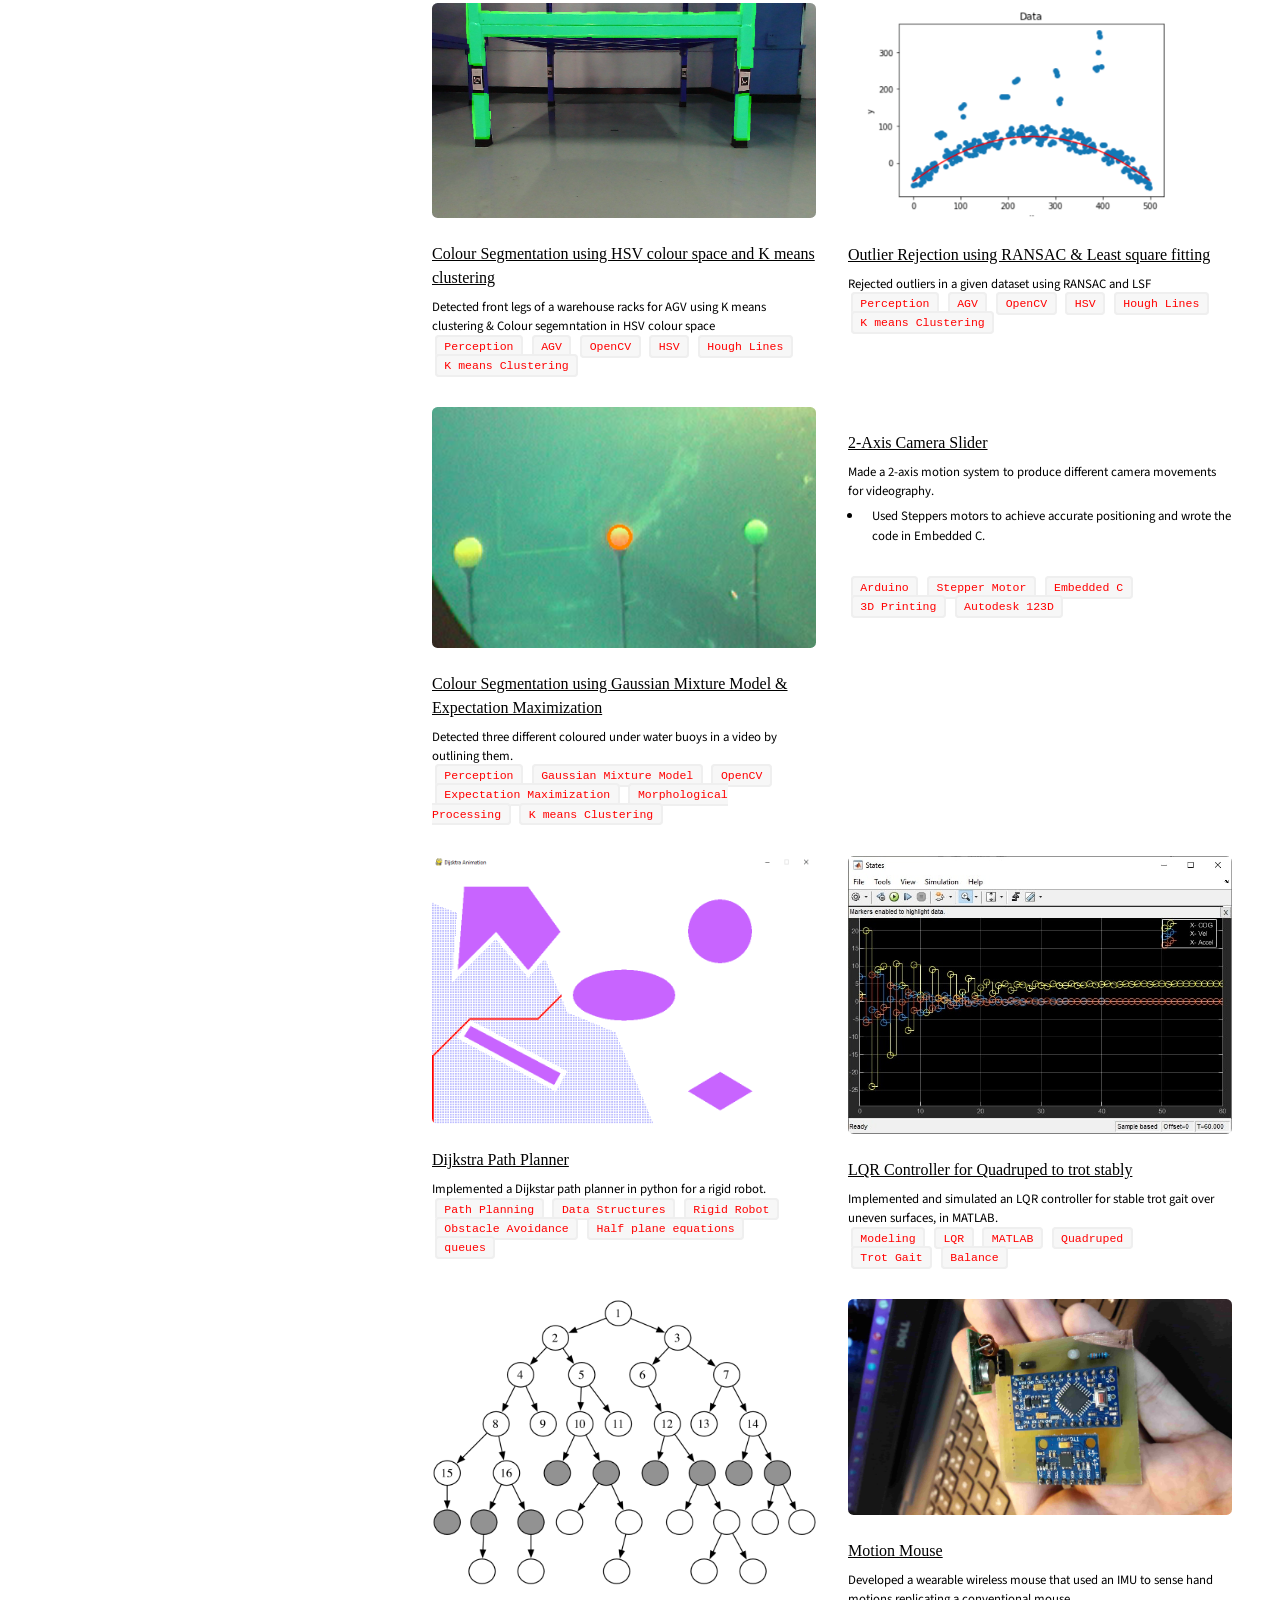
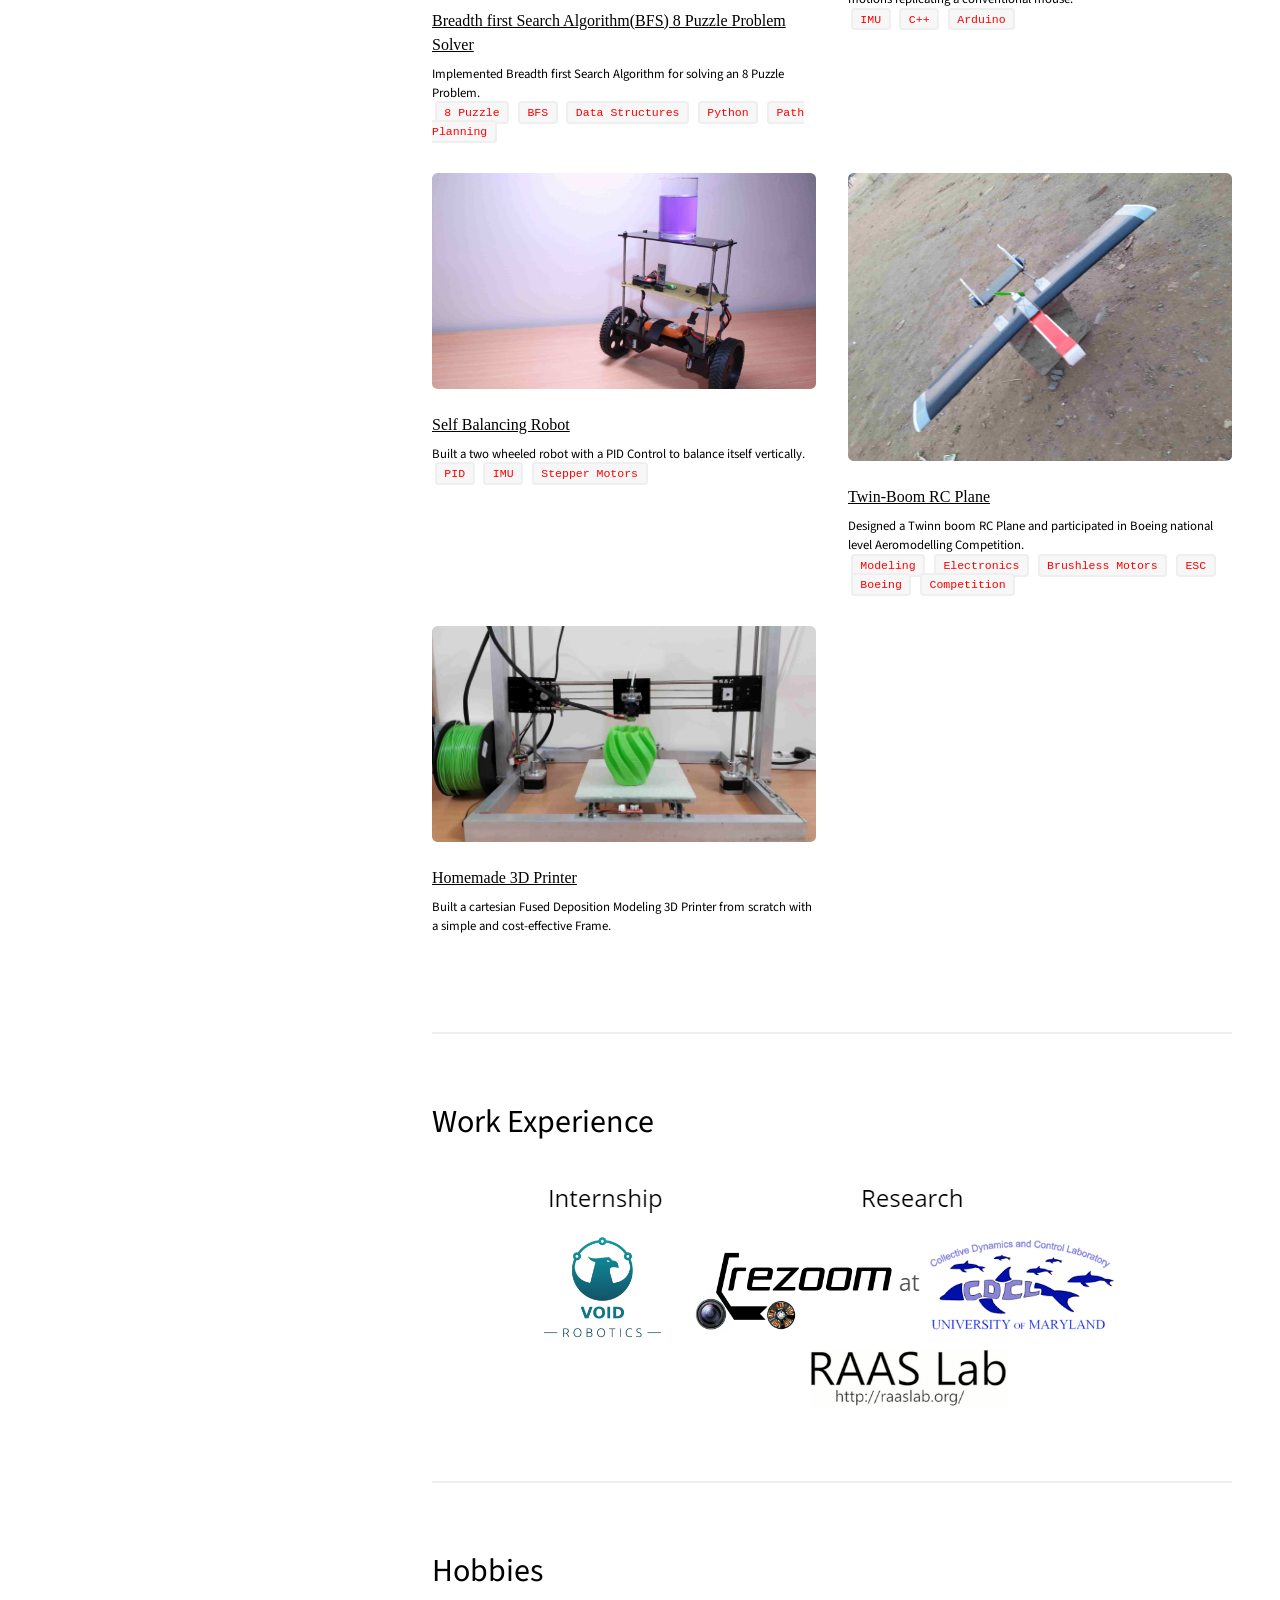
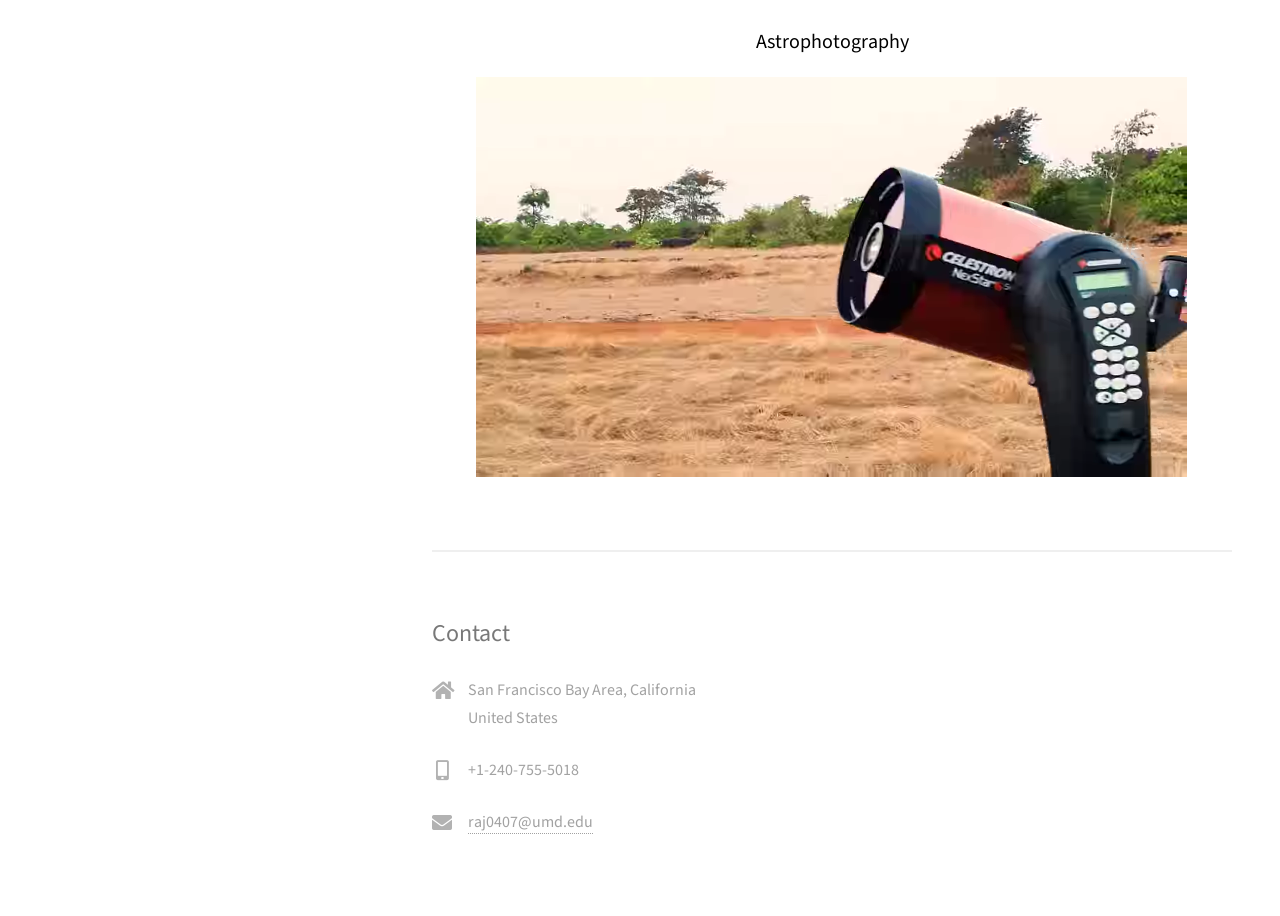
==== commit c8bc76fb: "Update main Page" ====
--- a/index.html
+++ b/index.html
@@ -48,7 +48,7 @@
 						<header class="major">
 							<font color="black"><h2>About Me</font></h2>
 						</header>
-						<font color="black"><p style="text-indent: 40px">Hello! I am Raj, a Master of Engineering in Robotics student, at the University of Maryland, College Park. I did my bachelors in Electronics & Telecommunication Engineering. I am interested in Autonomous Vehicles, Legged & Aerial Robots. I love working with both hardware and software. I am currently looking for full-time Opportunities in Robotics.</p></font>
+						<font color="black"><p style="text-indent: 40px">Hello! I am Raj, My interests lie in Autonomous Vehicles & Legged Robotics, more specifically in Motion Planning and Controls. I love working with both hardware and software. I received my Master of Engineering in Robotics, from the University of Maryland, College Park in May 2021. I did my Bachelor of Engineering in Electronics & Telecommunication from RGIT, Mumbai 2019. I currently work as a Robotics Software Engineer at ViaBot.</p></font>
                         <ul class="actions">
 							<li><a href="Resume.html" target="_blank" class="button"><font color="black">Resume</font></a></li>
 						</ul>
@@ -160,7 +160,7 @@
 								  <li><p>Measurement model based on LiDAR Maximum Likelihood Field with pre-built lookup for faster solutions.</p></li>
                                 </ul></font><p>
 								<code><font color="Red">Particle Filter</font></code>
-								<code><font color="Red">Baysean Estimation</font></code>
+								<code><font color="Red">Bayesian Estimation</font></code>
 								<code><font color="Red">Localization</font></code>
 								<code><font color="Red">State Estimator</font></code>
 								<code><font color="Red">LiDAR</font></code>
@@ -207,21 +207,19 @@
 
 							<article class="col-6 col-12-xsmall work-item">
 								<a href="https://youtu.be/Ulml3lL2lwg?autoplay=1" class="image fit thumb"><video autoplay loop id="video-background" muted plays-inline><source src="images/thumbs/doggo/doggo.webm" type="video/webm"></video></a>
-								<h3 style="font-family:verdana;"><font color="black"><u>Extended Kalman Filter 15-State Tracking</u></font></h3>
+								<h3 style="font-family:verdana;"><font color="black"><u>Extended Kalman Filter for Tracking 15-State's</u></font></h3>
 								<p><font color="black">Developed a pose, twist & acceleration state estimator using Omni-directional kinematics for prediction.<br/>
 								<ul>
-                                  <li><p></p></li>
-								  <li><p>cAPA</p></li>
-								  <li><p>Currently testing the pipeline in simulations and actual Stanford Doggo Quadruped equipped with NVIDIA Jetson TX2 & Intel Realsense Depth & Tracking Camera.</p></li>
-                                </ul></font><p>
-								<code><font color="Red">Stanford Doggo</font></code>
-								<code><font color="Red">3D Occupancy</font></code>
-								<code><font color="Red">Point Cloud</font></code>
-								<code><font color="Red">PCA</font></code>
-								<code><font color="Red">Locomotion</font></code>
-								<code><font color="Red">OCTOMAP</font></code>
-								<code><font color="Red">Costmap</font></code>
-								<code><font color="Red">Trajectory planners</font></code>
+                                  <li><p>Used an Omni-Directional Kinematic Model for prediction state and tuned the process Noise Covariance Matrix to accomodate the model for a Differential-Drive Robot.</p></li>
+								  <li><p>Fused the measurements from the wheeled odometry and IMU.</p></li>
+								  <li><p>Made Process Noise Covariance dynamic to avoid increasing covariance when not fusing absolute position data and the robot is stationary.</p></li>
+                                </ul></font><p>
+								<code><font color="Red">Extended Kalman Filter</font></code>
+								<code><font color="Red">Bayesian Estimation</font></code>
+								<code><font color="Red">Localization</font></code>
+								<code><font color="Red">State Estimator</font></code>
+								<code><font color="Red">LiDAR</font></code>
+								<code><font color="Red">Probabilistic Models</font></code>
 								</p>
 							</article>
 
@@ -527,7 +525,7 @@
 									</li>
 									<li>
 										<h3 class="icon solid fa-mobile-alt"><span class="label">Phone</span></h3>
-										240-755-5018
+										+1-240-755-5018
 									</li>
 									<li>
 										<h3 class="icon solid fa-envelope"><span class="label">Email</span></h3>
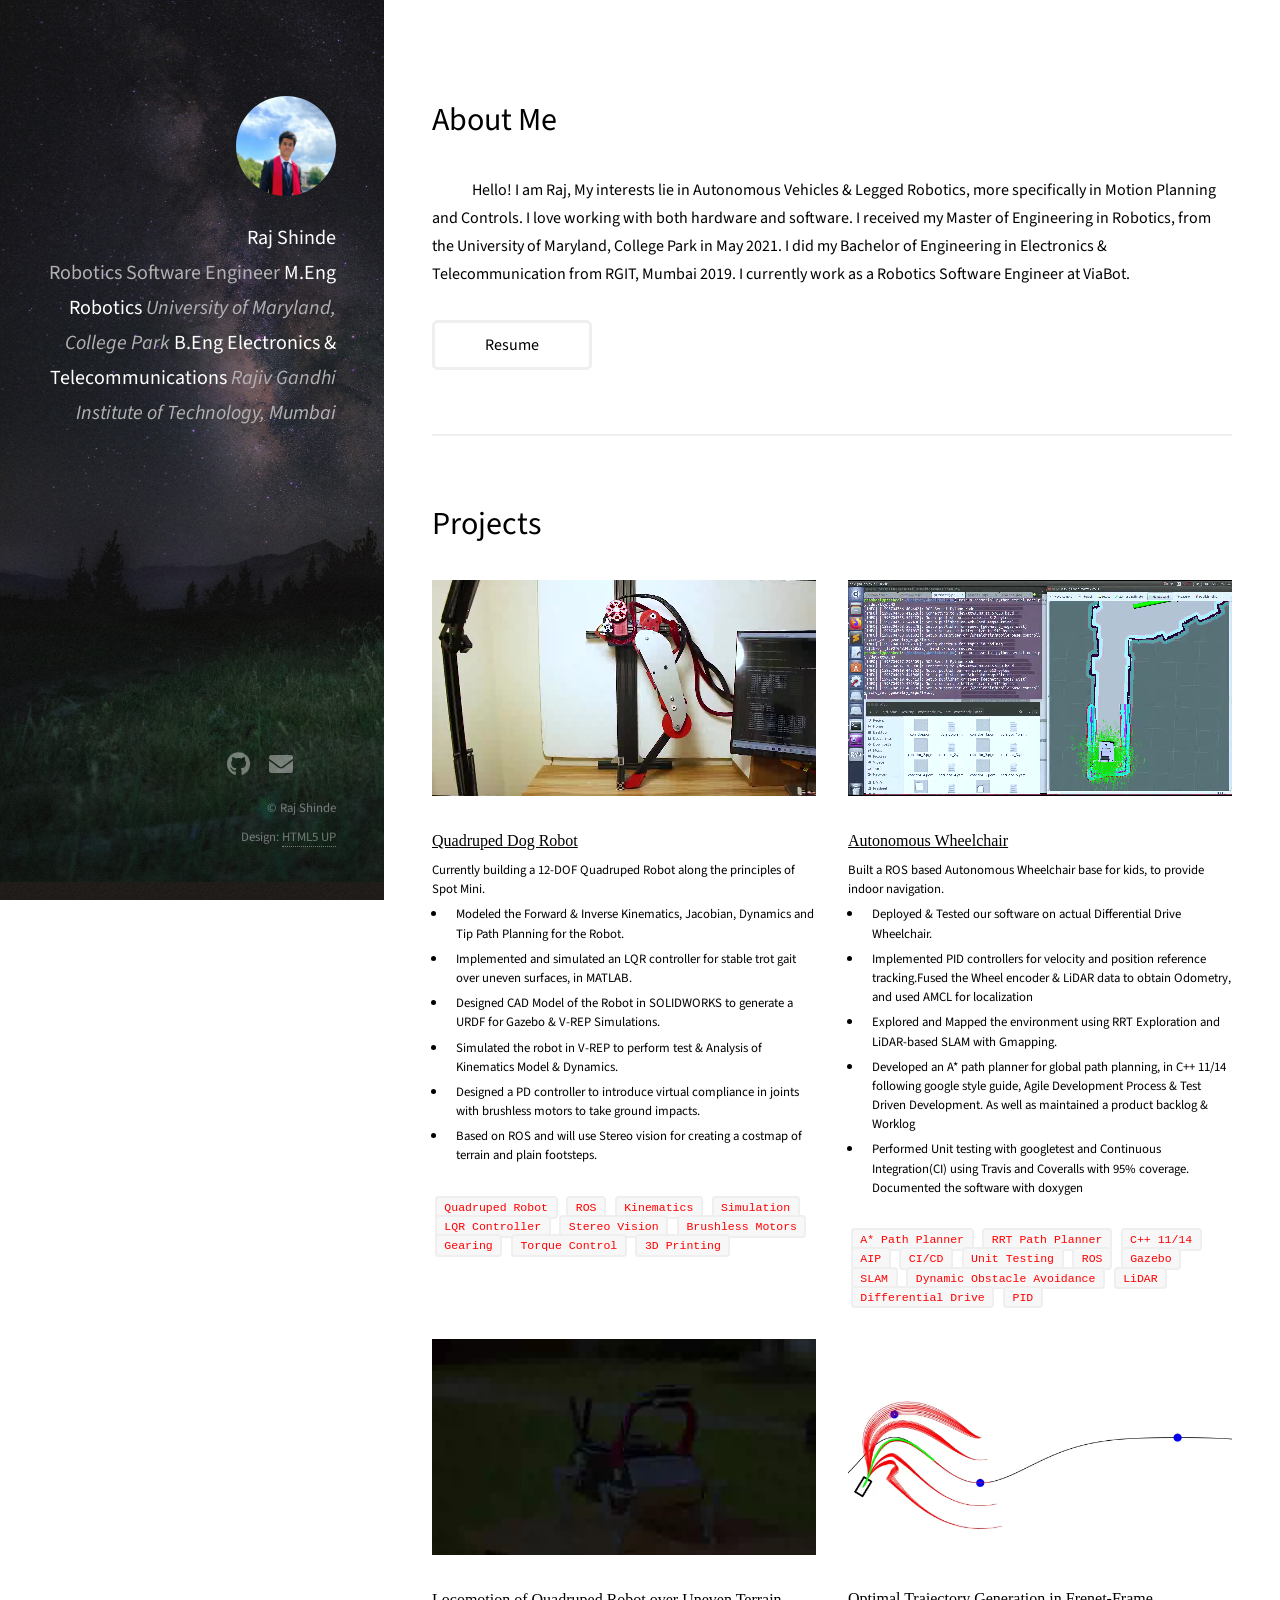
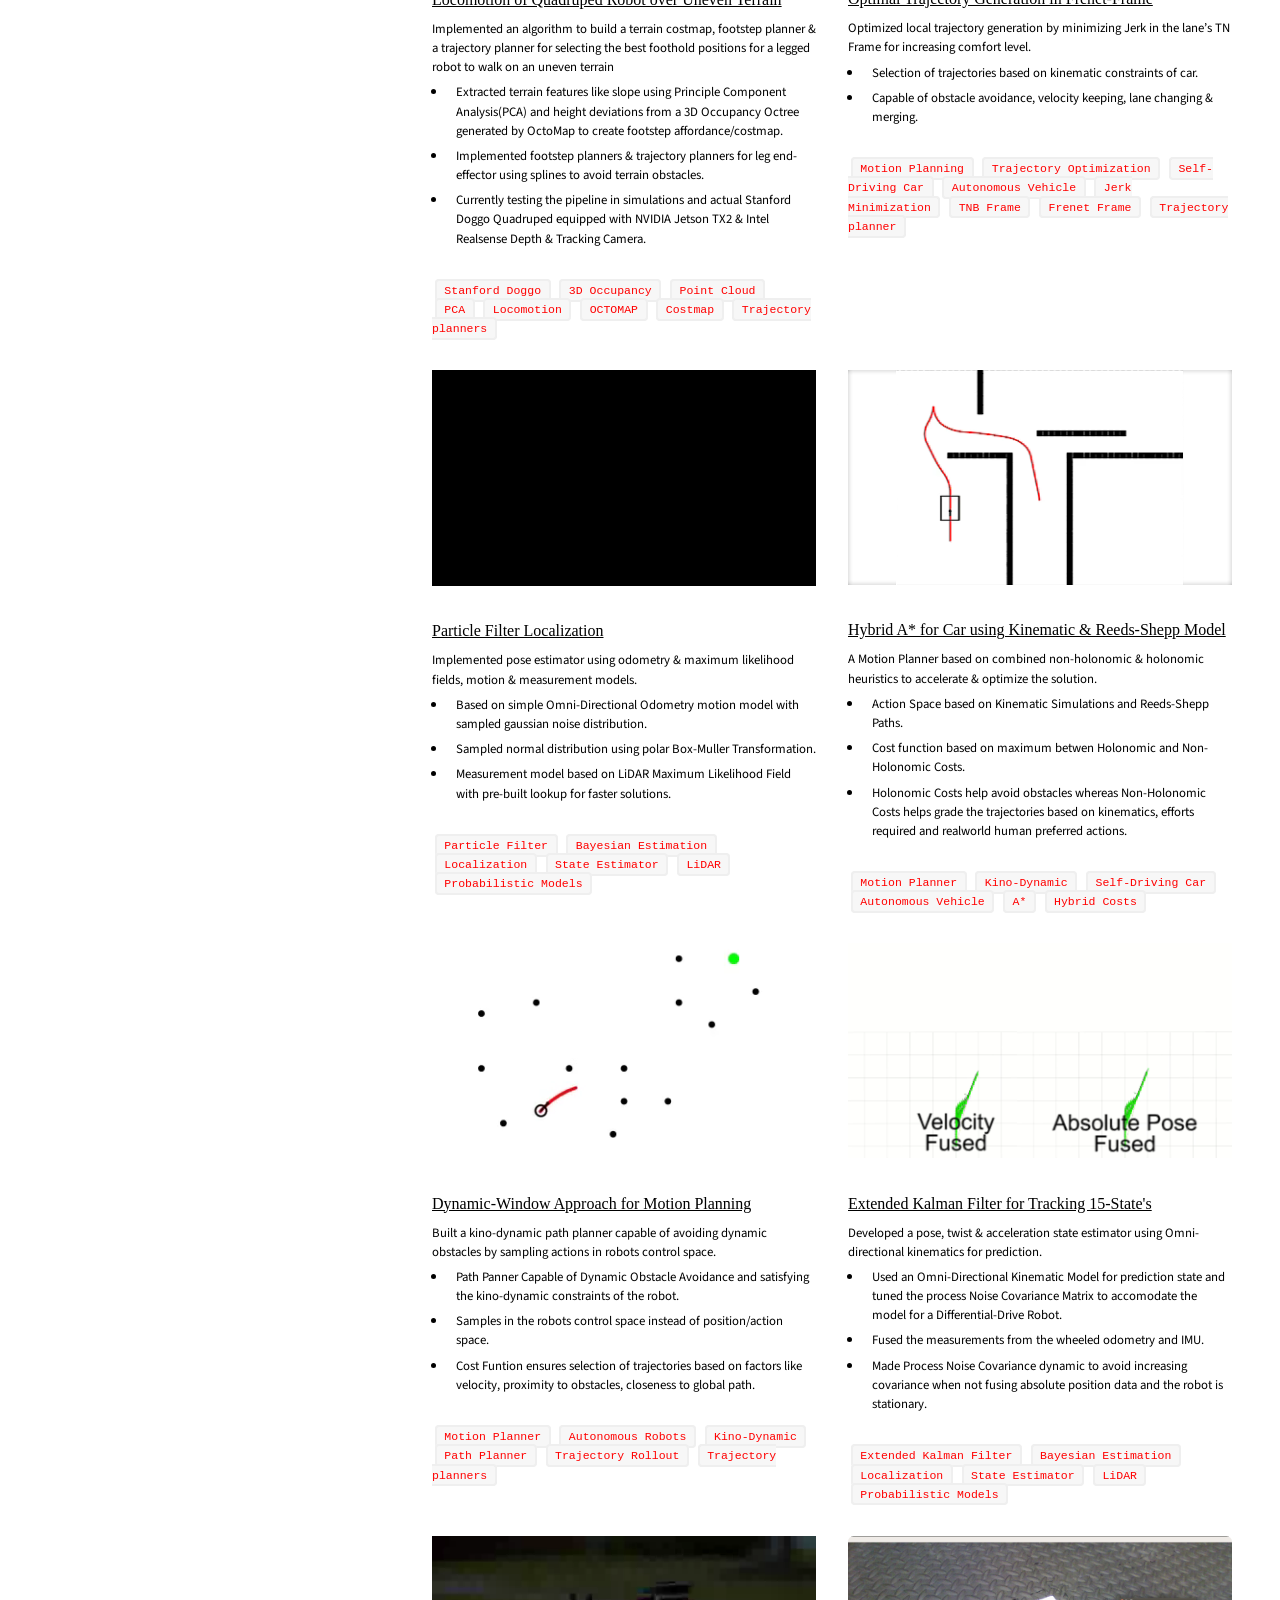
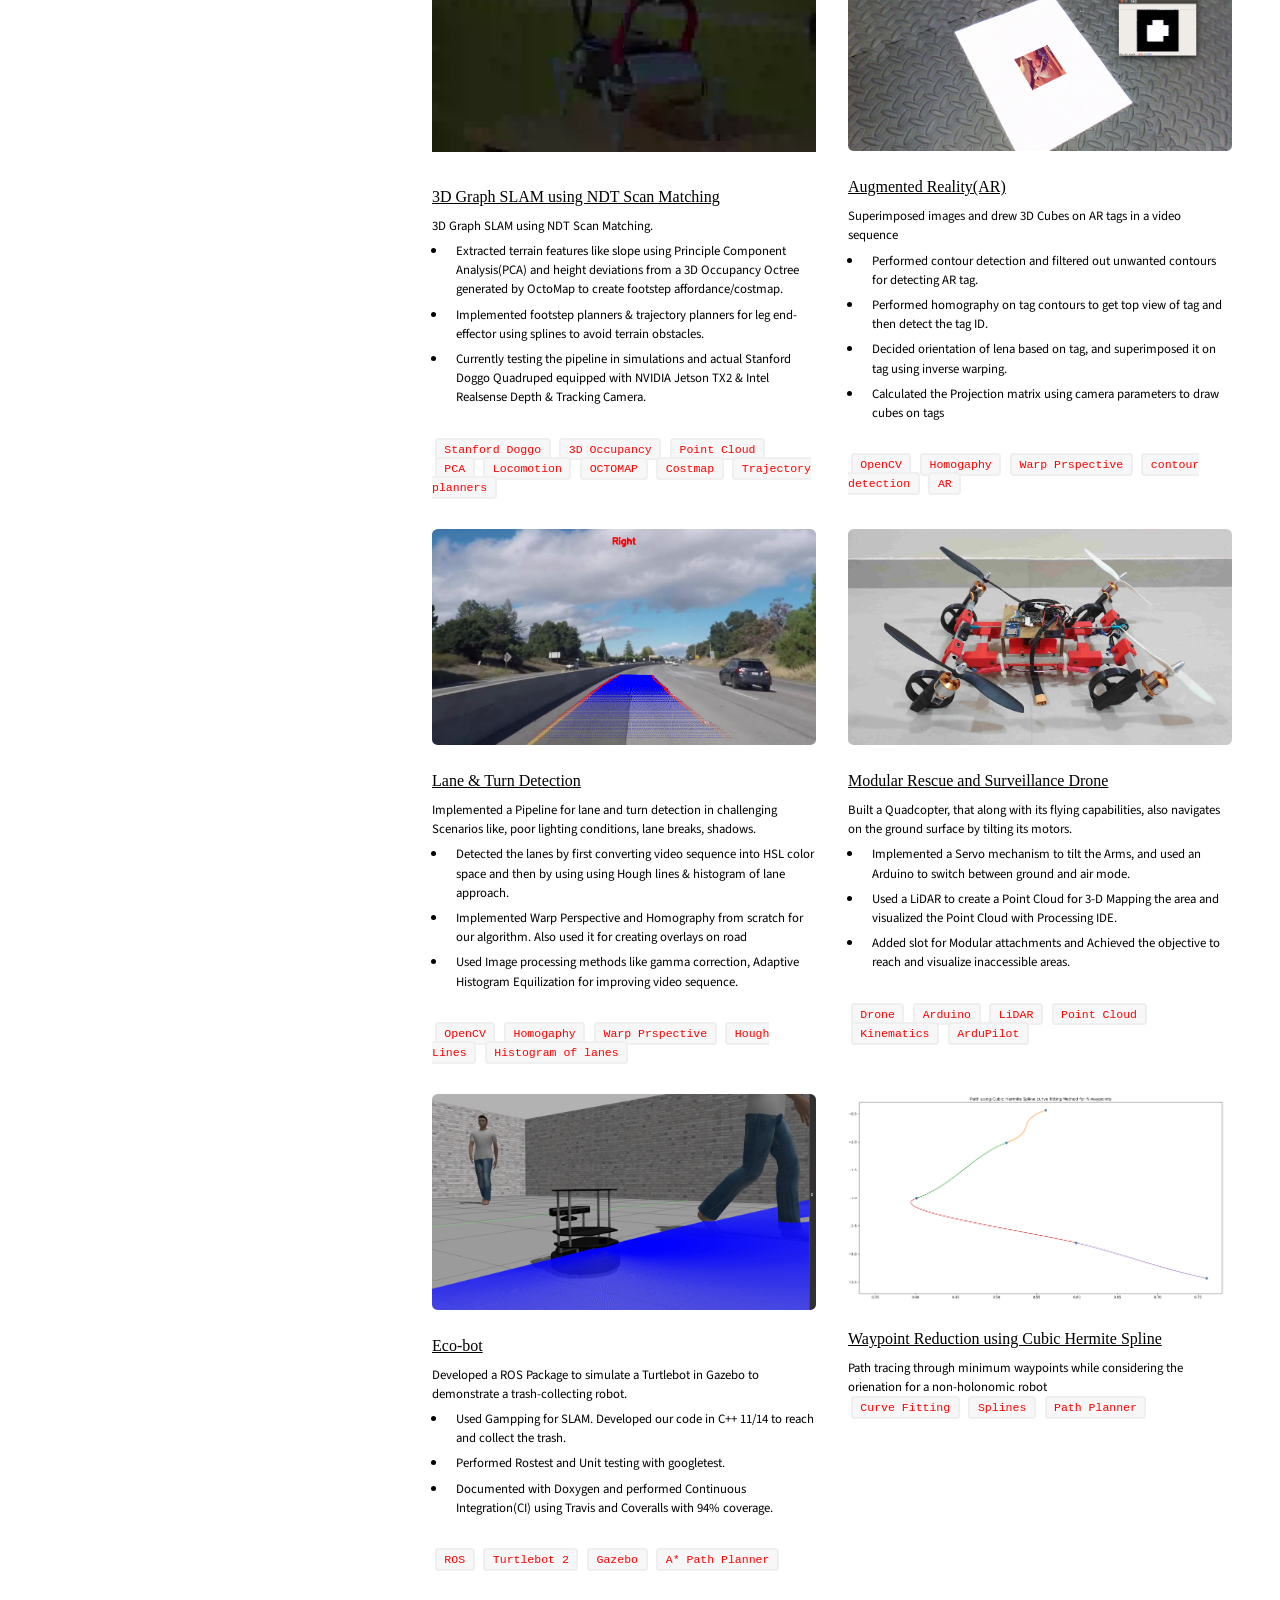
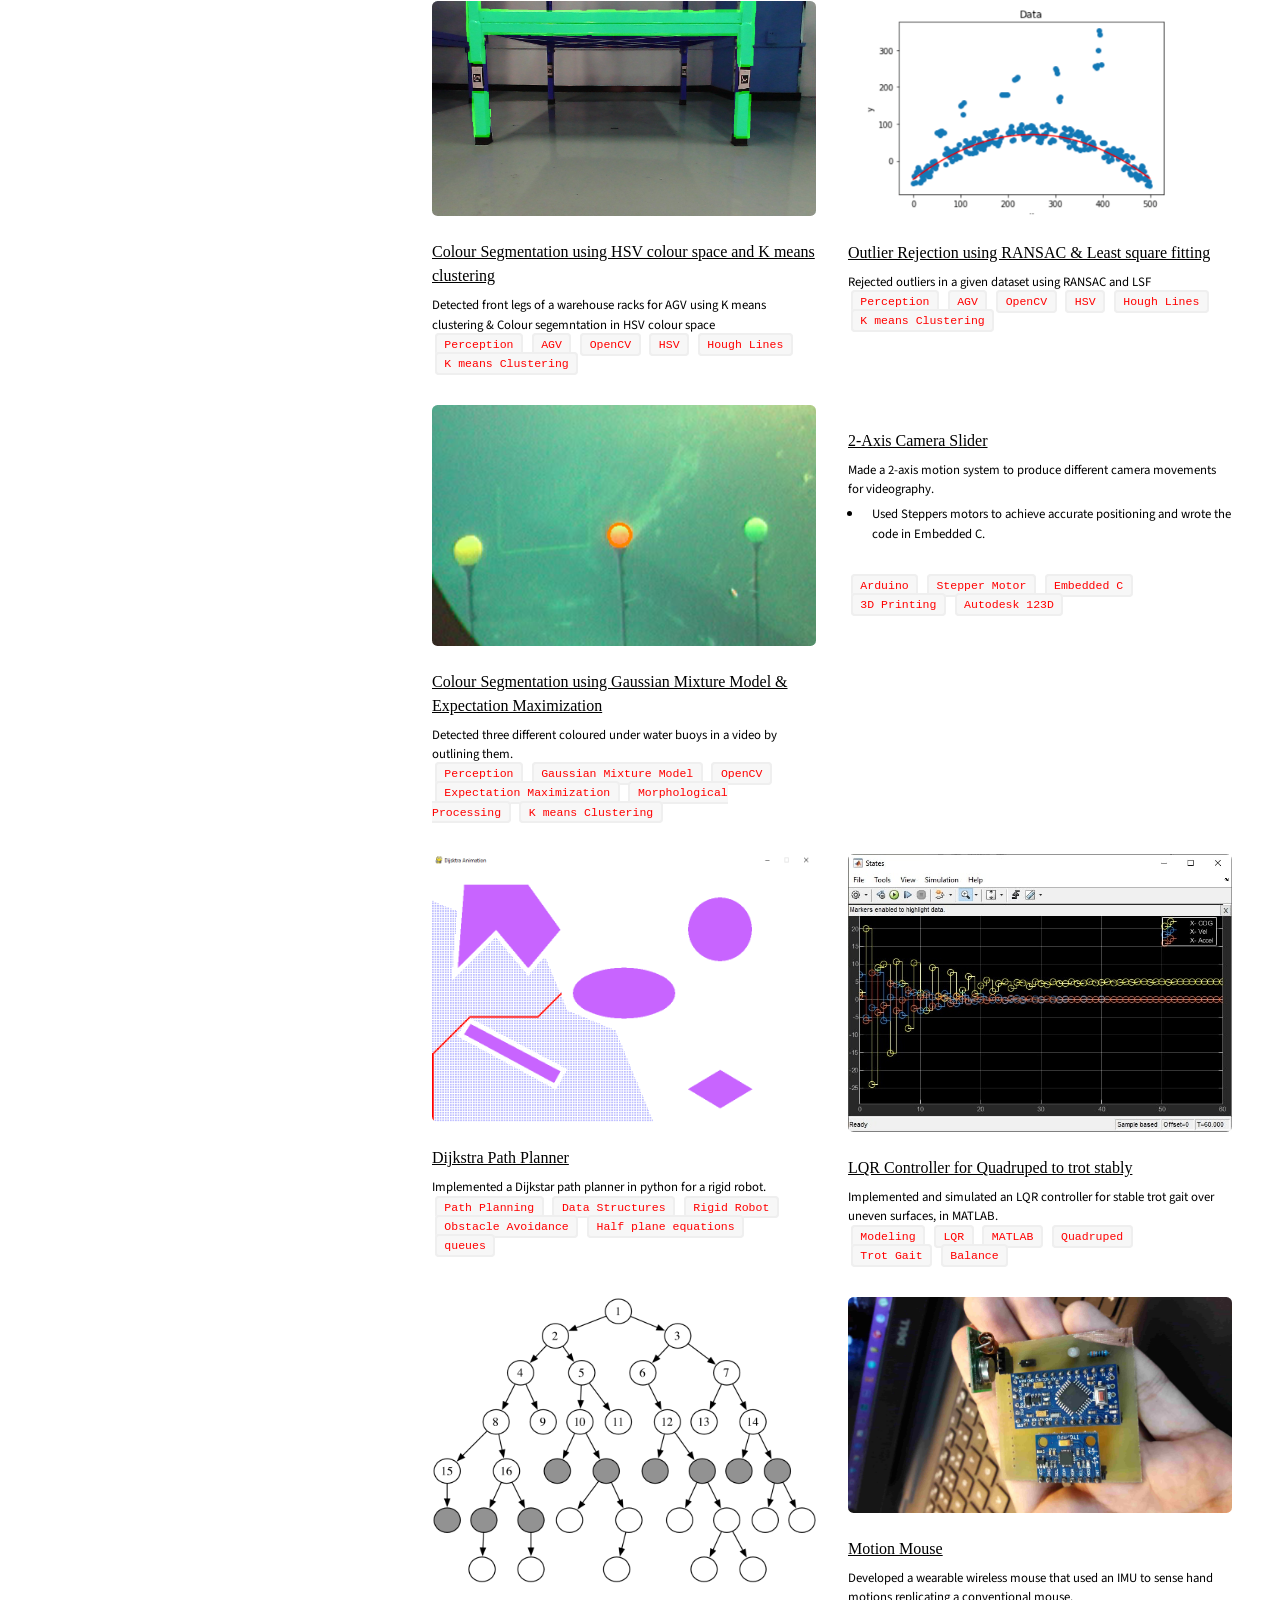
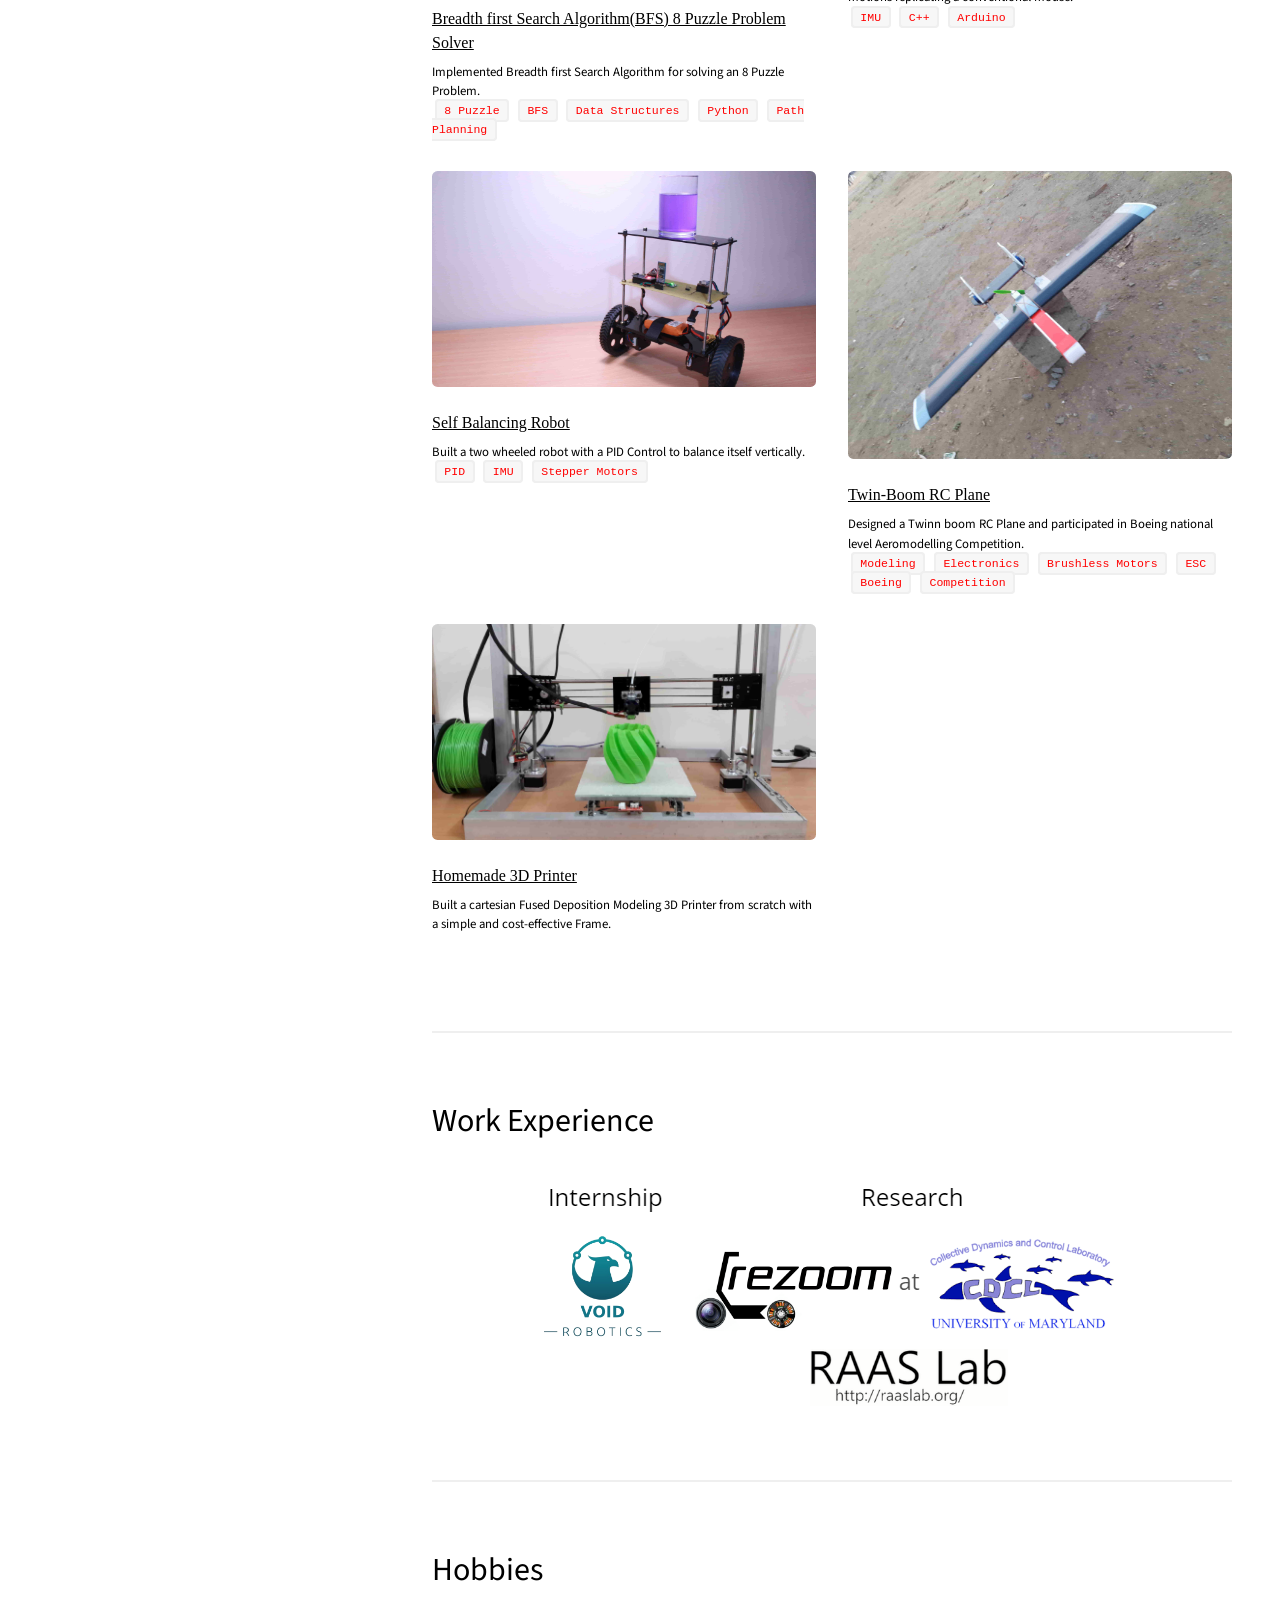
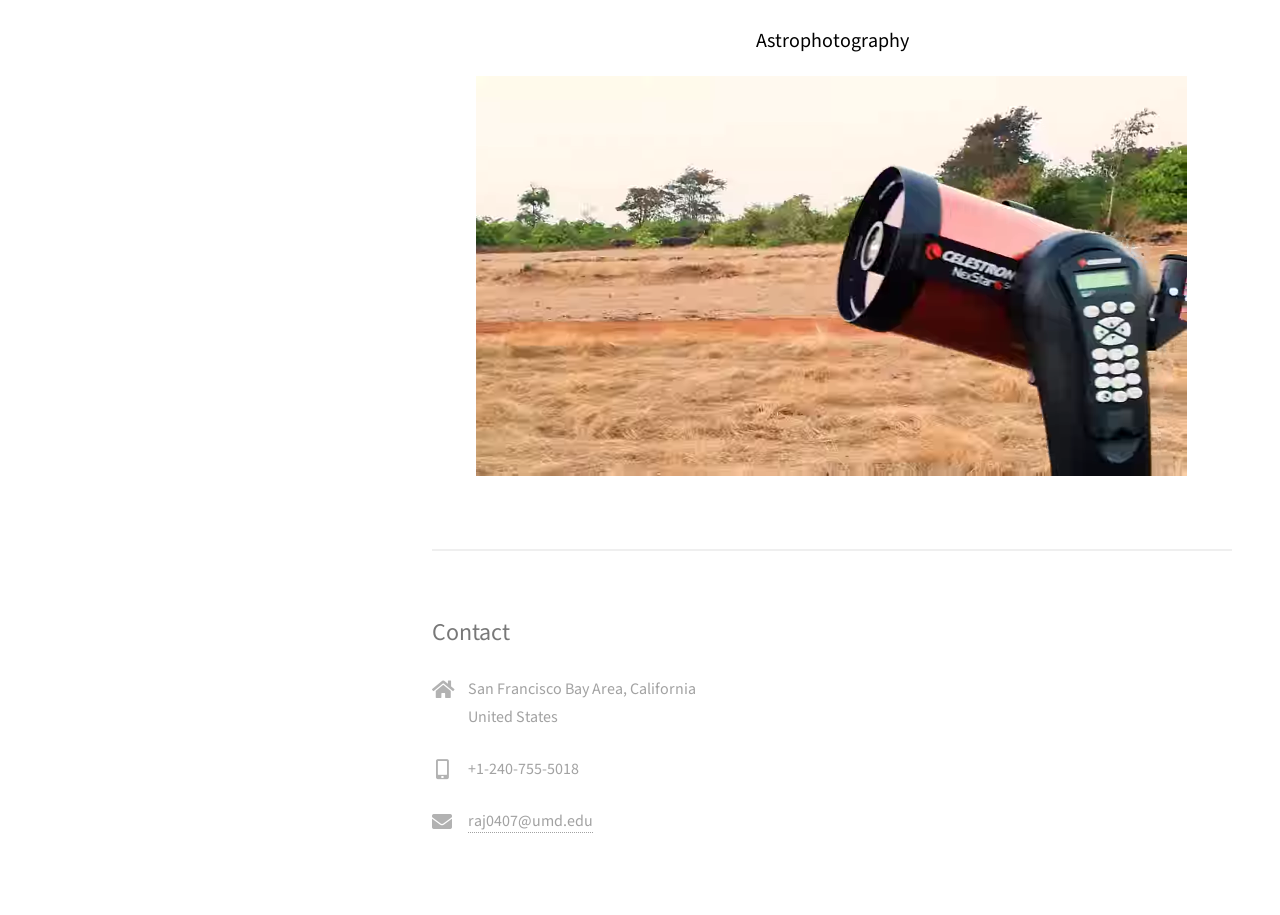
==== commit 54cf2879: "Update main Page" ====
--- a/index.html
+++ b/index.html
@@ -132,7 +132,7 @@
 							</article>
 
 							<article class="col-6 col-12-xsmall work-item">
-								<a href="https://youtu.be/Ulml3lL2lwg?autoplay=1" class="image fit thumb"><video autoplay loop id="video-background" muted plays-inline><source src="images/thumbs/doggo/doggo.webm" type="video/webm"></video></a>
+								<a href="images/thumbs/Optiman Trajectory in Frenet Frame/optimal trajectory.webm" class="image fit thumb"><video autoplay loop id="video-background" muted plays-inline><source src="images/thumbs/Optiman Trajectory in Frenet Frame/optimal trajectory.webm" type="video/webm"></video></a>
 								<h3 style="font-family:verdana;"><font color="black"><u>Optimal Trajectory Generation in Frenet-Frame</u></font></h3>
 								<p><font color="black">Optimized local trajectory generation by minimizing Jerk in the lane’s TN Frame for increasing comfort level.<br/>
 								<ul>
@@ -169,7 +169,7 @@
 							</article>
 
 							<article class="col-6 col-12-xsmall work-item">
-								<a href="https://youtu.be/Ulml3lL2lwg?autoplay=1" class="image fit thumb"><video autoplay loop id="video-background" muted plays-inline><source src="images/thumbs/doggo/doggo.webm" type="video/webm"></video></a>
+								<a href="images/thumbs/Hybrid Astar/hybrid astar.webm" class="image fit thumb"><video autoplay loop id="video-background" muted plays-inline><source src="images/thumbs/Hybrid Astar/hybrid astar.webm" type="video/webm"></video></a>
 								<h3 style="font-family:verdana;"><font color="black"><u>Hybrid A* for Car using Kinematic & Reeds-Shepp Model</u></font></h3>
 								<p><font color="black">A Motion Planner based on combined non-holonomic & holonomic heuristics to accelerate & optimize the solution.<br/>
 								<ul>
@@ -187,7 +187,7 @@
 							</article>
 
 							<article class="col-6 col-12-xsmall work-item">
-								<a href="https://youtu.be/Ulml3lL2lwg?autoplay=1" class="image fit thumb"><video autoplay loop id="video-background" muted plays-inline><source src="images/thumbs/doggo/doggo.webm" type="video/webm"></video></a>
+								<a href="images/fulls/Dynamic Window Approach/dwa.webm" class="image fit thumb"><video autoplay loop id="video-background" muted plays-inline><source src="images/thumbs/Dynamic Window Approach/dwa.webm" type="video/webm"></video></a>
 								<h3 style="font-family:verdana;"><font color="black"><u>Dynamic-Window Approach for Motion Planning</u></font></h3>
 								<p><font color="black">Built a kino-dynamic path planner capable of avoiding dynamic obstacles by sampling actions in robots control space.<br/>
 								<ul>
@@ -206,7 +206,7 @@
 
 
 							<article class="col-6 col-12-xsmall work-item">
-								<a href="https://youtu.be/Ulml3lL2lwg?autoplay=1" class="image fit thumb"><video autoplay loop id="video-background" muted plays-inline><source src="images/thumbs/doggo/doggo.webm" type="video/webm"></video></a>
+								<a href="images/thumbs/Extendex Kalman Filter/ekf.webm" class="image fit thumb"><video autoplay loop id="video-background" muted plays-inline><source src="images/thumbs/Extendex Kalman Filter/ekf.webm" type="video/webm"></video></a>
 								<h3 style="font-family:verdana;"><font color="black"><u>Extended Kalman Filter for Tracking 15-State's</u></font></h3>
 								<p><font color="black">Developed a pose, twist & acceleration state estimator using Omni-directional kinematics for prediction.<br/>
 								<ul>
@@ -506,15 +506,10 @@
 						<center>
 							<video height="400" autoplay loop id="video-background" muted plays-inline><source src="images/thumbs/hobbies/astrophotography.webm" type="video/webm"></video>
 						</center>
-<!-- 						<center><font color="black"><h3>Rubik's Cubes</font></h2></center>
-						<center><font color="black"><h3>MIDI</font></h2></center> -->
 					</section>
 
 				<!-- Five -->
 					<section id="Four">
-<!-- 						<header class="major">
-							<font color="black"><h2>Contact</font></h2>
-						</header> -->
 						<h2>Contact</h2>
 							<div class="col-4 col-12-small">
 								<ul class="labeled-icons">
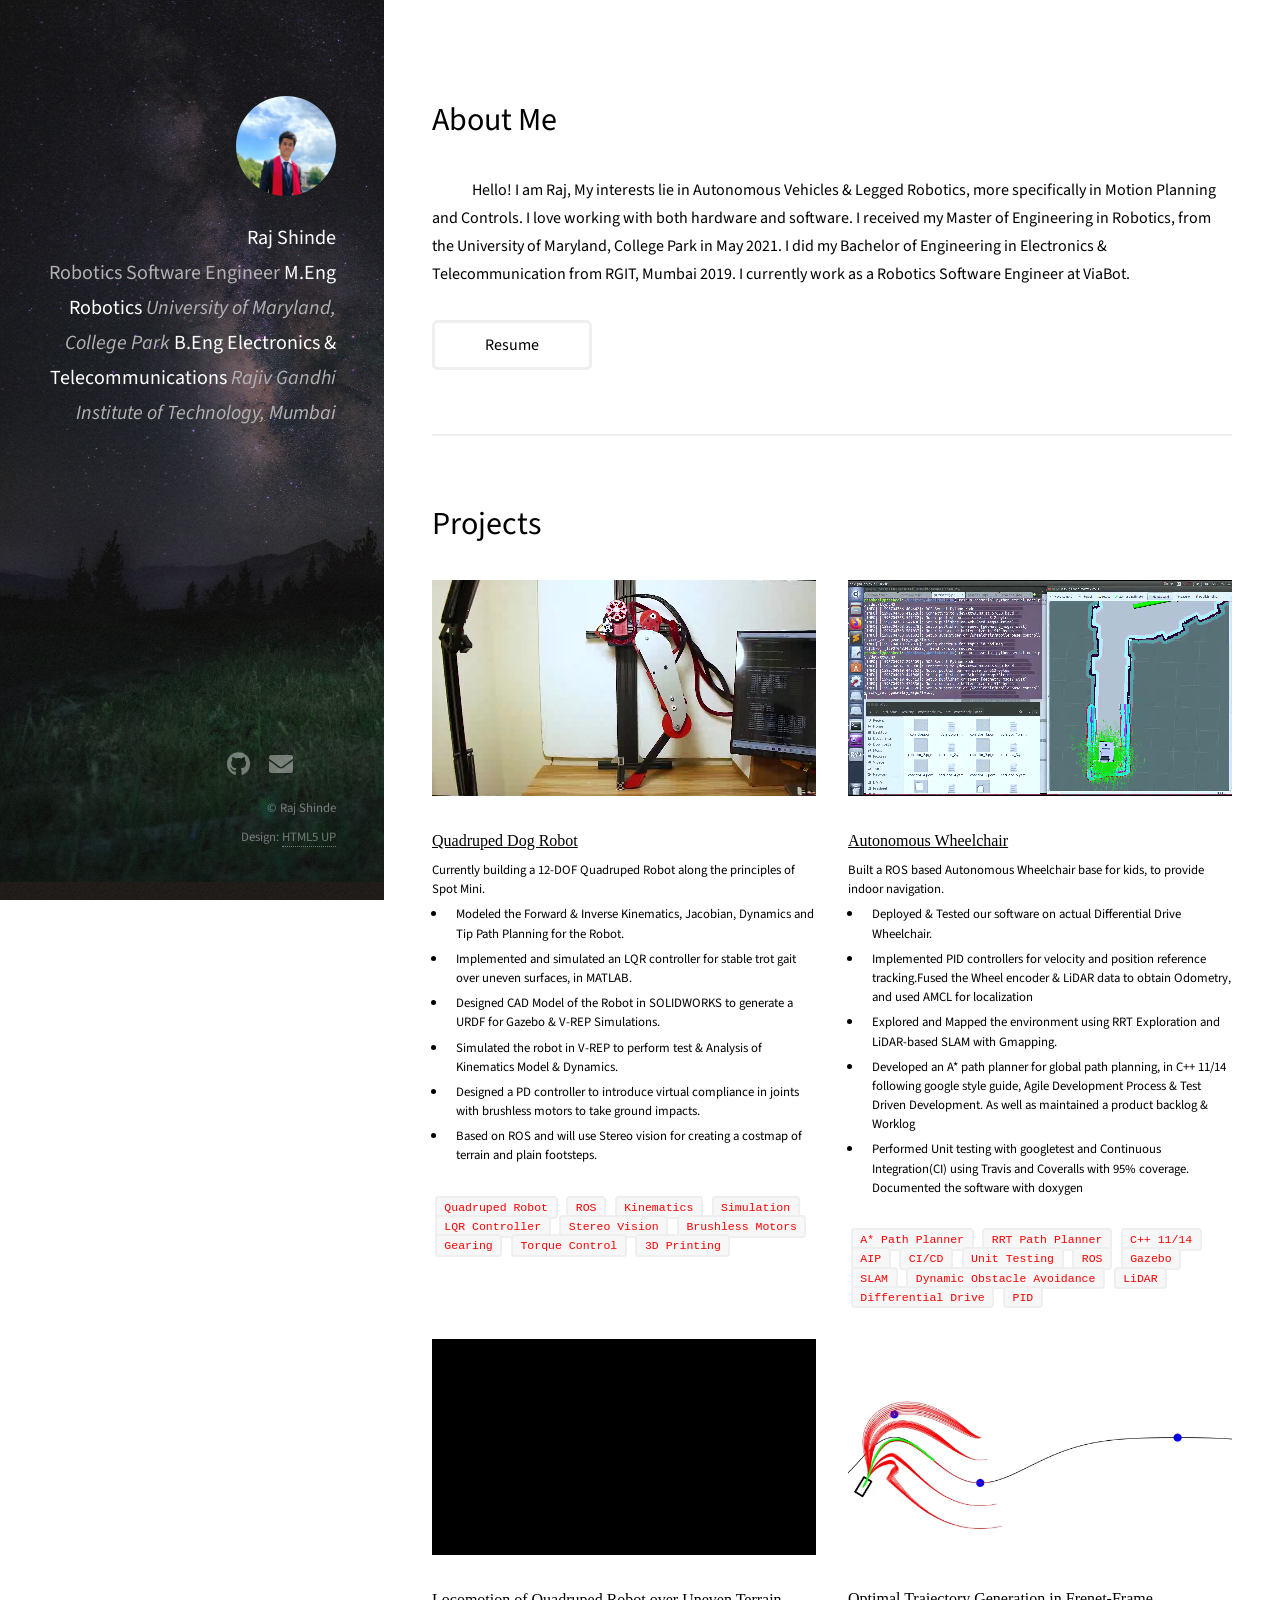
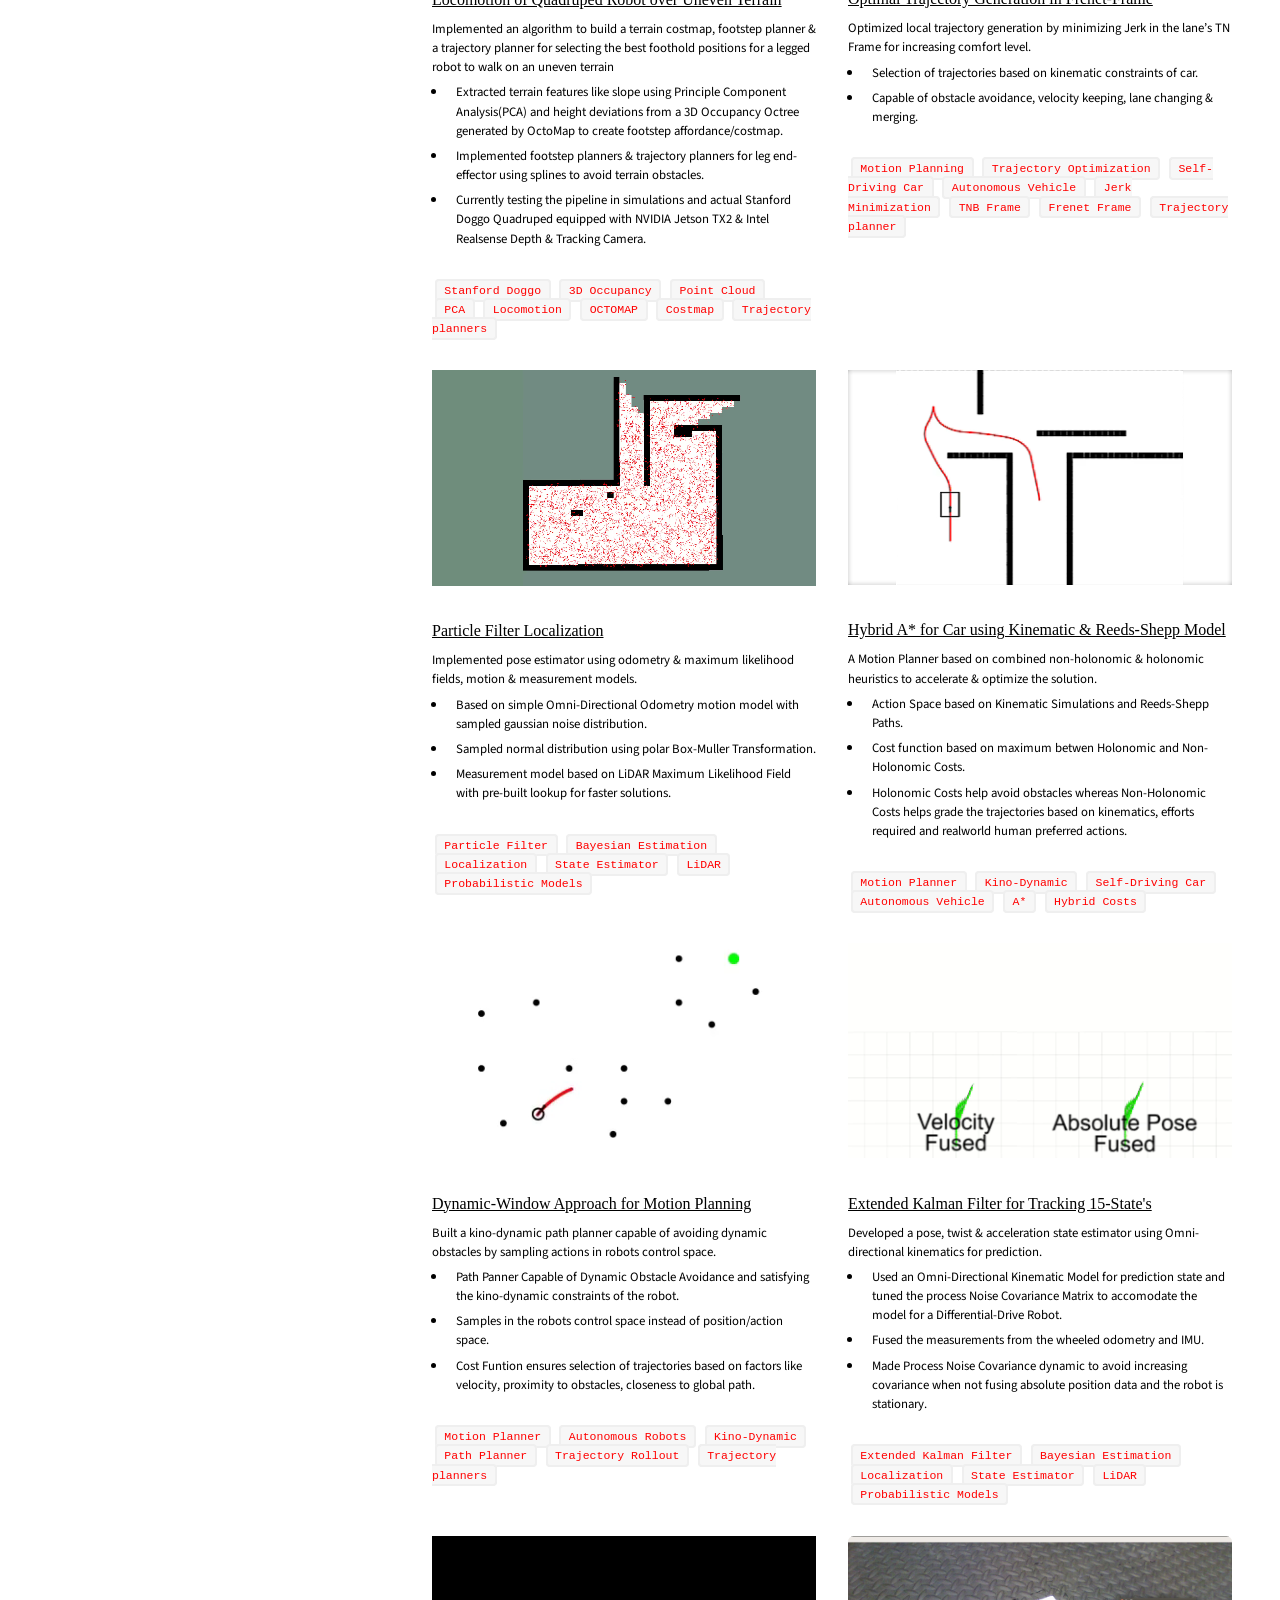
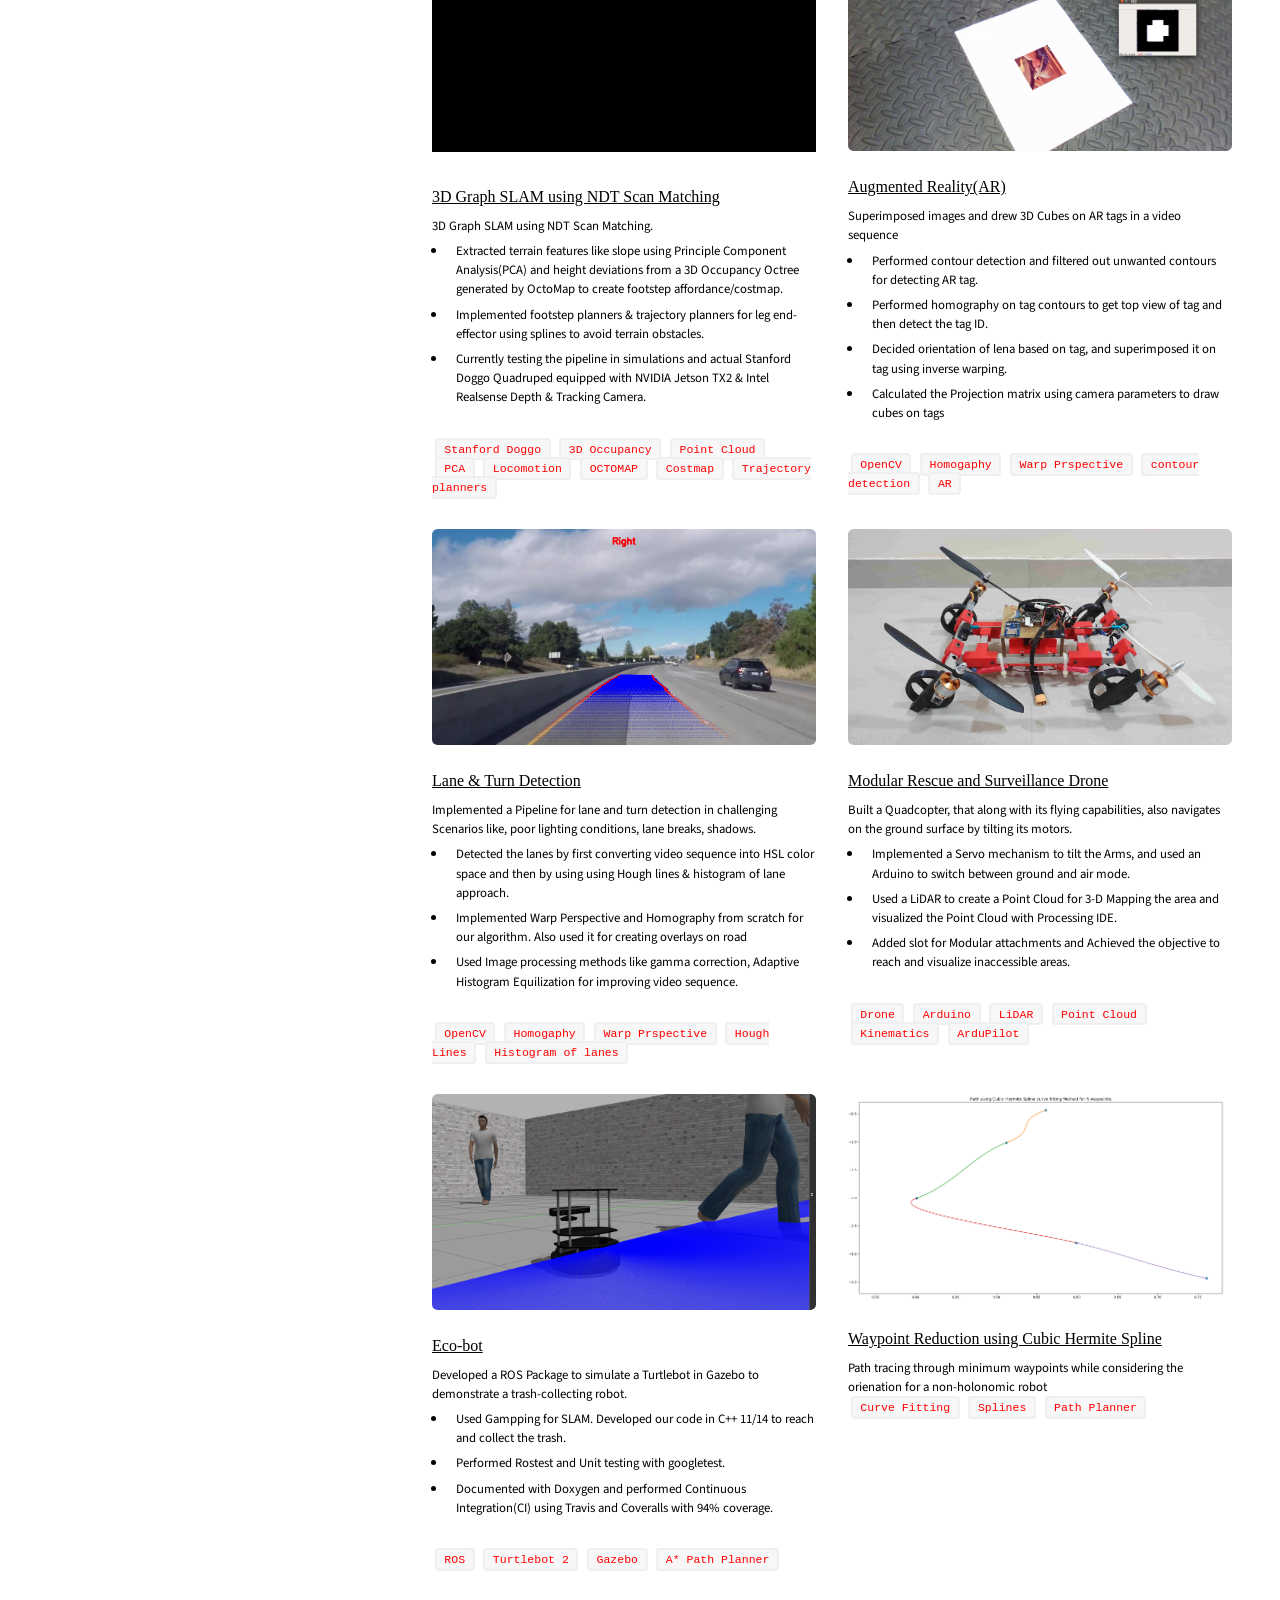
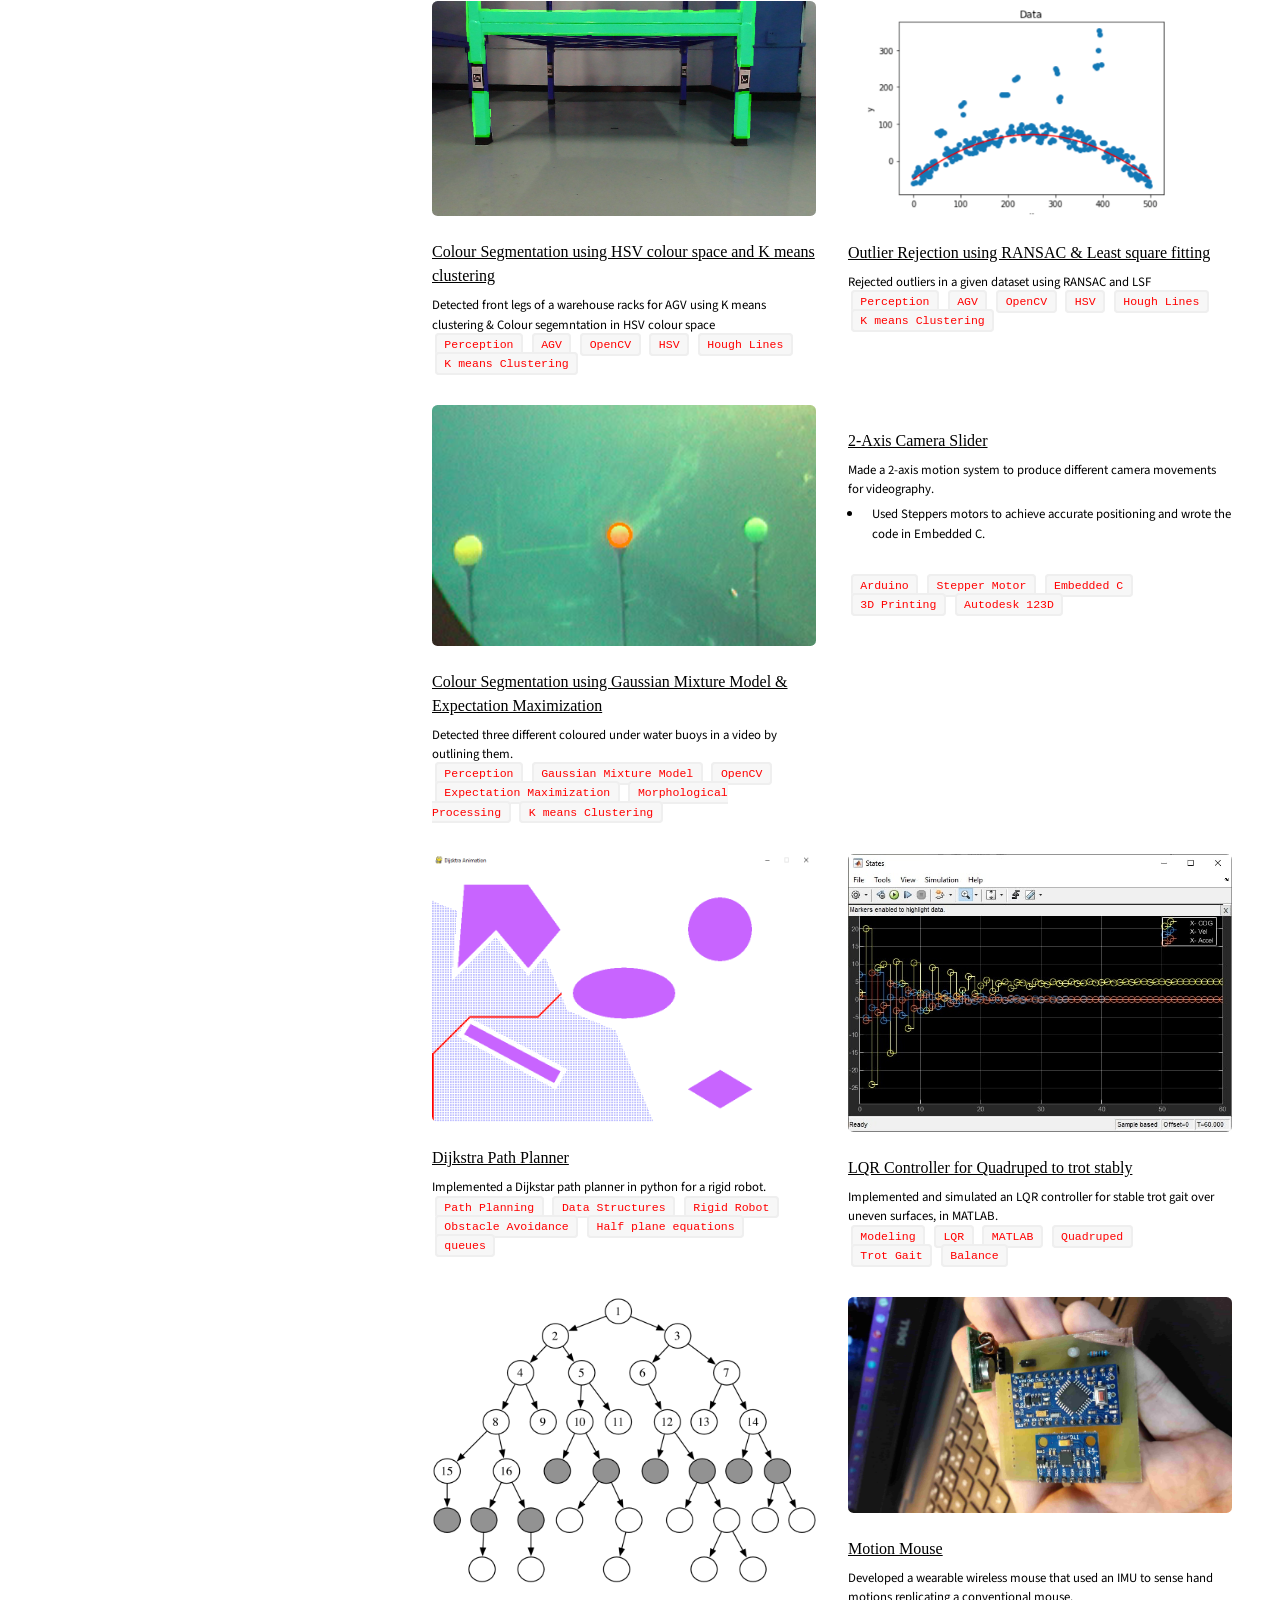
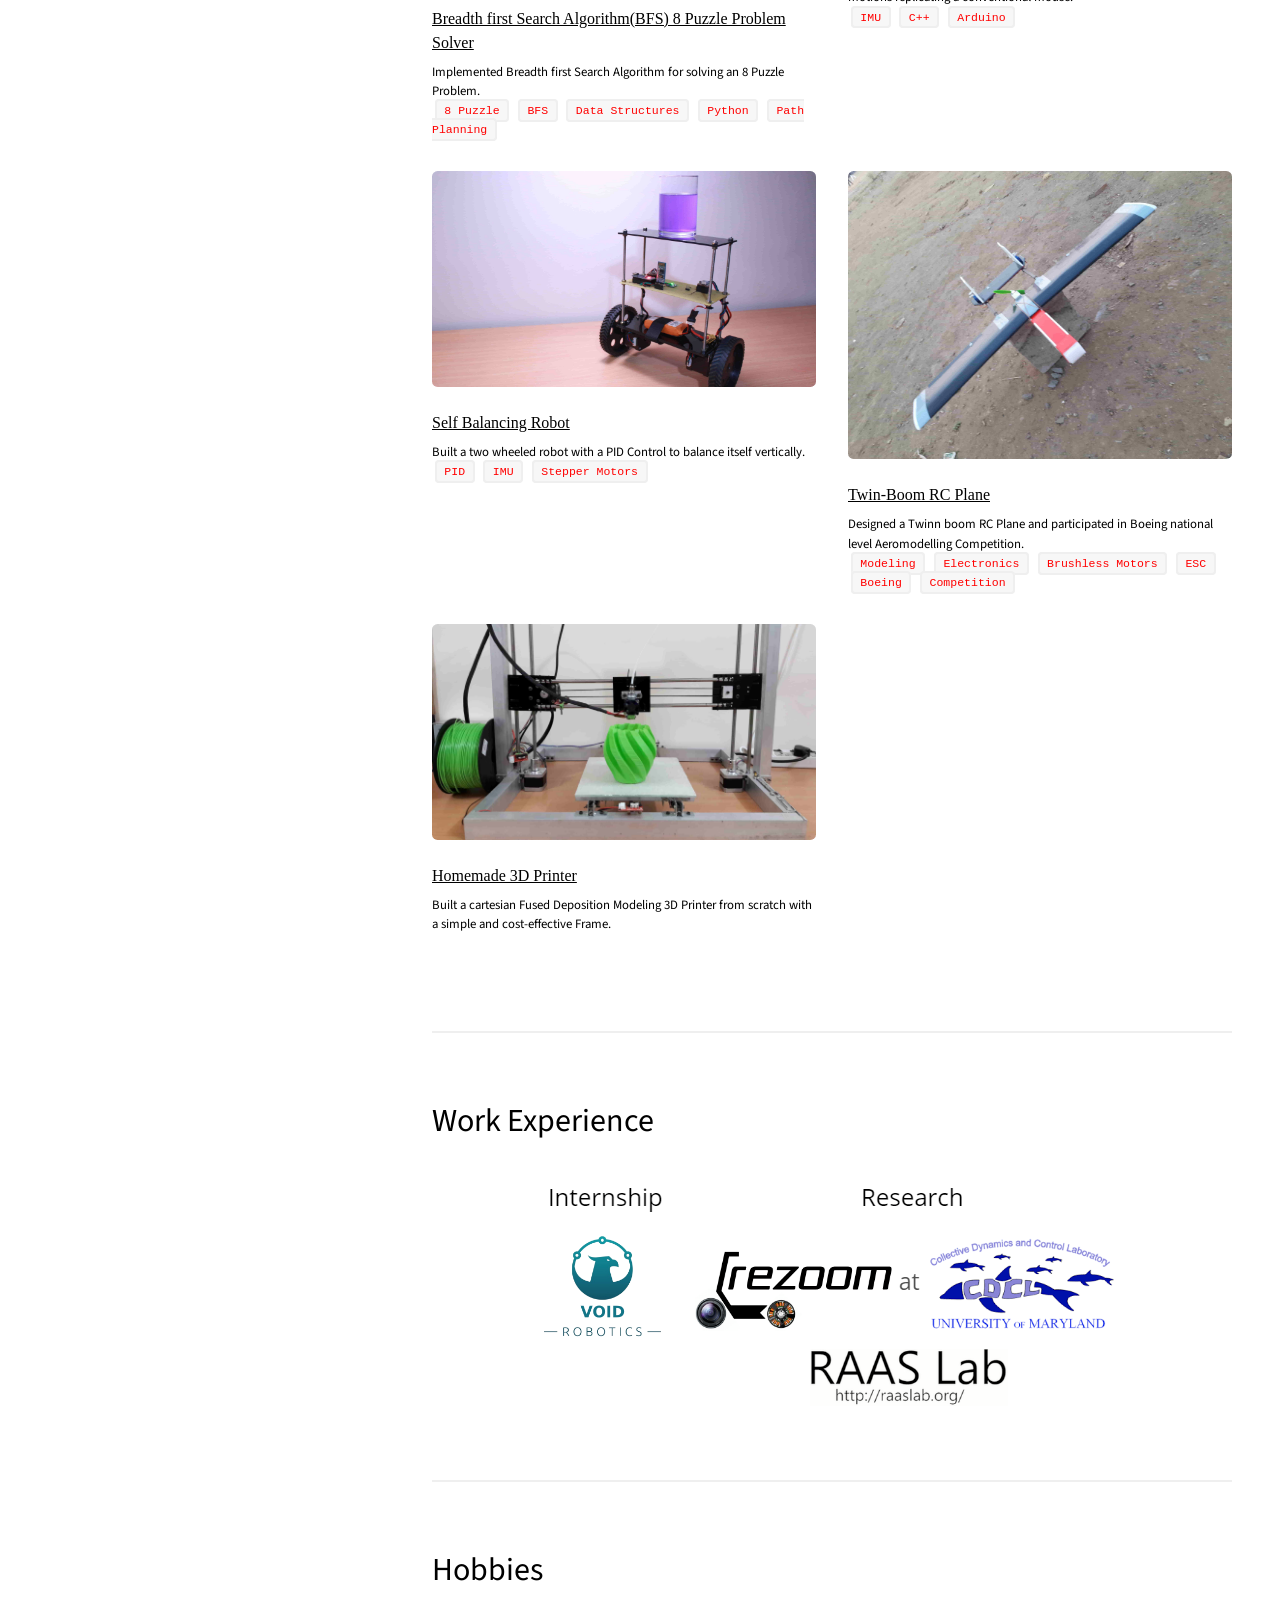
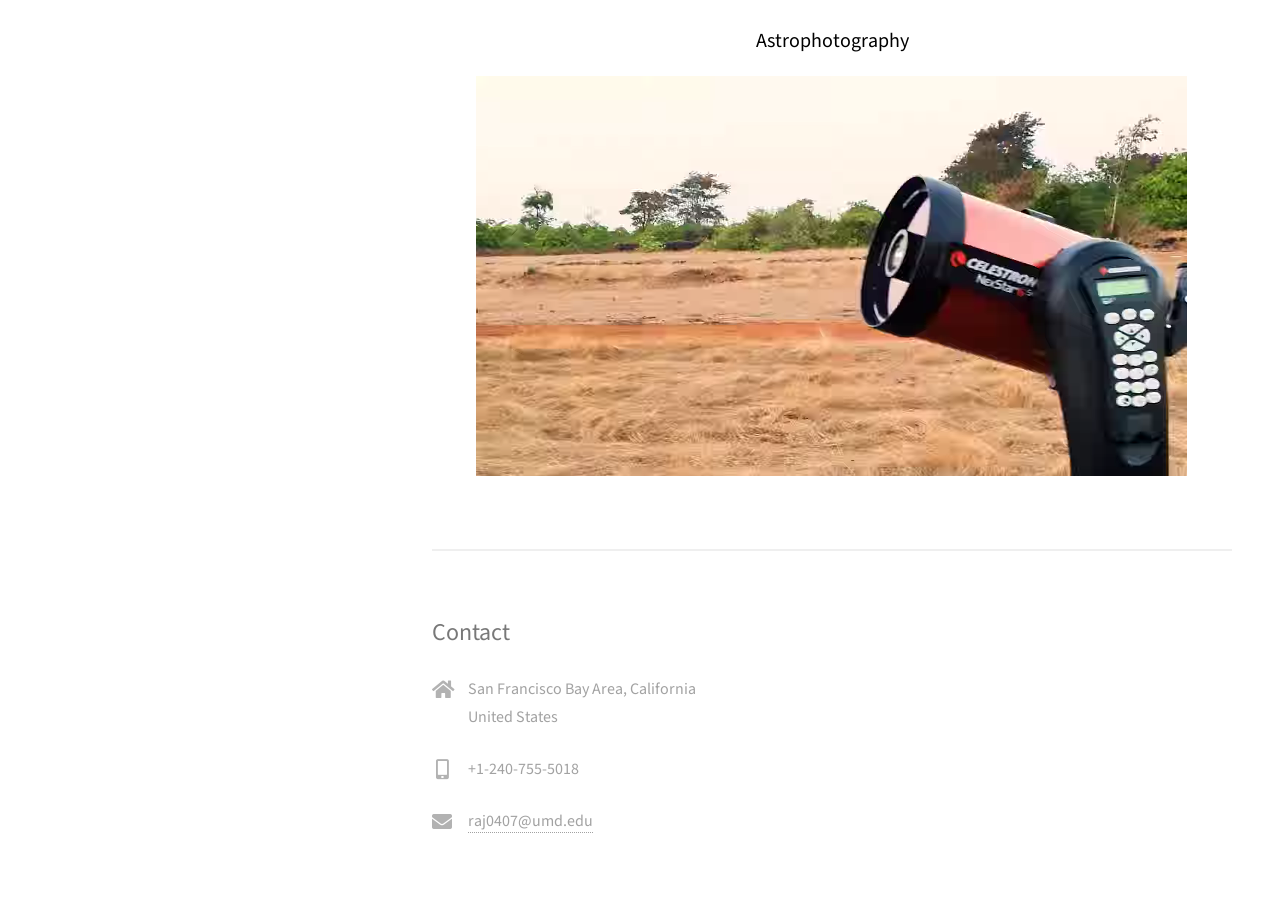
==== commit 43b6bbb6: "Add updated main page" ====
--- a/index.html
+++ b/index.html
@@ -151,7 +151,7 @@
 							</article>
 
 							<article class="col-6 col-12-xsmall work-item">
-								<a href="https://youtu.be/Ulml3lL2lwg?autoplay=1" class="image fit thumb"><video autoplay loop id="video-background" muted plays-inline><source src="images/thumbs/doggo/doggo.webm" type="video/webm"></video></a>
+								<a href="images/thumbs/Particle Filter/particle filter.webm" class="image fit thumb"><video autoplay loop id="video-background" muted plays-inline><source src="images/thumbs/Particle Filter/particle filter.webm" type="video/webm"></video></a>
 								<h3 style="font-family:verdana;"><font color="black"><u>Particle Filter Localization</u></font></h3>
 								<p><font color="black">Implemented pose estimator using odometry & maximum likelihood fields, motion & measurement models.<br/>
 								<ul>
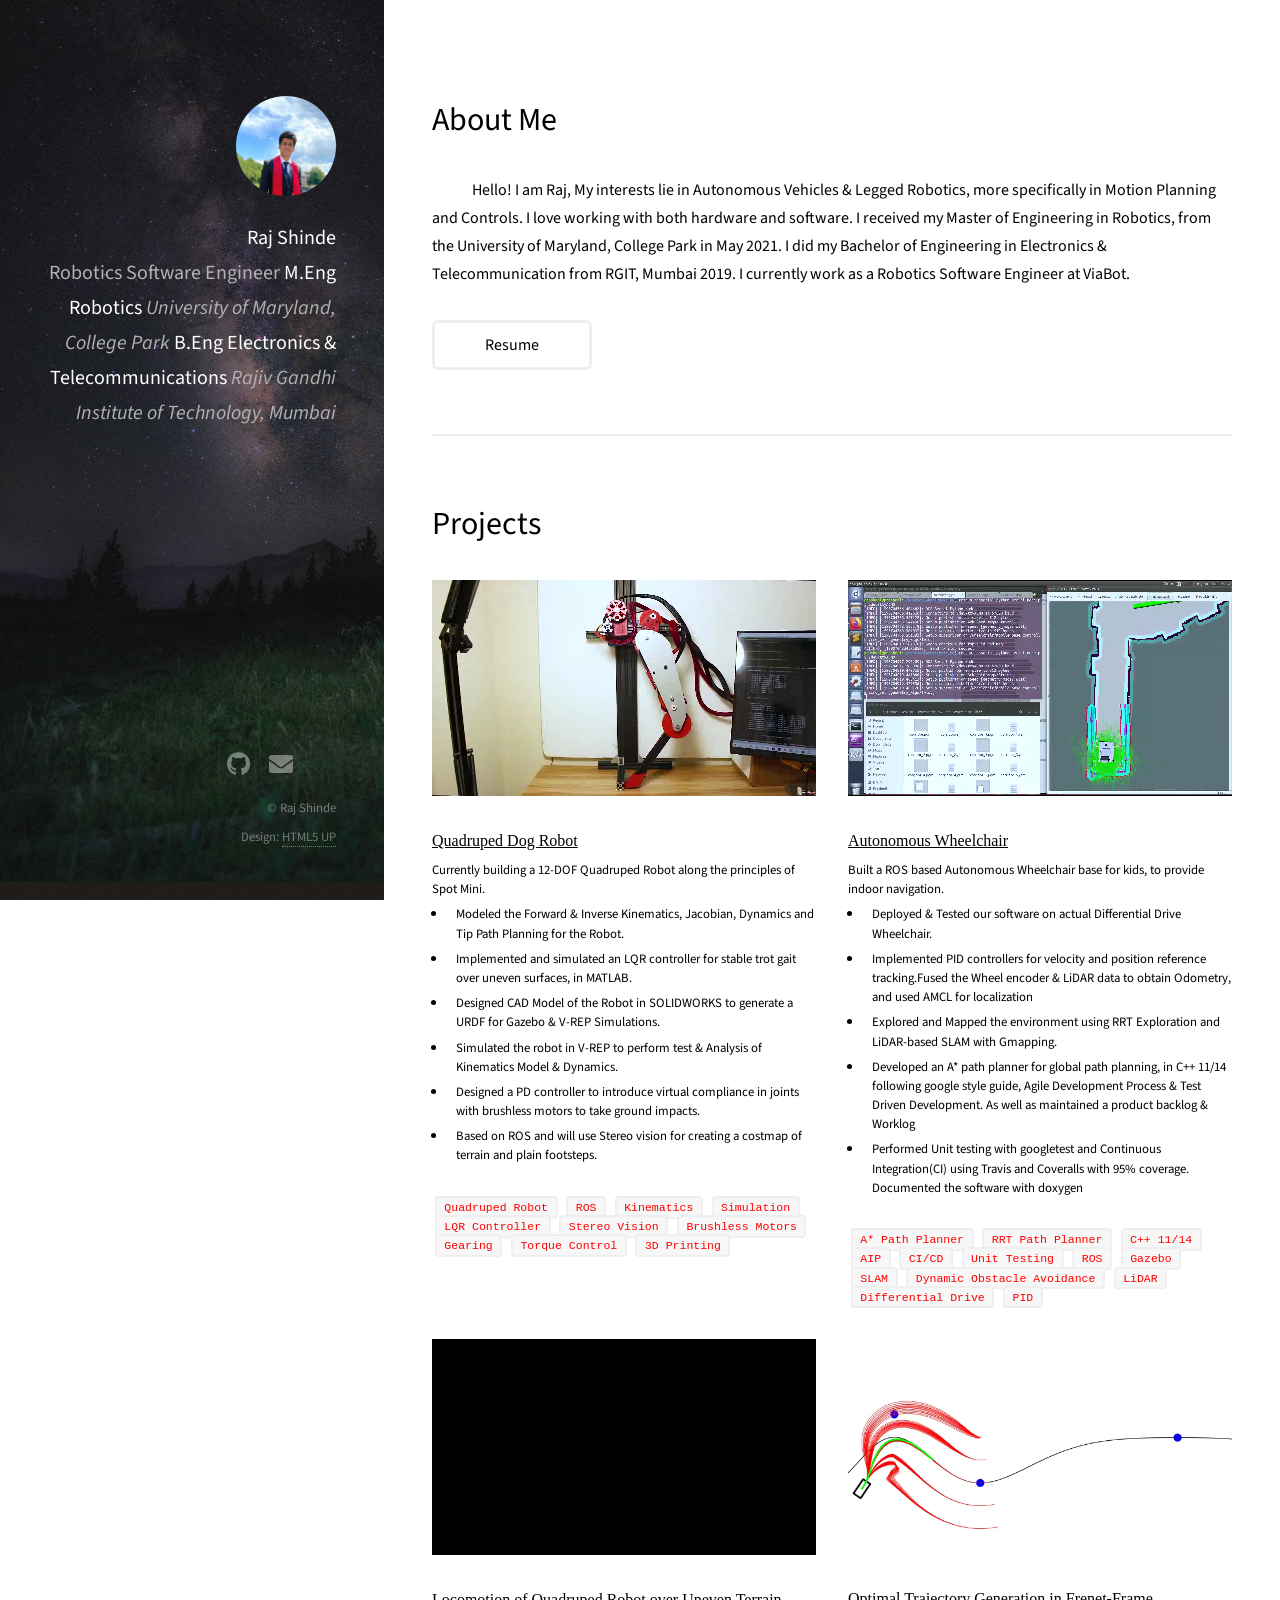
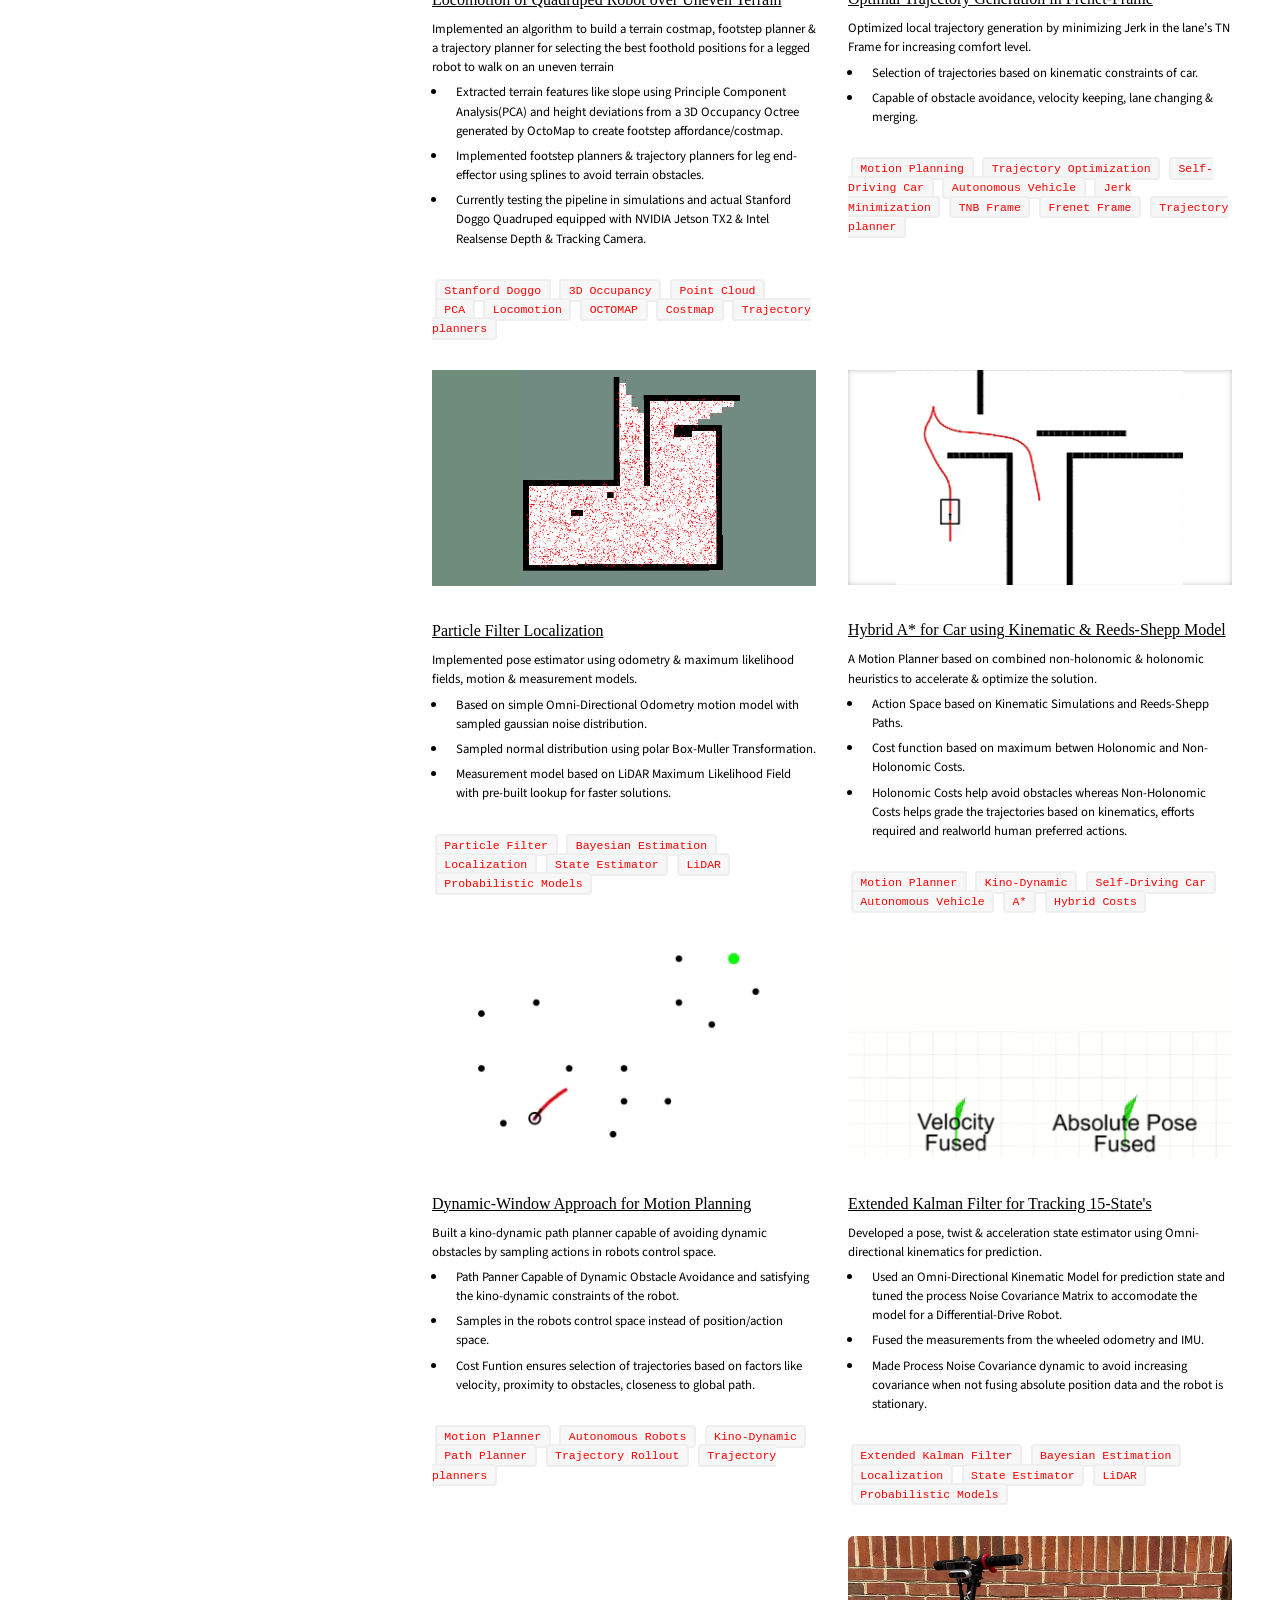
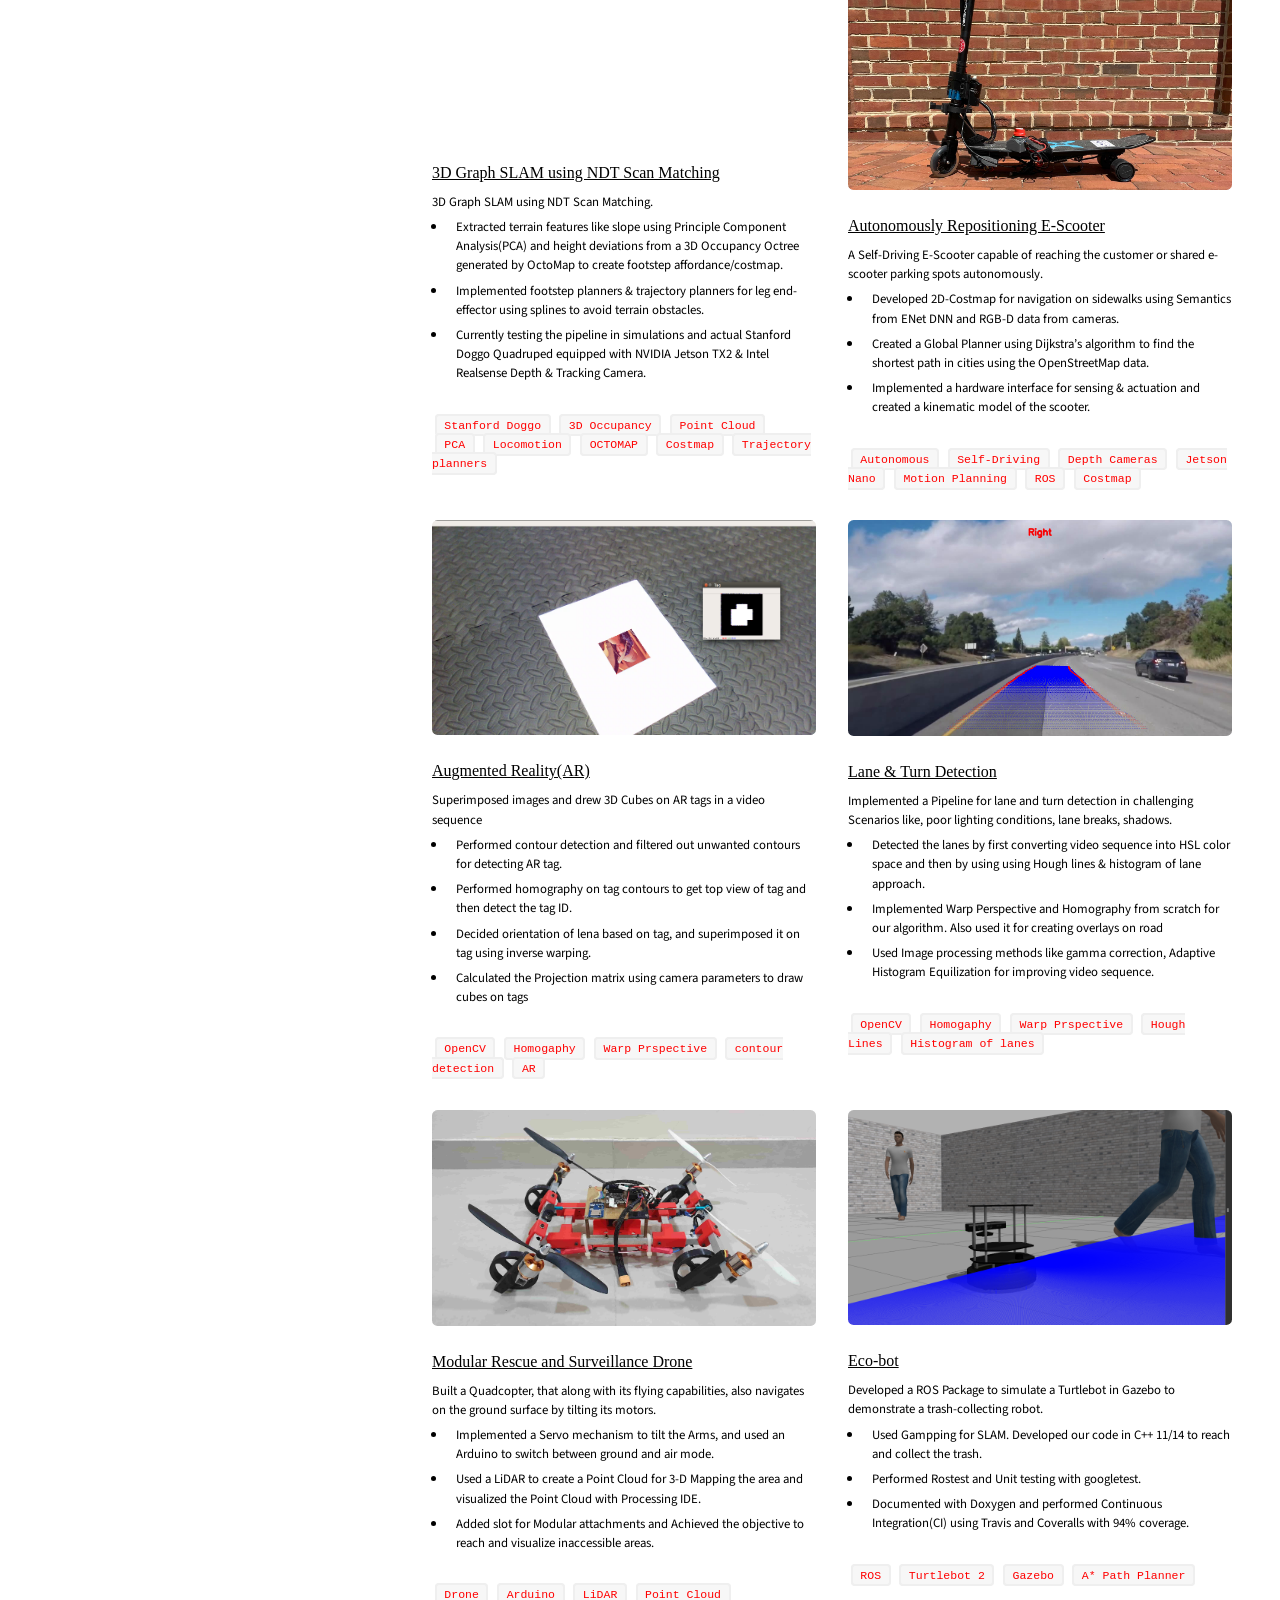
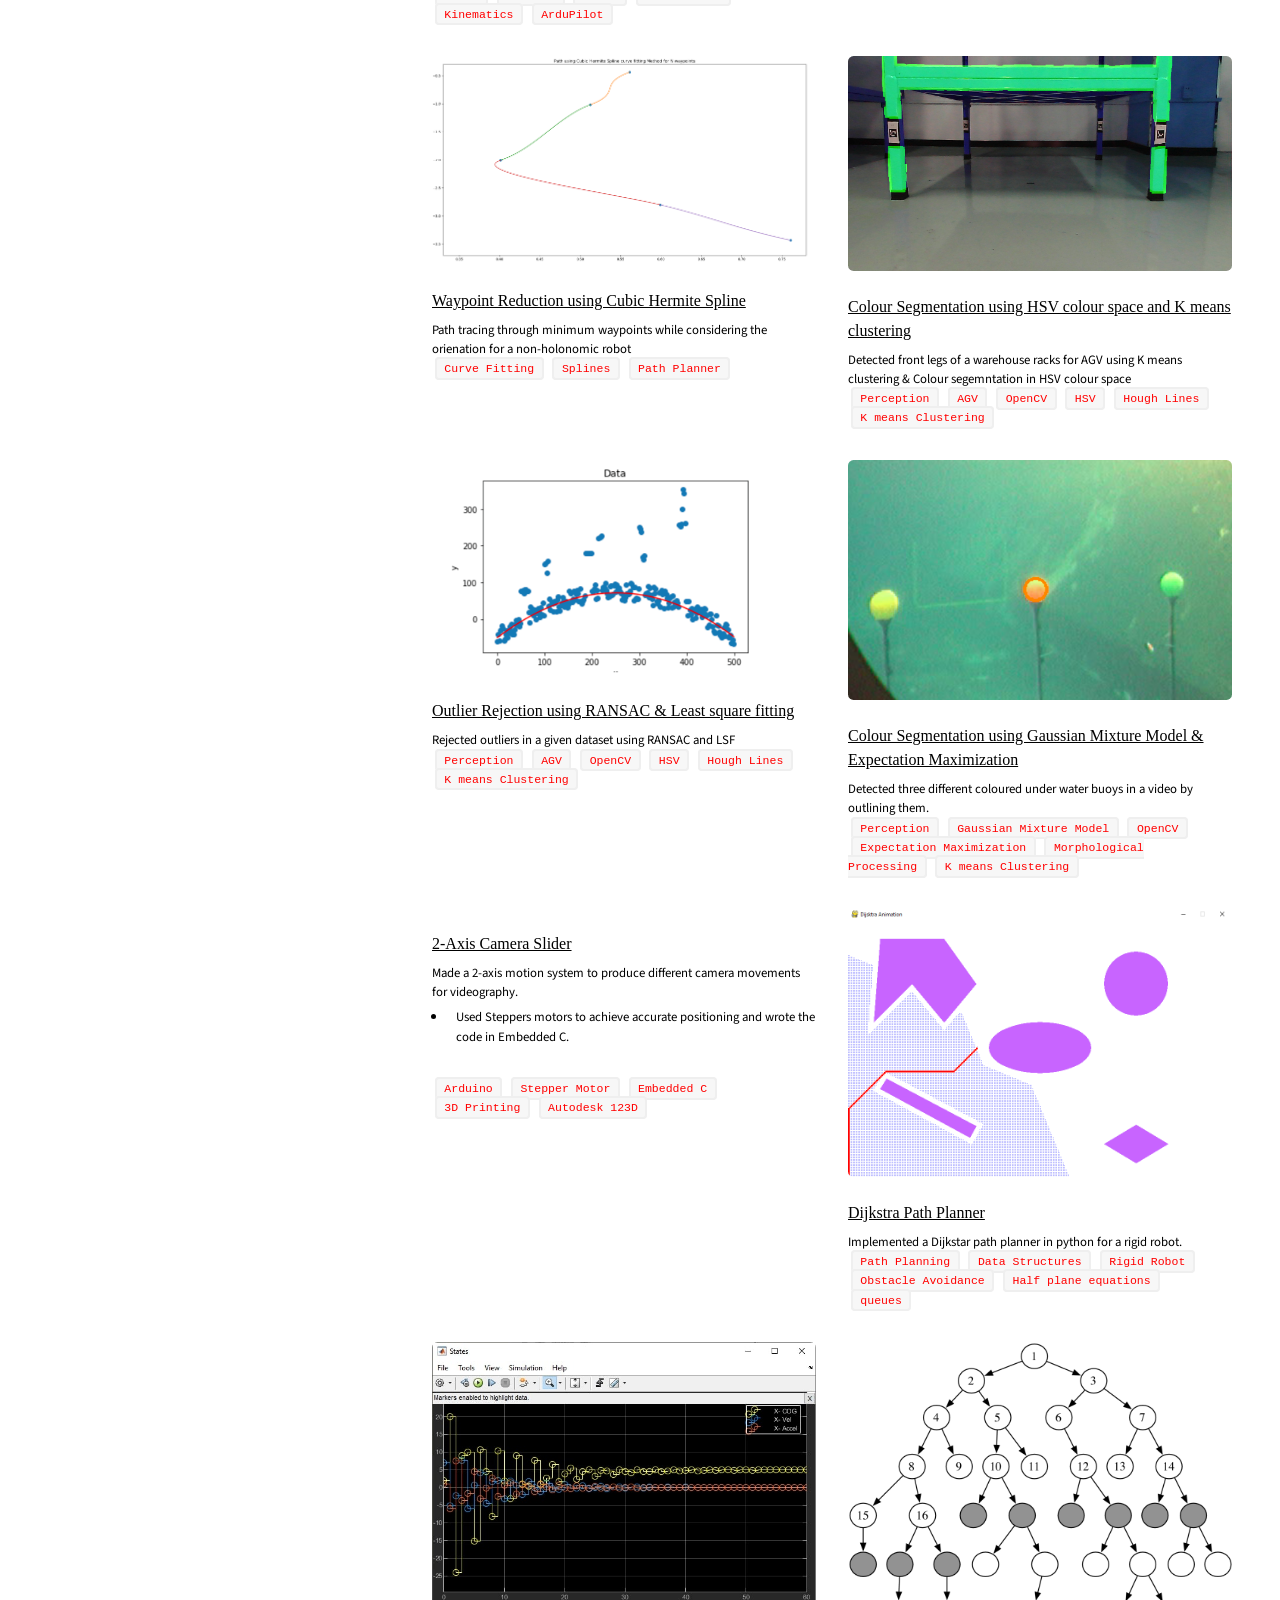
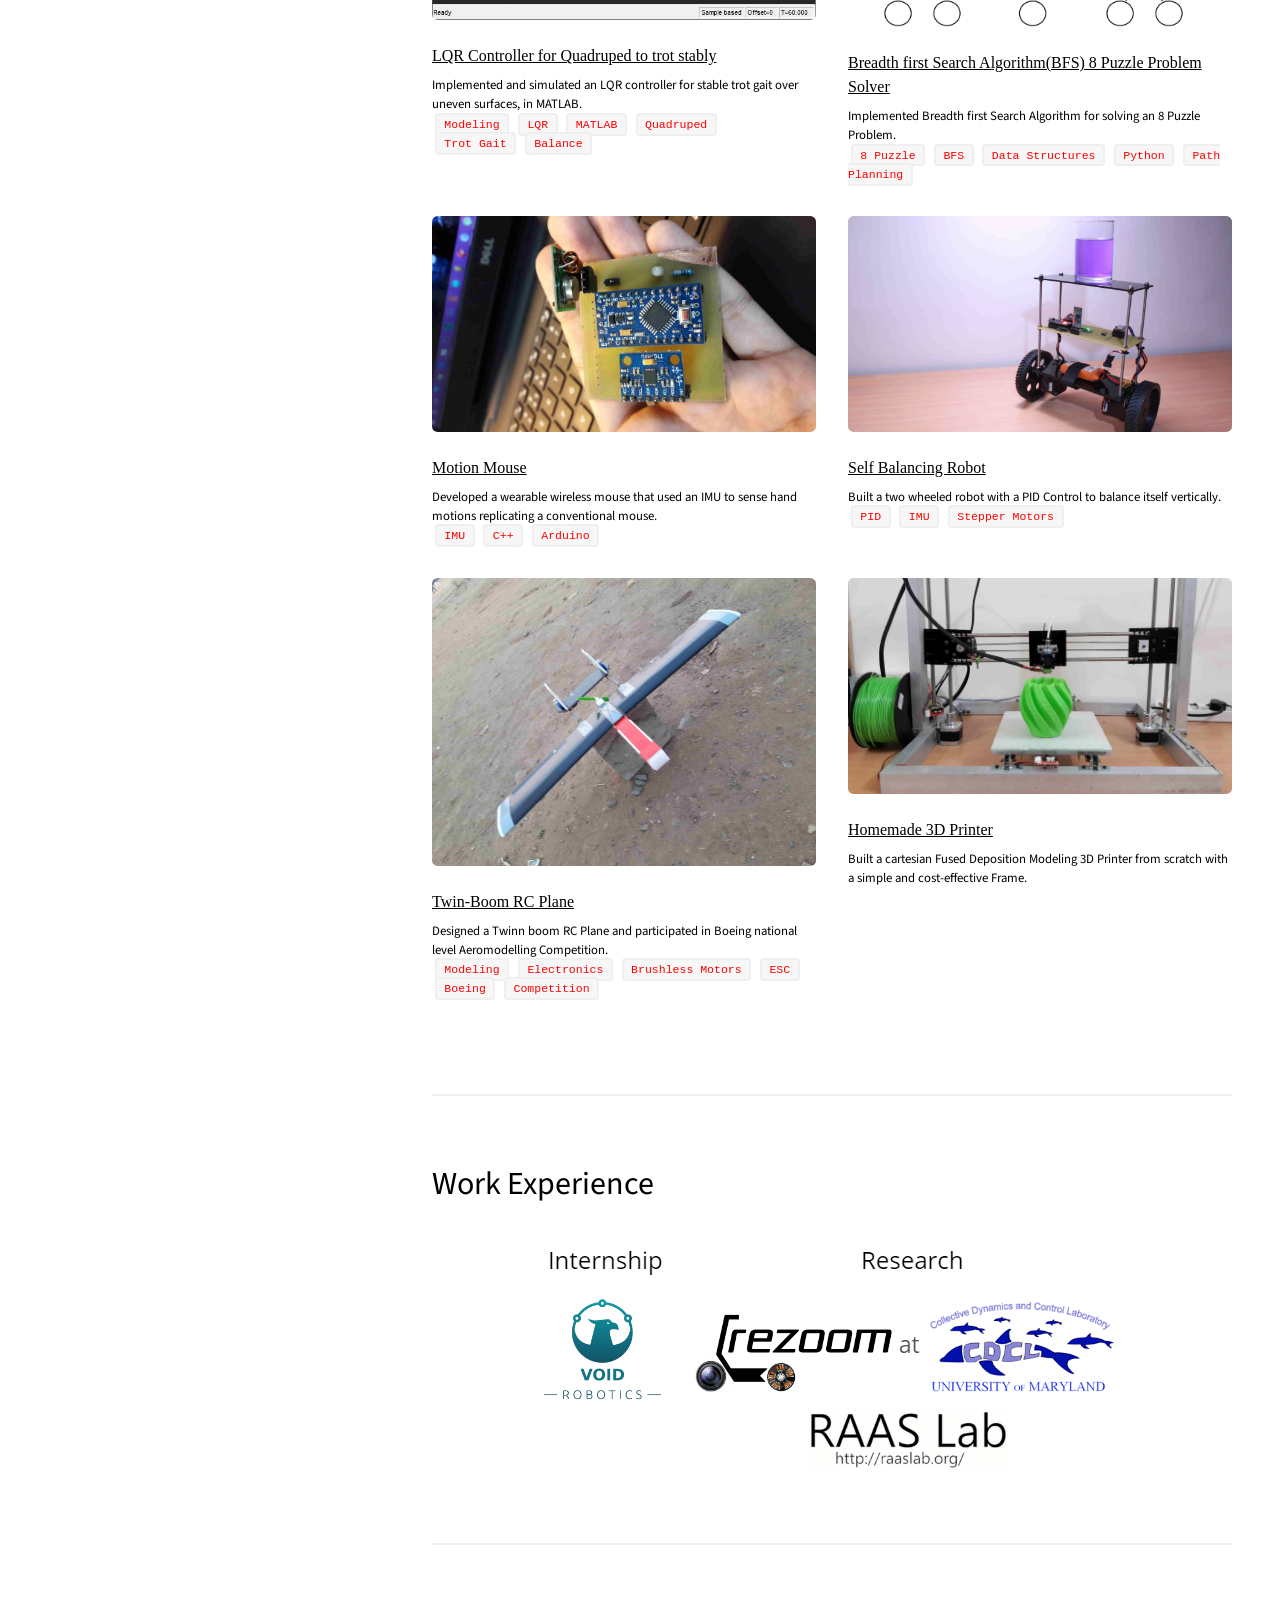
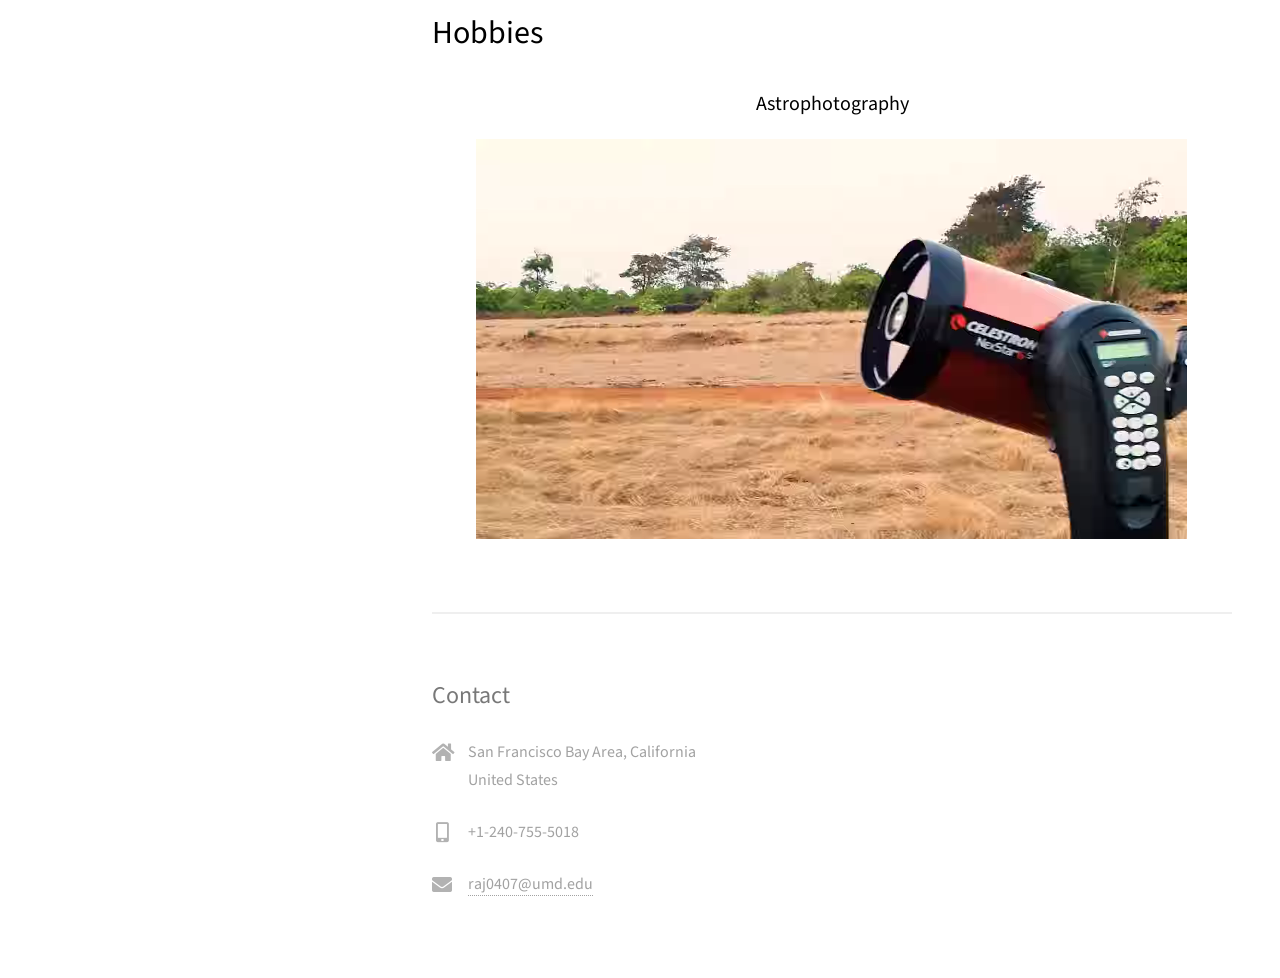
==== commit 31066249: "Update main Page" ====
--- a/index.html
+++ b/index.html
@@ -224,7 +224,7 @@
 							</article>
 
 							<article class="col-6 col-12-xsmall work-item">
-								<a href="https://youtu.be/Ulml3lL2lwg?autoplay=1" class="image fit thumb"><video autoplay loop id="video-background" muted plays-inline><source src="images/thumbs/doggo/doggo.webm" type="video/webm"></video></a>
+								<a href="" class="image fit thumb"><video autoplay loop id="video-background" muted plays-inline><img src="images/fulls/" alt="" /></a>
 								<h3 style="font-family:verdana;"><font color="black"><u>3D Graph SLAM using NDT Scan Matching</u></font></h3>
 								<p><font color="black">3D Graph SLAM using NDT Scan Matching.<br/>
 								<ul>
@@ -240,6 +240,25 @@
 								<code><font color="Red">OCTOMAP</font></code>
 								<code><font color="Red">Costmap</font></code>
 								<code><font color="Red">Trajectory planners</font></code>
+								</p>
+							</article>
+
+							<article class="col-6 col-12-xsmall work-item">
+								<a href="https://youtu.be/Ulml3lL2lwg?autoplay=1" class="image fit thumb"><img src="images/fulls/E-scooter/escooter.jpg" alt="" /></a>
+								<h3 style="font-family:verdana;"><font color="black"><u>Autonomously Repositioning E-Scooter</u></font></h3>
+								<p><font color="black">A Self-Driving E-Scooter capable of reaching the customer or shared e-scooter parking spots autonomously.<br/>
+								<ul>
+                                  <li><p>Developed 2D-Costmap for navigation on sidewalks using Semantics from ENet DNN and RGB-D data from cameras.</p></li>
+								  <li><p>Created a Global Planner using Dijkstra’s algorithm to find the shortest path in cities using the OpenStreetMap data.</p></li>
+								  <li><p>Implemented a hardware interface for sensing & actuation and created a kinematic model of the scooter.</p></li>
+                                </ul></font><p>
+								<code><font color="Red">Autonomous</font></code>
+								<code><font color="Red">Self-Driving</font></code>
+								<code><font color="Red">Depth Cameras</font></code>
+								<code><font color="Red">Jetson Nano</font></code>
+								<code><font color="Red">Motion Planning</font></code>
+								<code><font color="Red">ROS</font></code>
+								<code><font color="Red">Costmap</font></code>
 								</p>
 							</article>
 
@@ -382,9 +401,8 @@
 							<article class="col-6 col-12-xsmall work-item">
 								<a href="images/fulls/slider/slider.gif" class="image fit thumb"><img src="images/fulls/slider/slider.gif" alt="" /></a>
 								<h3 style="font-family:verdana;"><font color="black"><u>2-Axis Camera Slider</u></font></h3>
-								<p><font color="black">Made a 2-axis motion system to produce different camera movements for videography.<br/>
-										
-										<ul>
+								<p><font color="black">Made a 2-axis motion system to produce different camera movements for videography.<br/>									
+								<ul>
                                   <li><p>Used Steppers motors to achieve accurate positioning and wrote the code in Embedded C.</p></li>
                                 </ul></font><p>					
 								<code><font color="Red">Arduino</font></code>
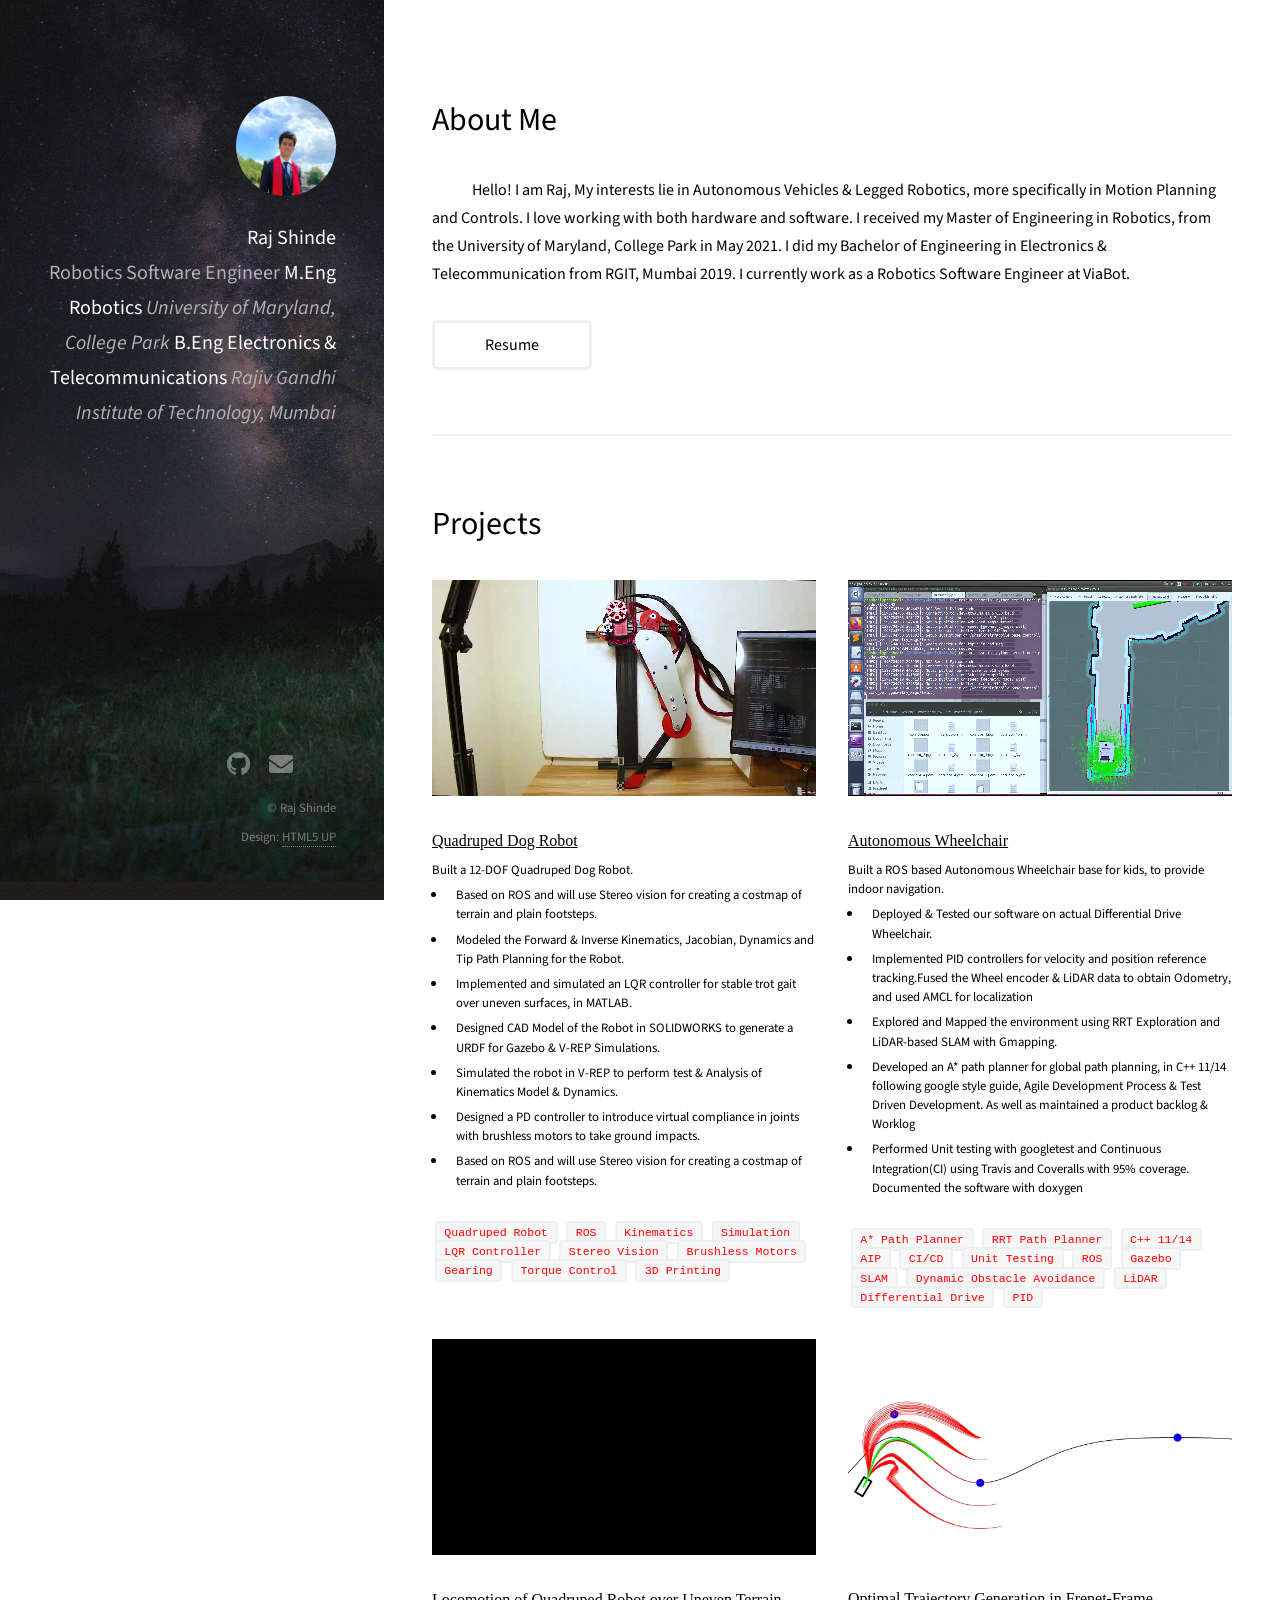
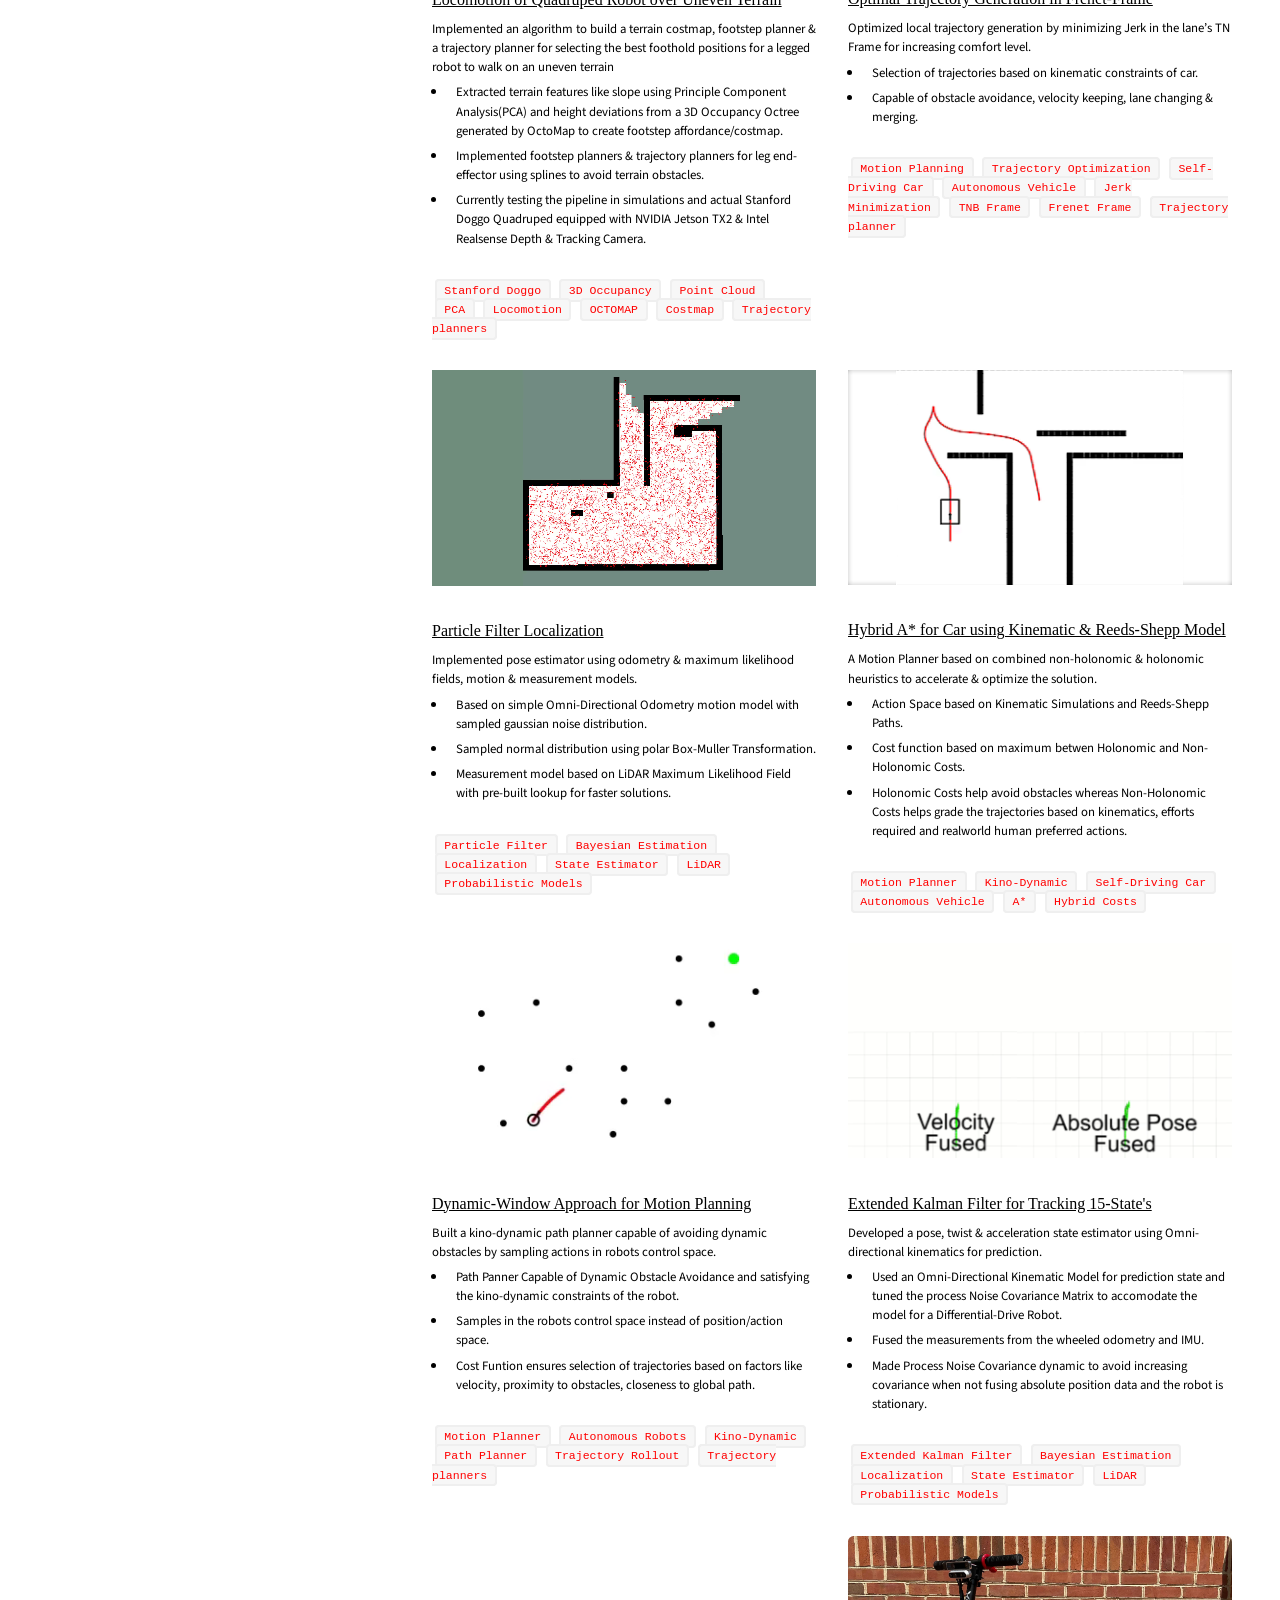
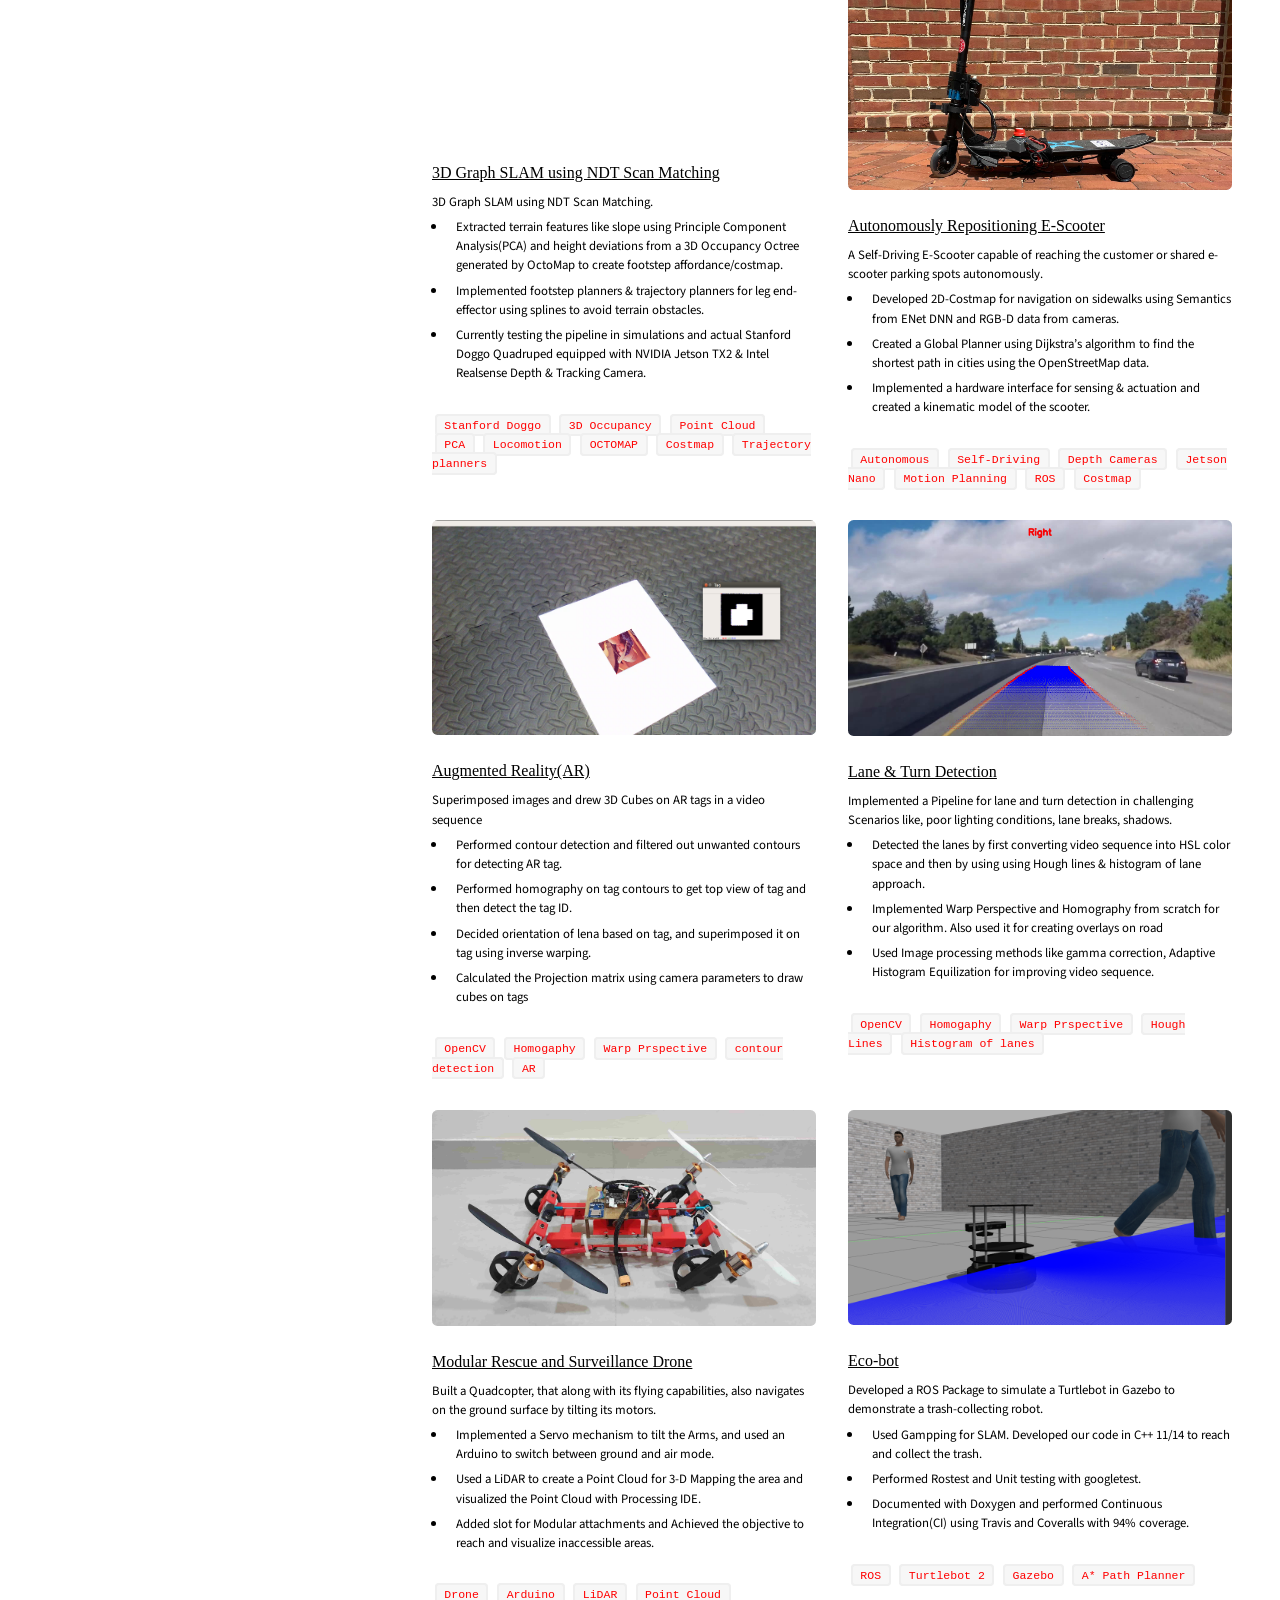
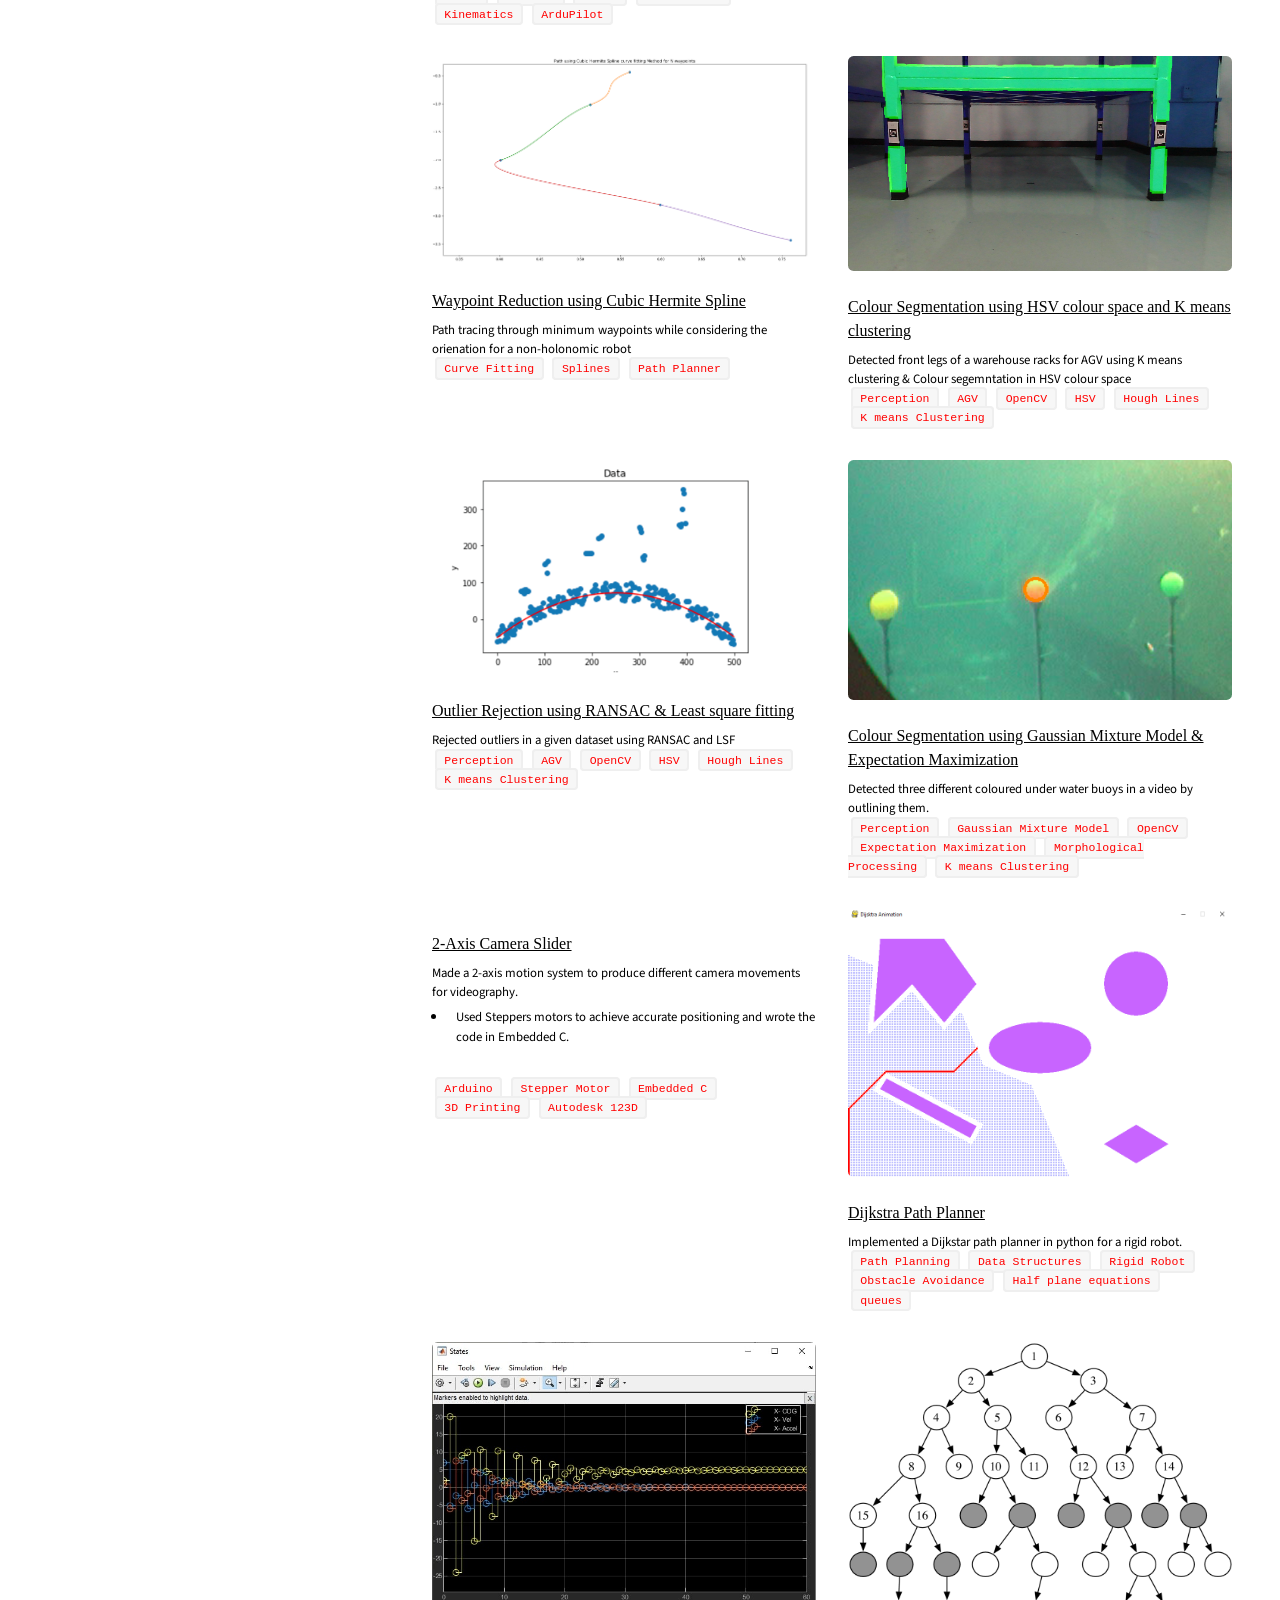
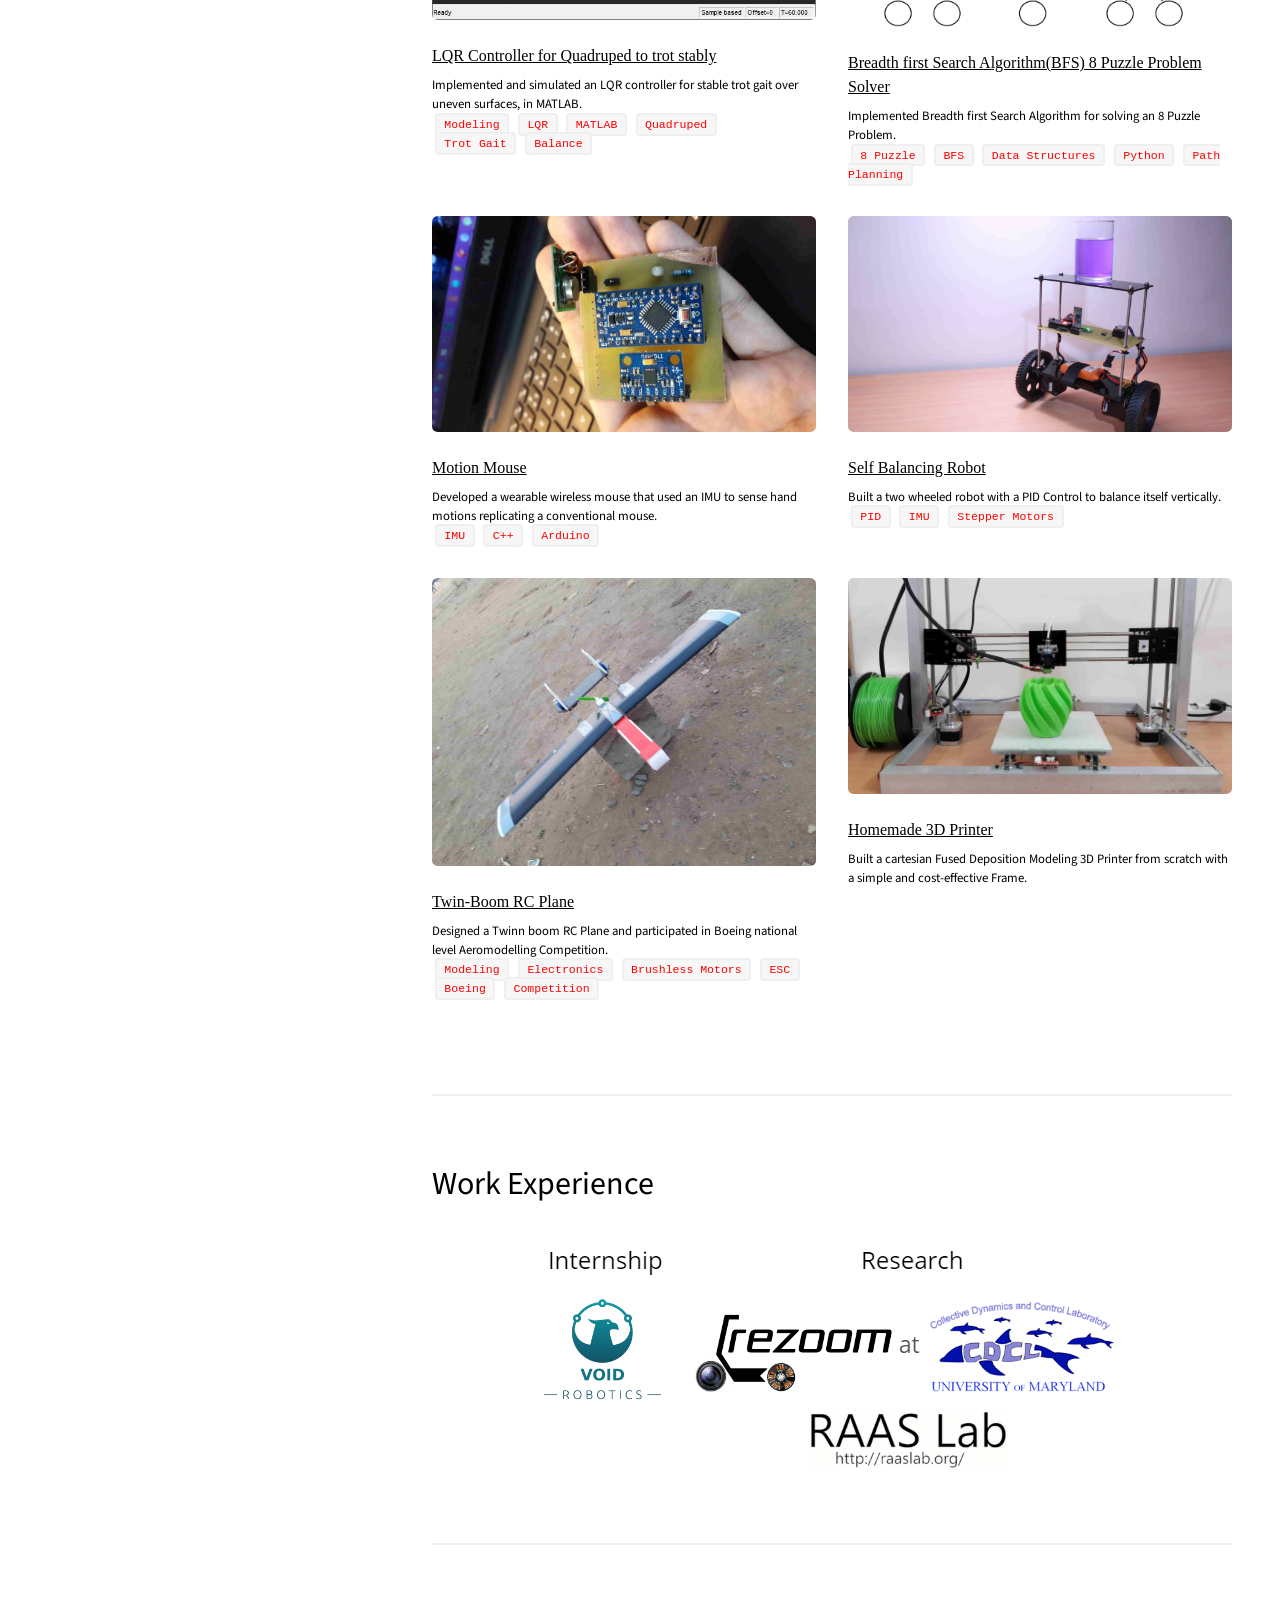
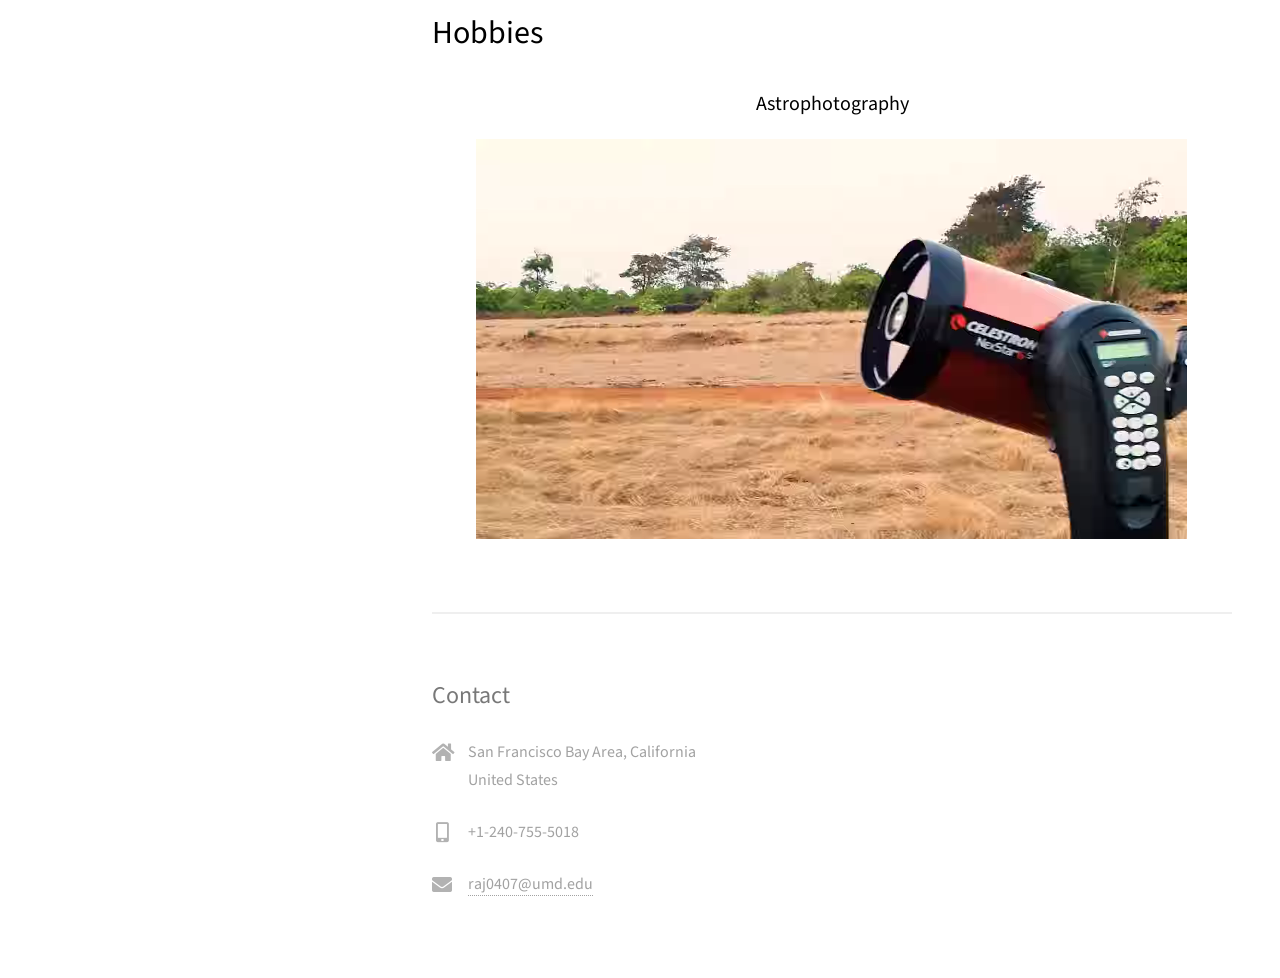
==== commit d05cab65: "Add Quaruped Robot Project" ====
--- a/index.html
+++ b/index.html
@@ -60,10 +60,11 @@
 						<h2><font color="black">Projects</font></h2></header>
 						<div class="row">
 							<article class="col-6 col-12-xsmall work-item">
-								<a href="https://youtu.be/ba20b0fPaM4?autoplay=1" class="image fit thumb"><video autoplay loop id="video-background" muted plays-inline><source src="images/thumbs/quadruped/quadruped.webm" type="video/webm"></video></a>
+								<a href="https://youtu.be/v8vOwep8IQM?autoplay=1" class="image fit thumb"><video autoplay loop id="video-background" muted plays-inline><source src="images/thumbs/quadruped/quadruped.webm" type="video/webm"></video></a>
 								<h3 style="font-family:verdana;"><font color="black"><u>Quadruped Dog Robot</u></font></h3>
-								<p><font color="black">Currently building a 12-DOF Quadruped Robot along the principles of Spot Mini.<br/>
-								<ul>
+								<p><font color="black">Built a 12-DOF Quadruped Dog Robot.<br/>
+								<ul>
+								  <li><p>Based on ROS and will use Stereo vision for creating a costmap of terrain and plain footsteps.</p></li>
                                   <li><p>Modeled the Forward & Inverse Kinematics, Jacobian, Dynamics and Tip Path Planning for the Robot.</p></li>
                                   <li><p>Implemented and simulated an LQR controller for stable trot gait over uneven surfaces, in MATLAB.</p></li>
                                   <li><p>Designed CAD Model of the Robot in SOLIDWORKS to generate a URDF for Gazebo & V-REP Simulations.</p></li>
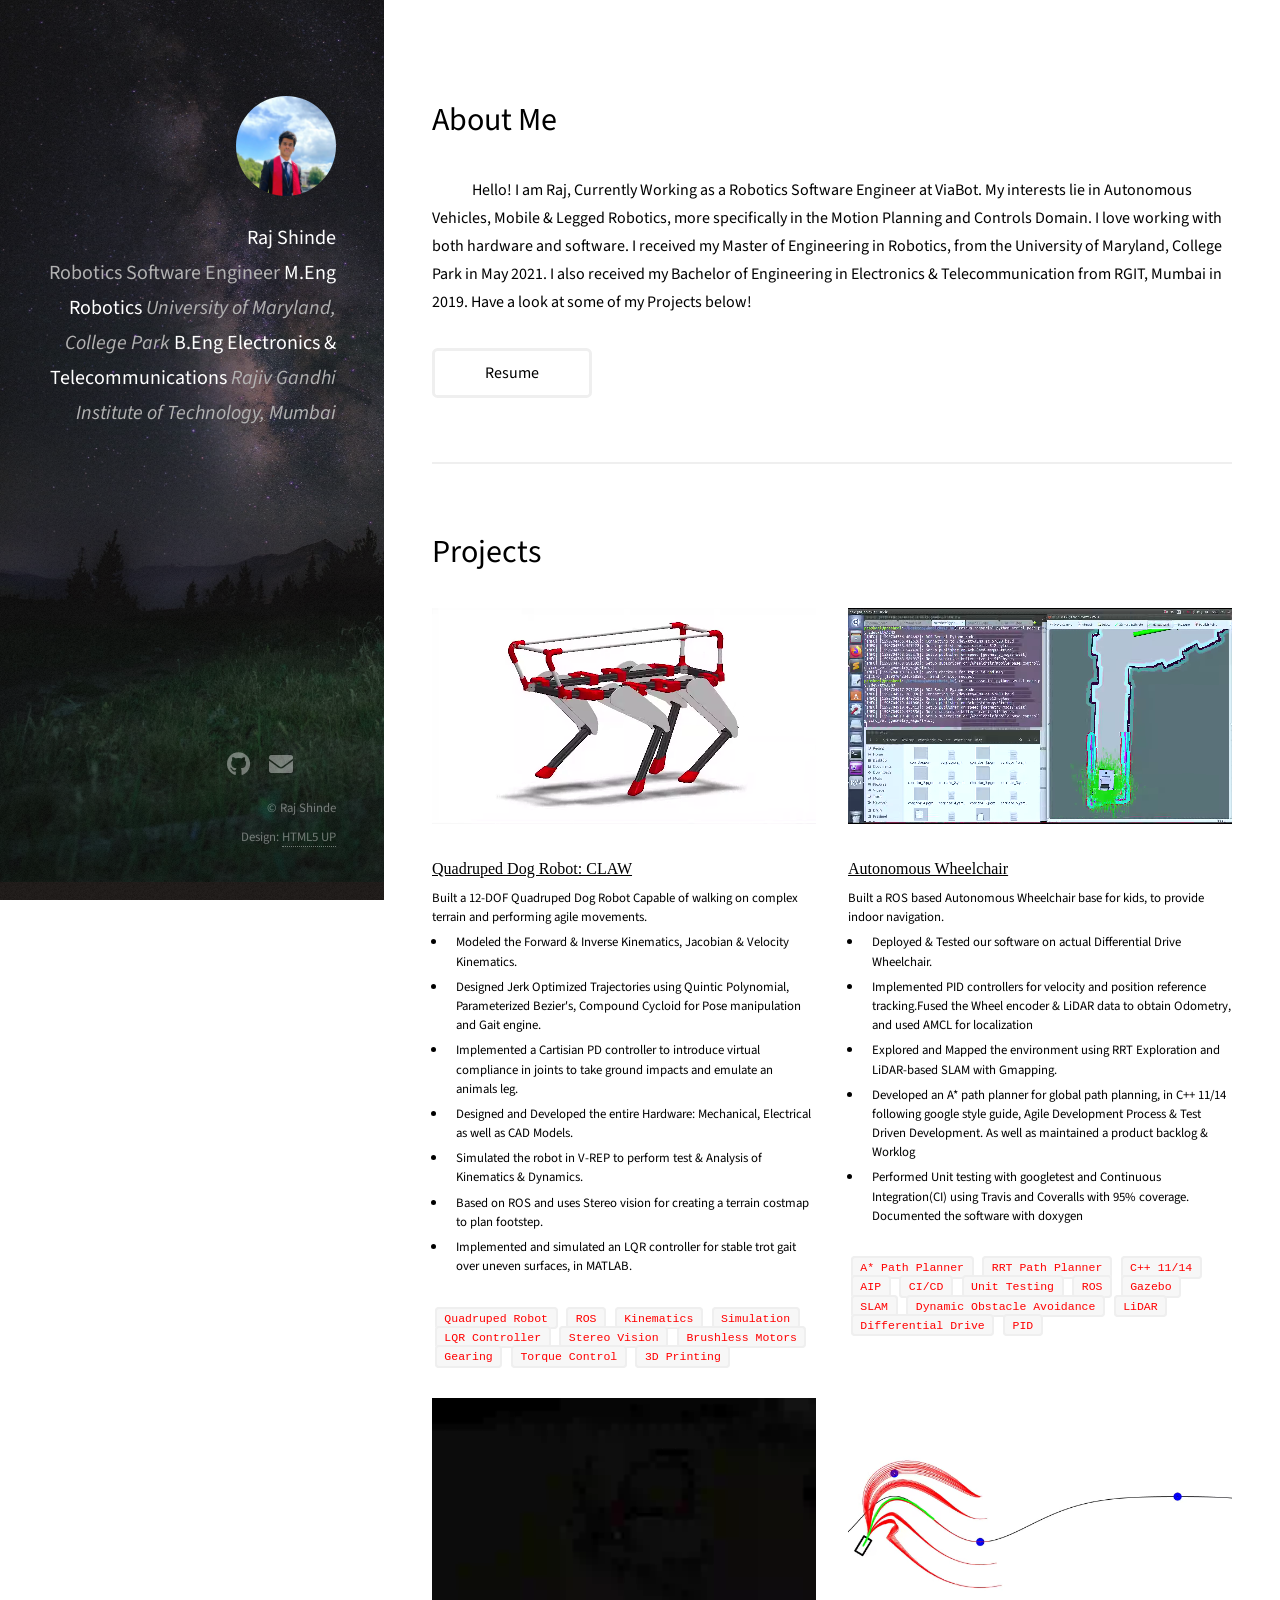
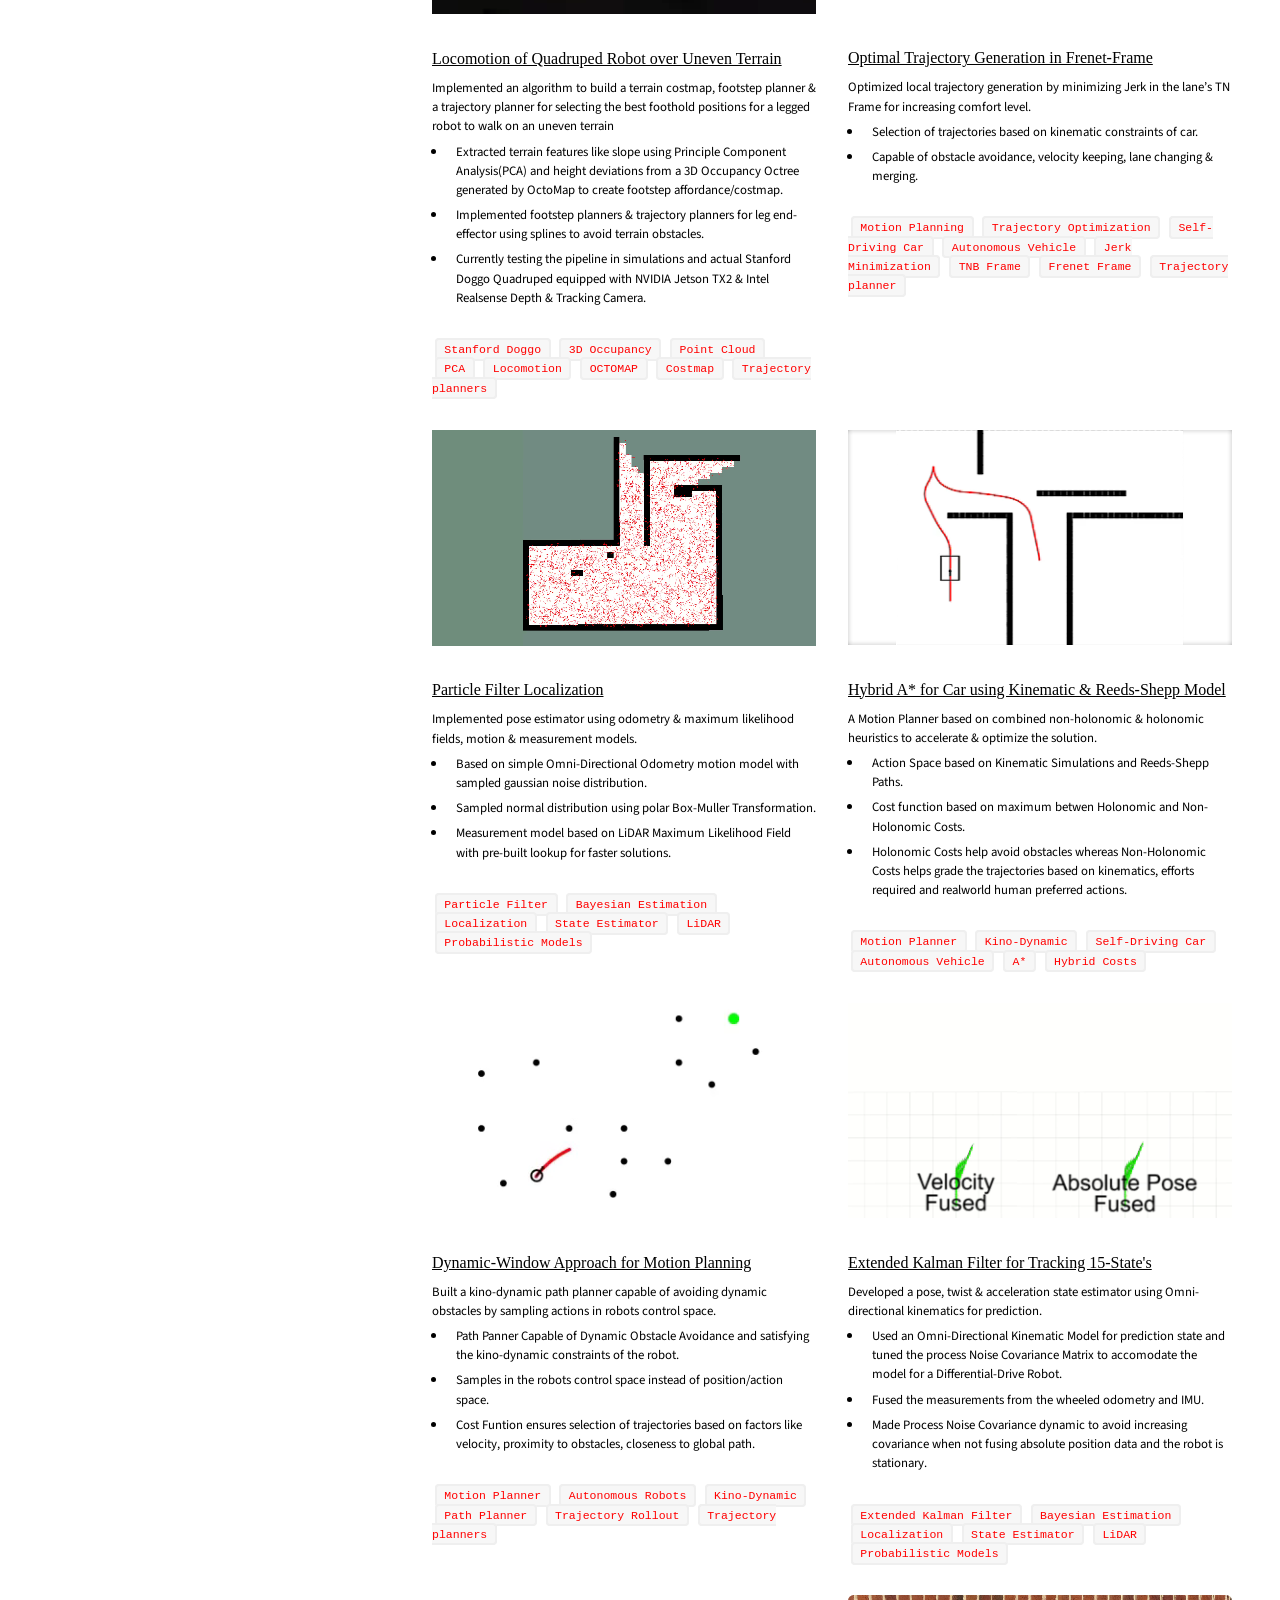
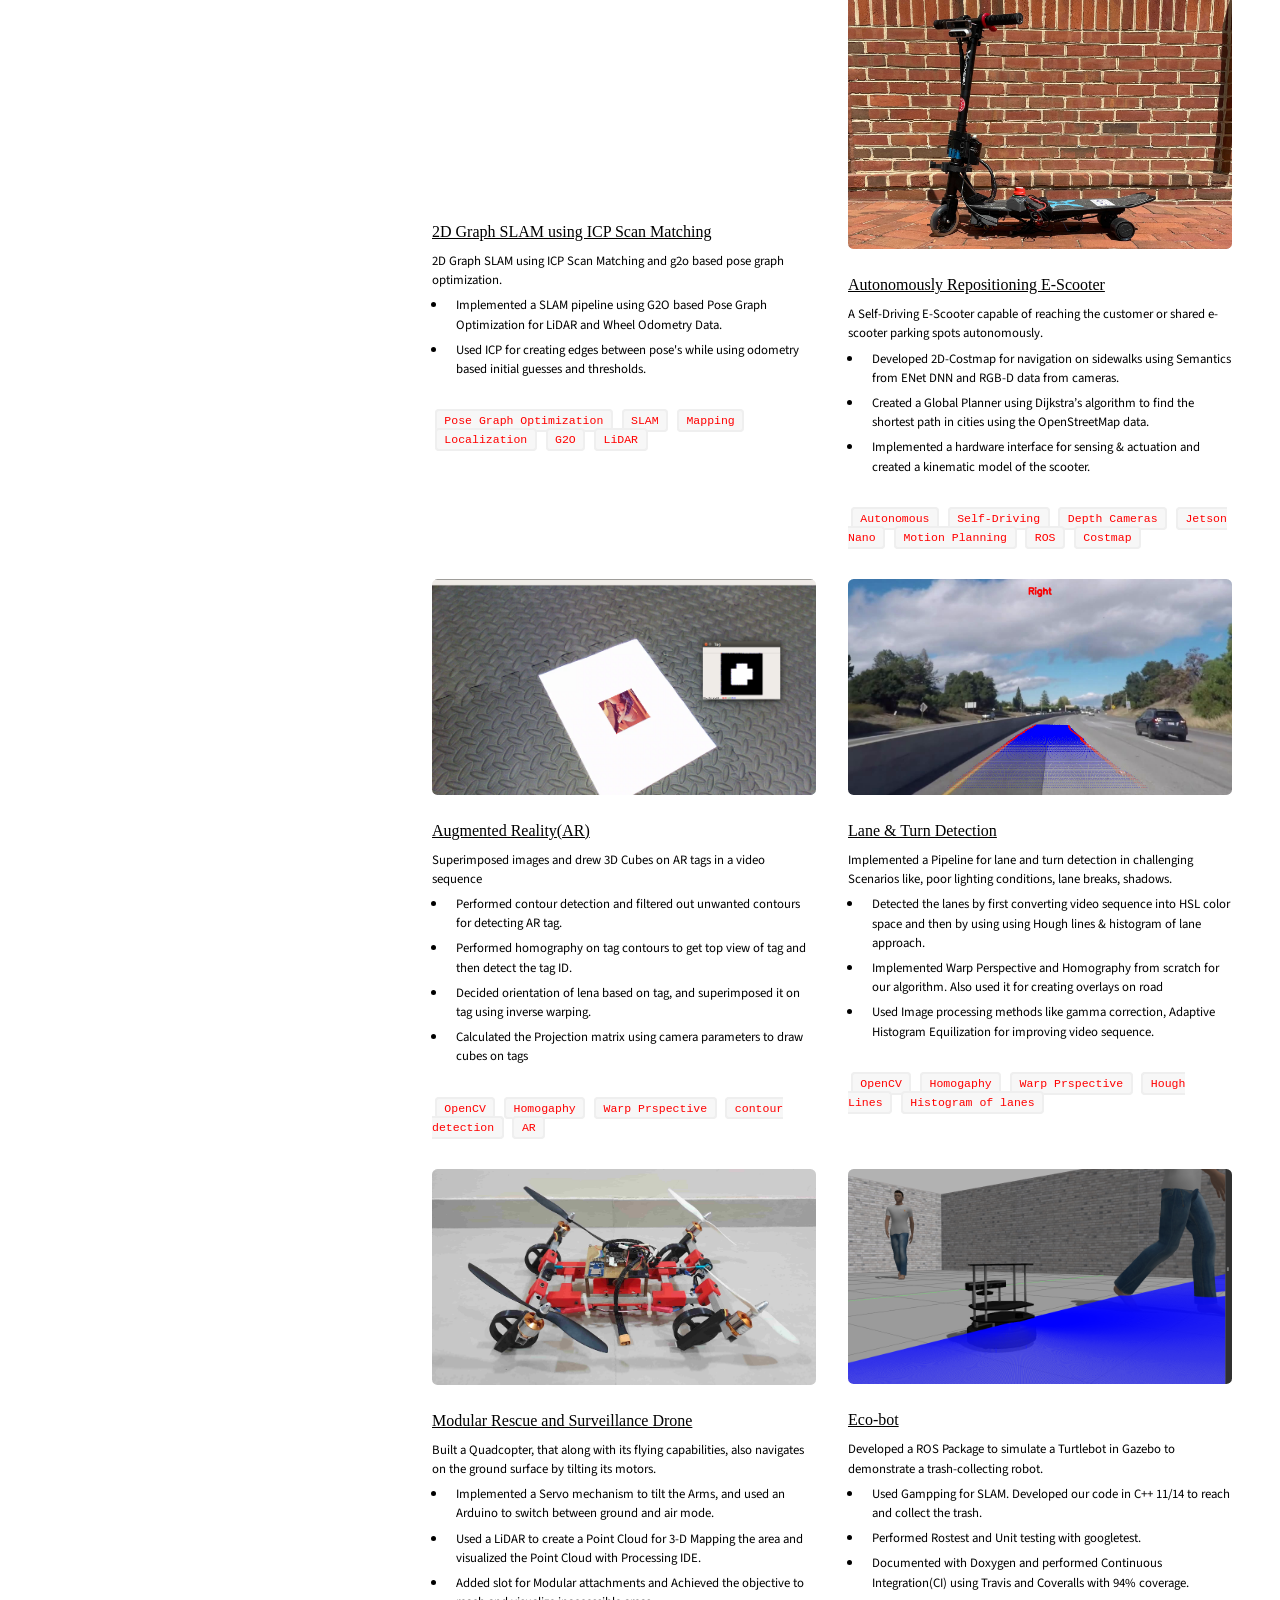
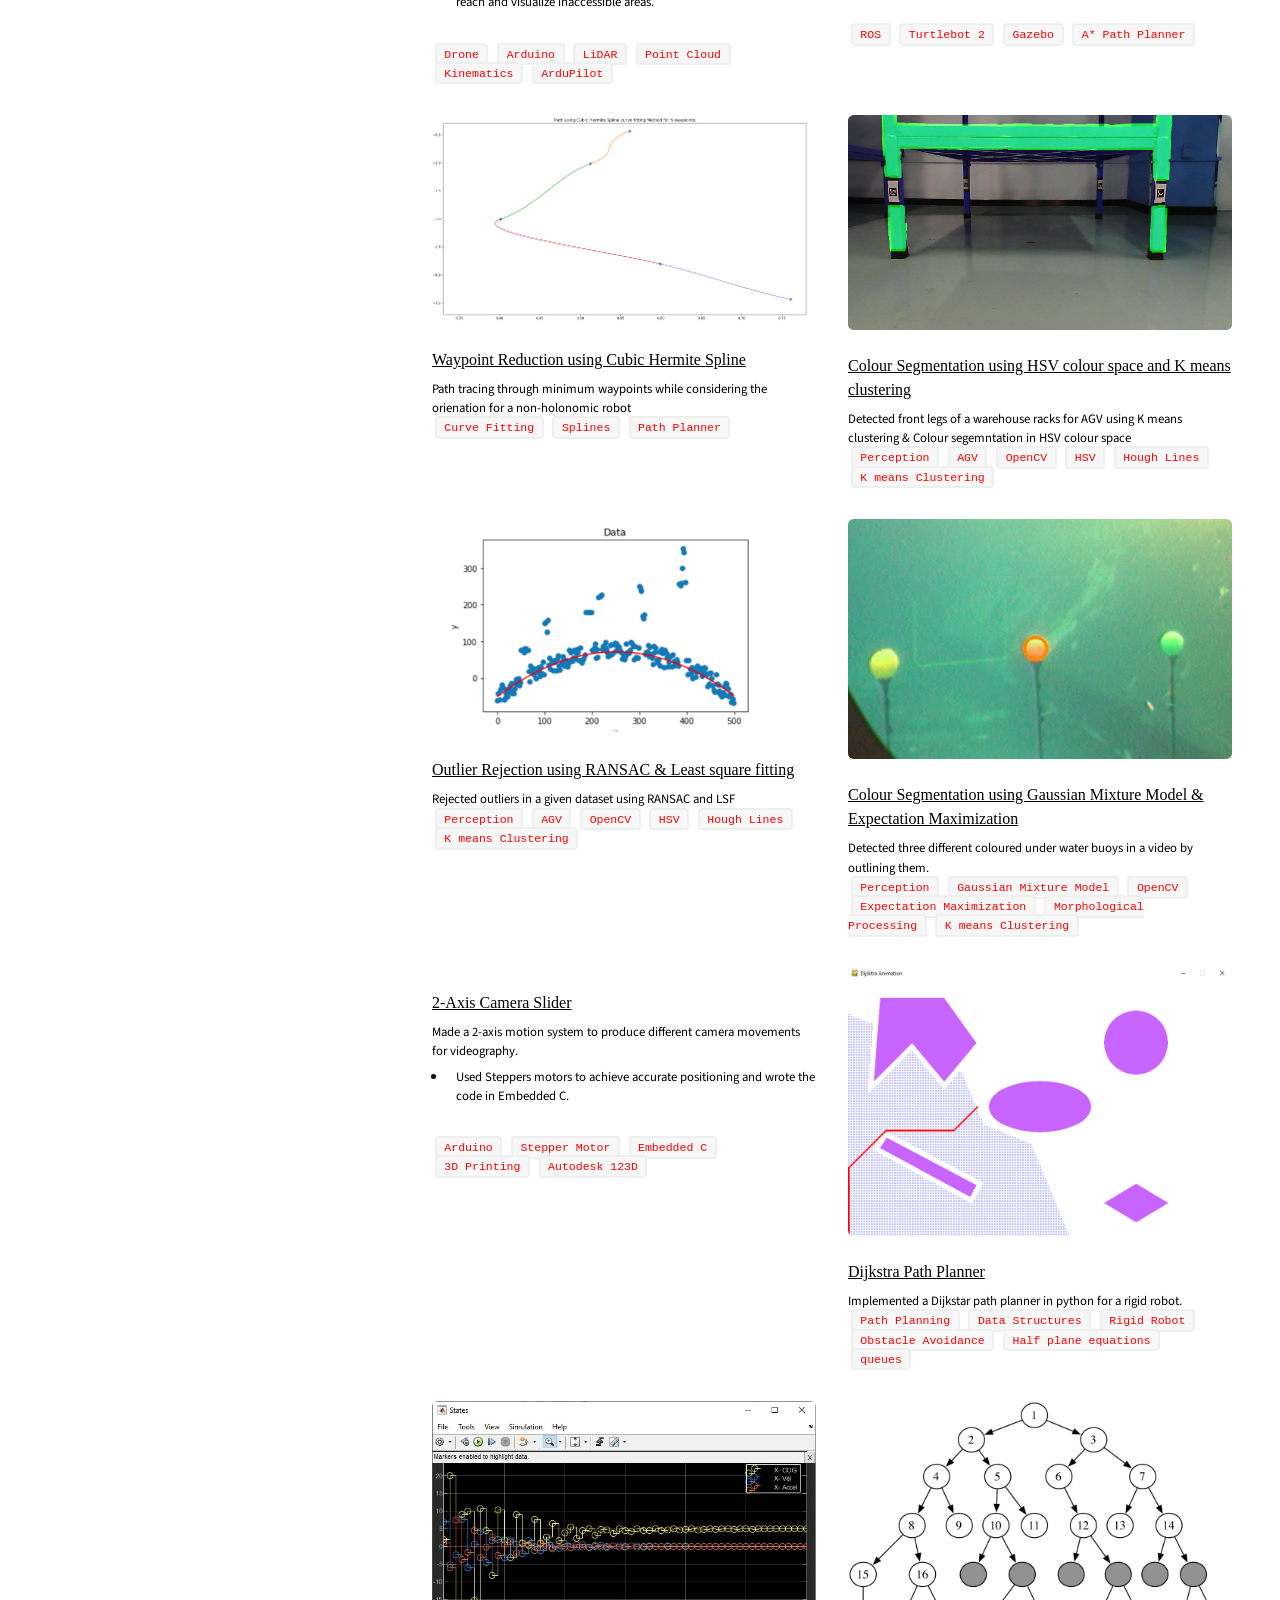
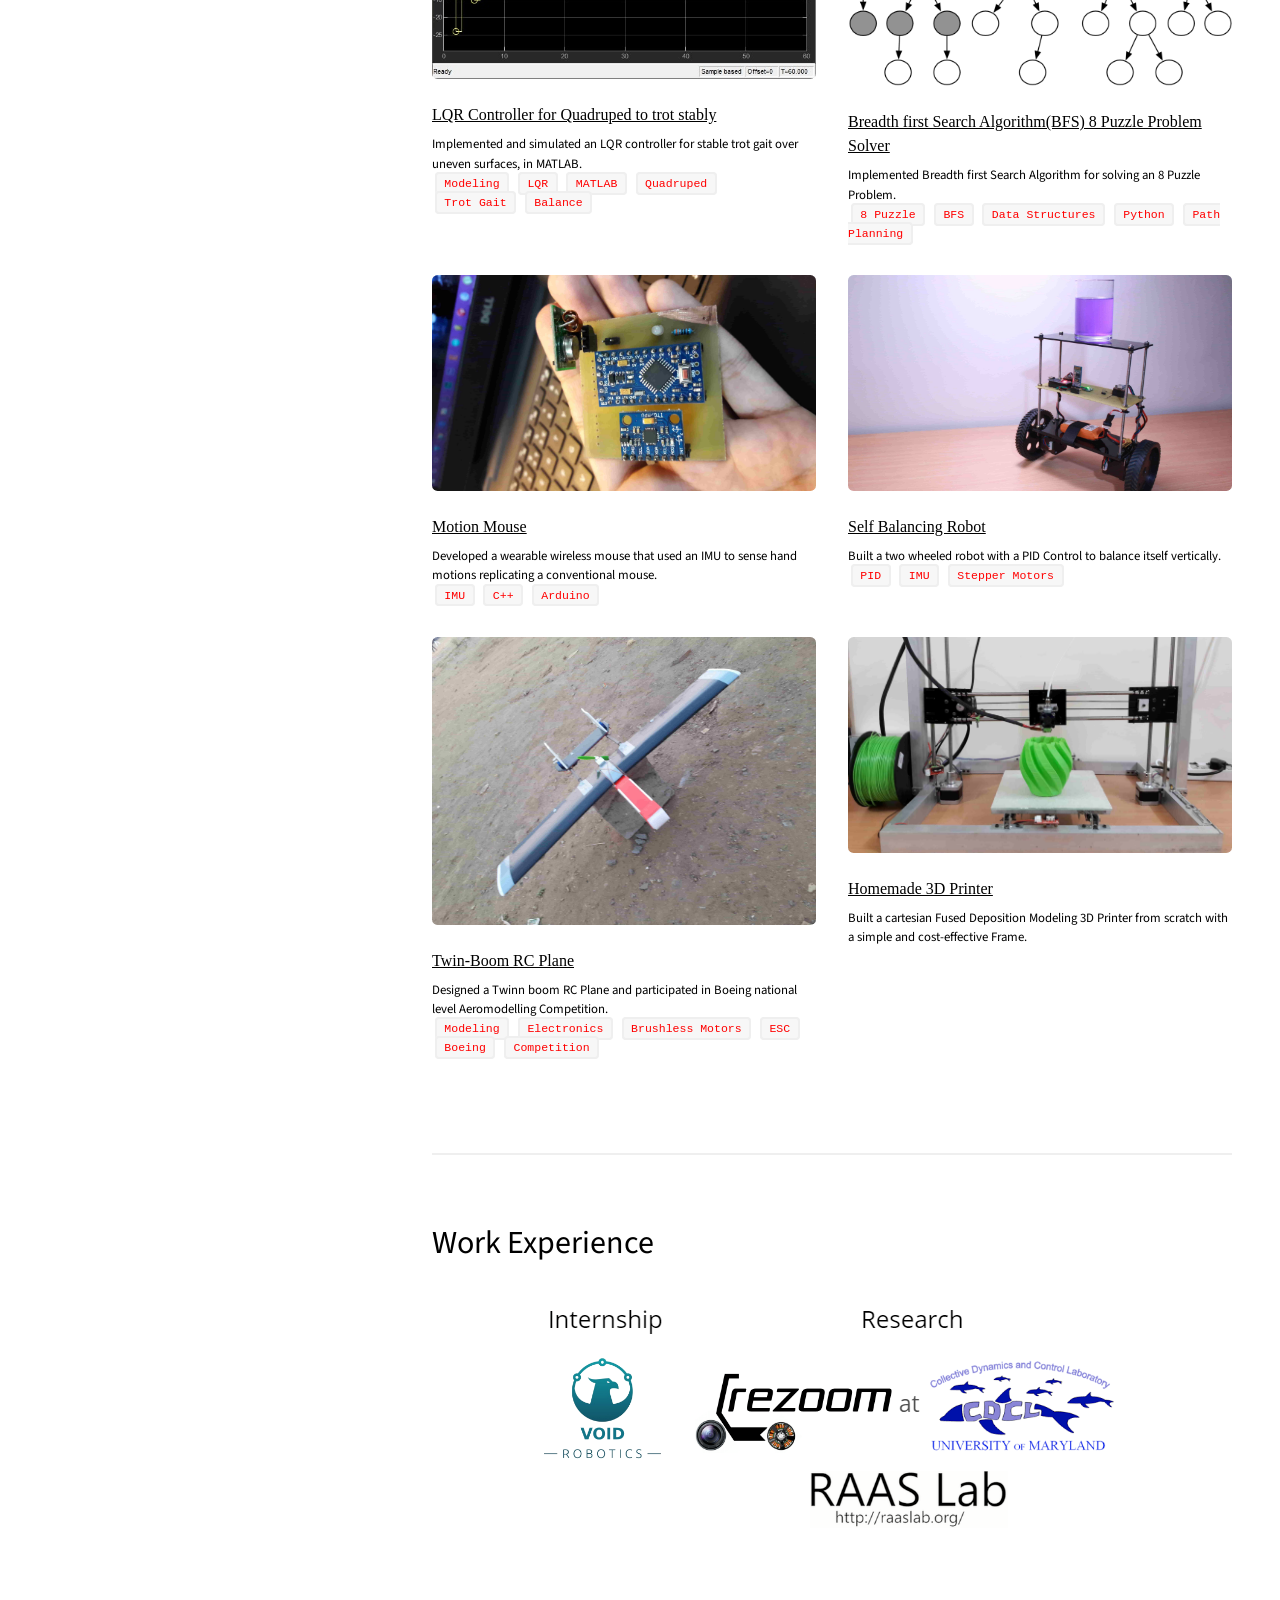
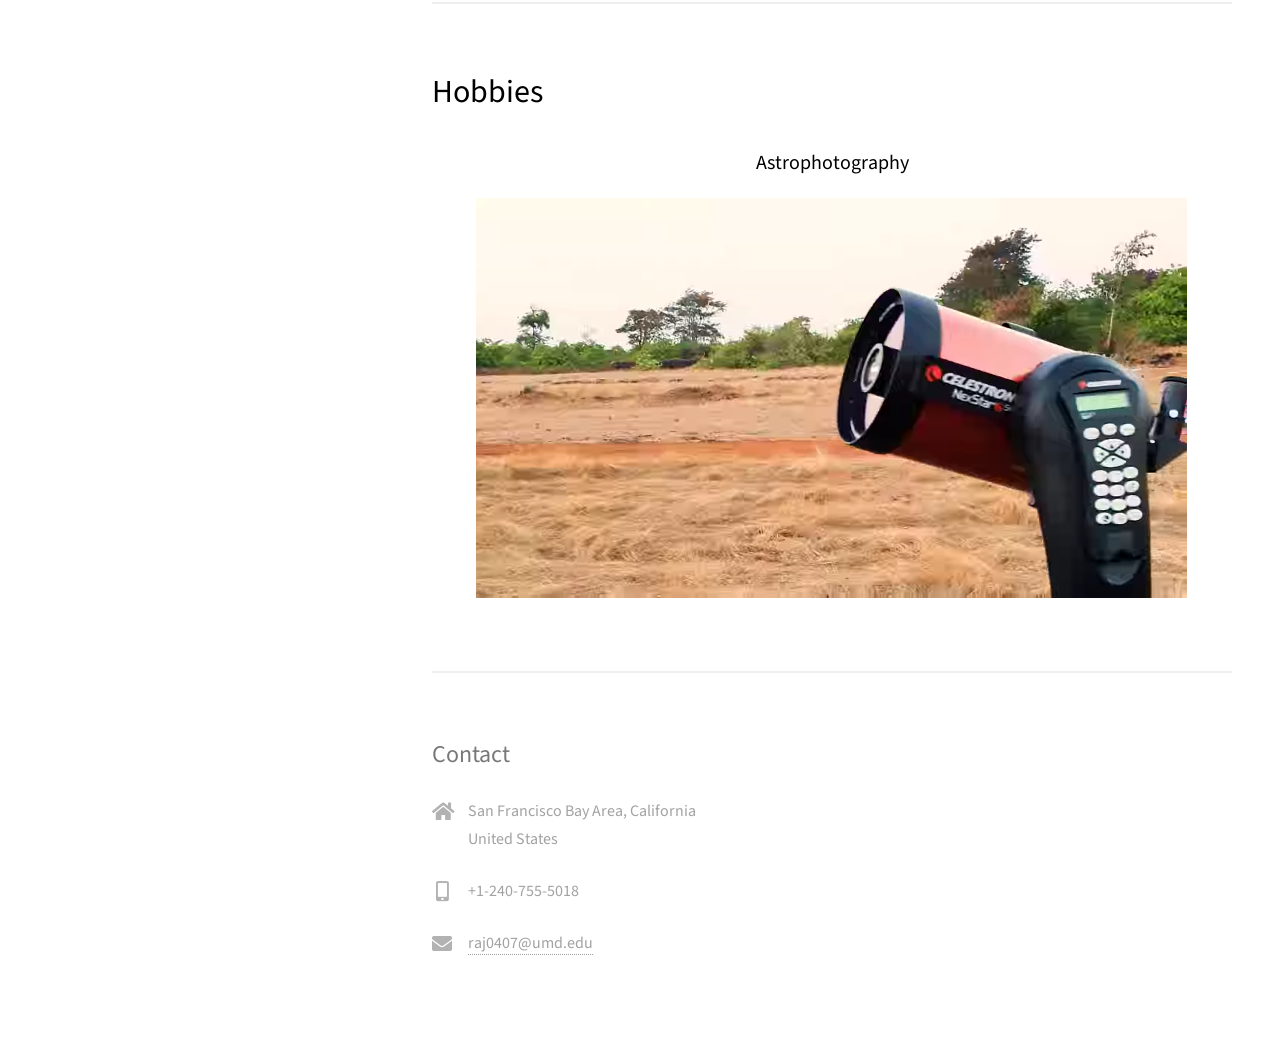
==== commit a8a74001: "Add new CLAW assets and update text content" ====
--- a/index.html
+++ b/index.html
@@ -48,7 +48,7 @@
 						<header class="major">
 							<font color="black"><h2>About Me</font></h2>
 						</header>
-						<font color="black"><p style="text-indent: 40px">Hello! I am Raj, My interests lie in Autonomous Vehicles & Legged Robotics, more specifically in Motion Planning and Controls. I love working with both hardware and software. I received my Master of Engineering in Robotics, from the University of Maryland, College Park in May 2021. I did my Bachelor of Engineering in Electronics & Telecommunication from RGIT, Mumbai 2019. I currently work as a Robotics Software Engineer at ViaBot.</p></font>
+						<font color="black"><p style="text-indent: 40px">Hello! I am Raj, Currently Working as a Robotics Software Engineer at ViaBot. My interests lie in Autonomous Vehicles, Mobile & Legged Robotics, more specifically in the Motion Planning and Controls Domain. I love working with both hardware and software. I received my Master of Engineering in Robotics, from the University of Maryland, College Park in May 2021. I also received my Bachelor of Engineering in Electronics & Telecommunication from RGIT, Mumbai in 2019. Have a look at some of my Projects below!</p></font>
                         <ul class="actions">
 							<li><a href="Resume.html" target="_blank" class="button"><font color="black">Resume</font></a></li>
 						</ul>
@@ -61,16 +61,16 @@
 						<div class="row">
 							<article class="col-6 col-12-xsmall work-item">
 								<a href="https://youtu.be/v8vOwep8IQM?autoplay=1" class="image fit thumb"><video autoplay loop id="video-background" muted plays-inline><source src="images/thumbs/quadruped/quadruped.webm" type="video/webm"></video></a>
-								<h3 style="font-family:verdana;"><font color="black"><u>Quadruped Dog Robot</u></font></h3>
-								<p><font color="black">Built a 12-DOF Quadruped Dog Robot.<br/>
-								<ul>
-								  <li><p>Based on ROS and will use Stereo vision for creating a costmap of terrain and plain footsteps.</p></li>
-                                  <li><p>Modeled the Forward & Inverse Kinematics, Jacobian, Dynamics and Tip Path Planning for the Robot.</p></li>
-                                  <li><p>Implemented and simulated an LQR controller for stable trot gait over uneven surfaces, in MATLAB.</p></li>
-                                  <li><p>Designed CAD Model of the Robot in SOLIDWORKS to generate a URDF for Gazebo & V-REP Simulations.</p></li>
-                                  <li><p>Simulated the robot in V-REP to perform test & Analysis of Kinematics Model & Dynamics.</p></li>
-                                  <li><p>Designed a PD controller to introduce virtual compliance in joints with brushless motors to take ground impacts.</p></li>
-                                  <li><p>Based on ROS and will use Stereo vision for creating a costmap of terrain and plain footsteps.</p></li>
+								<h3 style="font-family:verdana;"><font color="black"><u>Quadruped Dog Robot: CLAW</u></font></h3>
+								<p><font color="black">Built a 12-DOF Quadruped Dog Robot Capable of walking on complex terrain and performing agile movements.<br/>
+								<ul>
+                                  <li><p>Modeled the Forward & Inverse Kinematics, Jacobian & Velocity Kinematics.</p></li>
+								  <li><p>Designed Jerk Optimized Trajectories using Quintic Polynomial, Parameterized Bezier's, Compound Cycloid for Pose manipulation and Gait engine.</p></li>
+								  <li><p>Implemented a Cartisian PD controller to introduce virtual compliance in joints to take ground impacts and emulate an animals leg.</p></li>
+                                  <li><p>Designed and Developed the entire Hardware: Mechanical, Electrical as well as CAD Models.</p></li>
+                                  <li><p>Simulated the robot in V-REP to perform test & Analysis of Kinematics & Dynamics.</p></li>
+                                  <li><p>Based on ROS and uses Stereo vision for creating a terrain costmap to plan footstep.</p></li>
+								  <li><p>Implemented and simulated an LQR controller for stable trot gait over uneven surfaces, in MATLAB.</p></li>
                                 </ul></font><p>
                                 <code><font color="Red">Quadruped Robot</font></code>
 								<code><font color="Red">ROS</font></code>
@@ -226,21 +226,18 @@
 
 							<article class="col-6 col-12-xsmall work-item">
 								<a href="" class="image fit thumb"><video autoplay loop id="video-background" muted plays-inline><img src="images/fulls/" alt="" /></a>
-								<h3 style="font-family:verdana;"><font color="black"><u>3D Graph SLAM using NDT Scan Matching</u></font></h3>
-								<p><font color="black">3D Graph SLAM using NDT Scan Matching.<br/>
-								<ul>
-                                  <li><p>Extracted terrain features like slope using Principle Component Analysis(PCA) and height deviations from a 3D Occupancy Octree generated by OctoMap to create footstep affordance/costmap.</p></li>
-								  <li><p>Implemented footstep planners & trajectory planners for leg end-effector using splines to avoid terrain obstacles.</p></li>
-								  <li><p>Currently testing the pipeline in simulations and actual Stanford Doggo Quadruped equipped with NVIDIA Jetson TX2 & Intel Realsense Depth & Tracking Camera.</p></li>
-                                </ul></font><p>
-								<code><font color="Red">Stanford Doggo</font></code>
-								<code><font color="Red">3D Occupancy</font></code>
-								<code><font color="Red">Point Cloud</font></code>
-								<code><font color="Red">PCA</font></code>
-								<code><font color="Red">Locomotion</font></code>
-								<code><font color="Red">OCTOMAP</font></code>
-								<code><font color="Red">Costmap</font></code>
-								<code><font color="Red">Trajectory planners</font></code>
+								<h3 style="font-family:verdana;"><font color="black"><u>2D Graph SLAM using ICP Scan Matching</u></font></h3>
+								<p><font color="black">2D Graph SLAM using ICP Scan Matching and g2o based pose graph optimization.<br/>
+								<ul>
+								  <li><p>Implemented a SLAM pipeline using G2O based Pose Graph Optimization for LiDAR and Wheel Odometry Data.</p></li>
+								  <li><p>Used ICP for creating edges between pose's while using odometry based initial guesses and thresholds.</p></li>
+                                </ul></font><p>
+								<code><font color="Red">Pose Graph Optimization</font></code>
+								<code><font color="Red">SLAM</font></code>
+								<code><font color="Red">Mapping</font></code>
+								<code><font color="Red">Localization</font></code>
+								<code><font color="Red">G2O</font></code>
+								<code><font color="Red">LiDAR</font></code>
 								</p>
 							</article>
 
